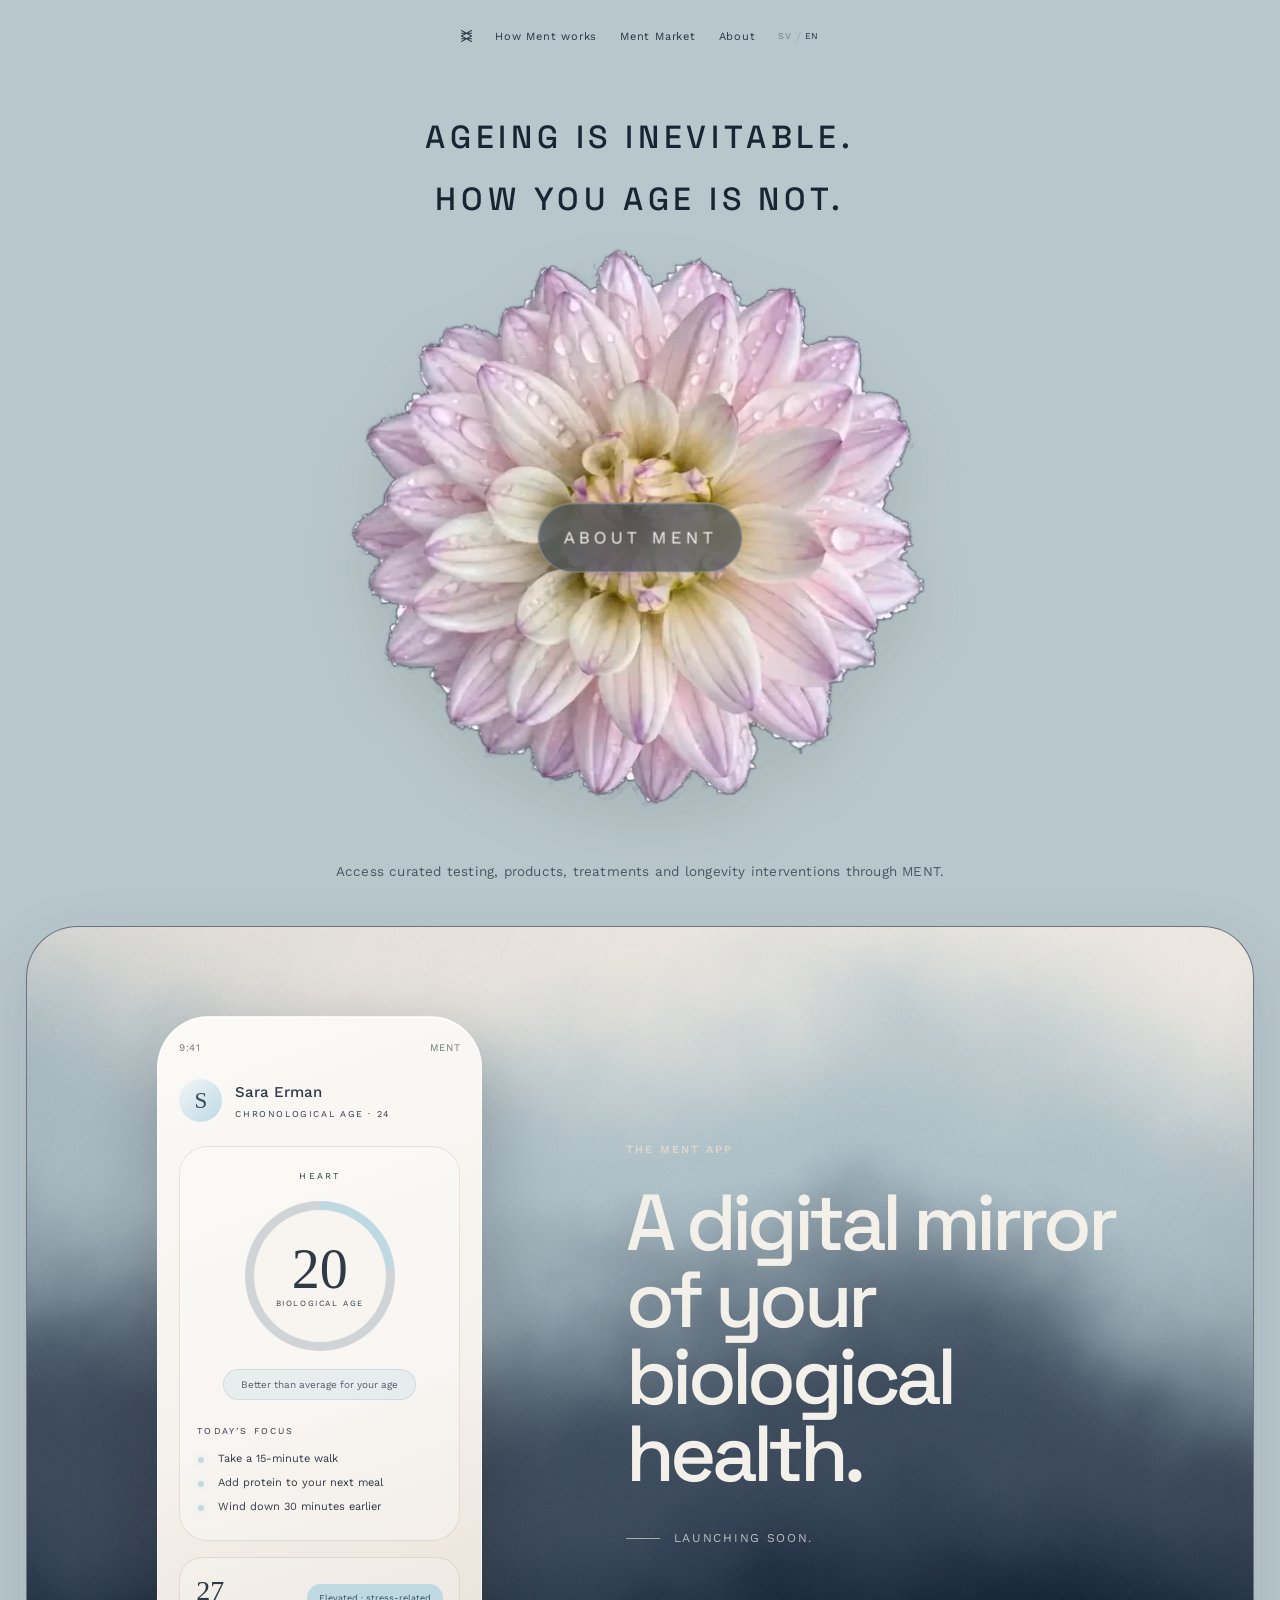
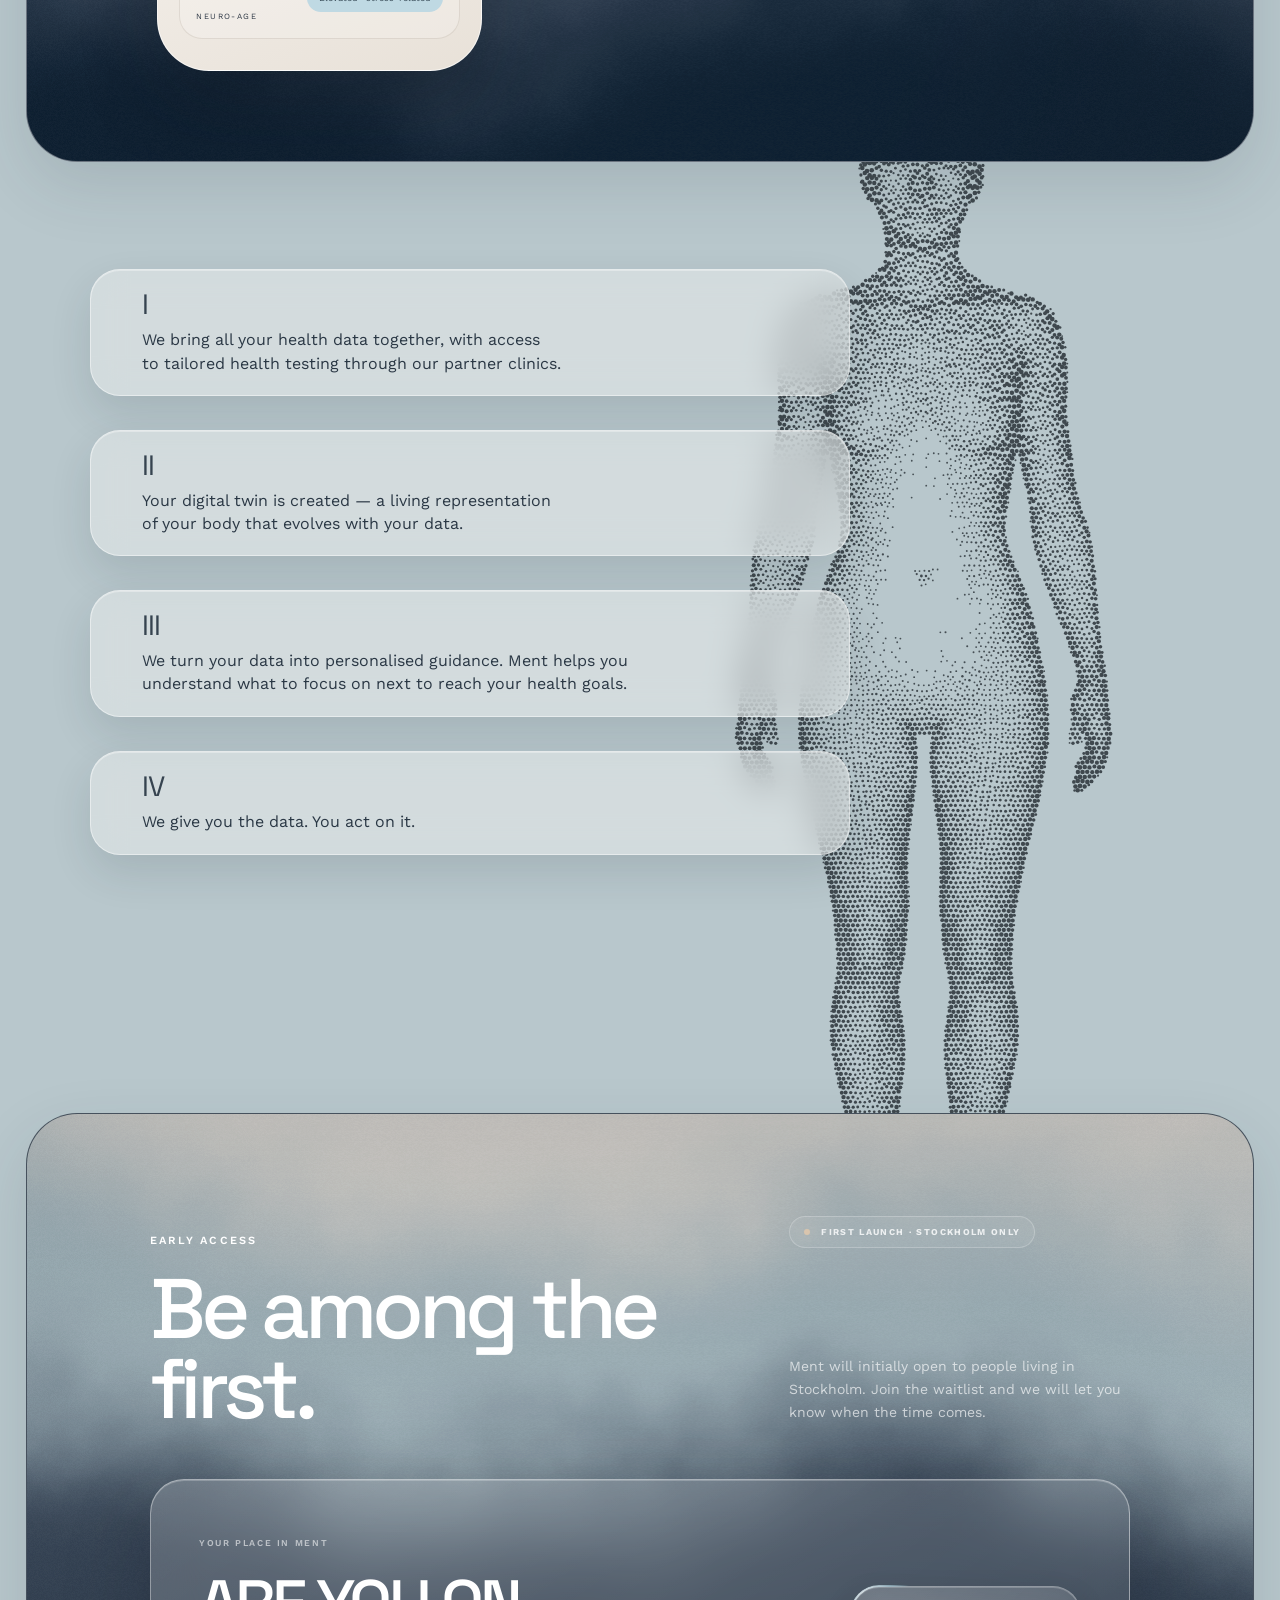
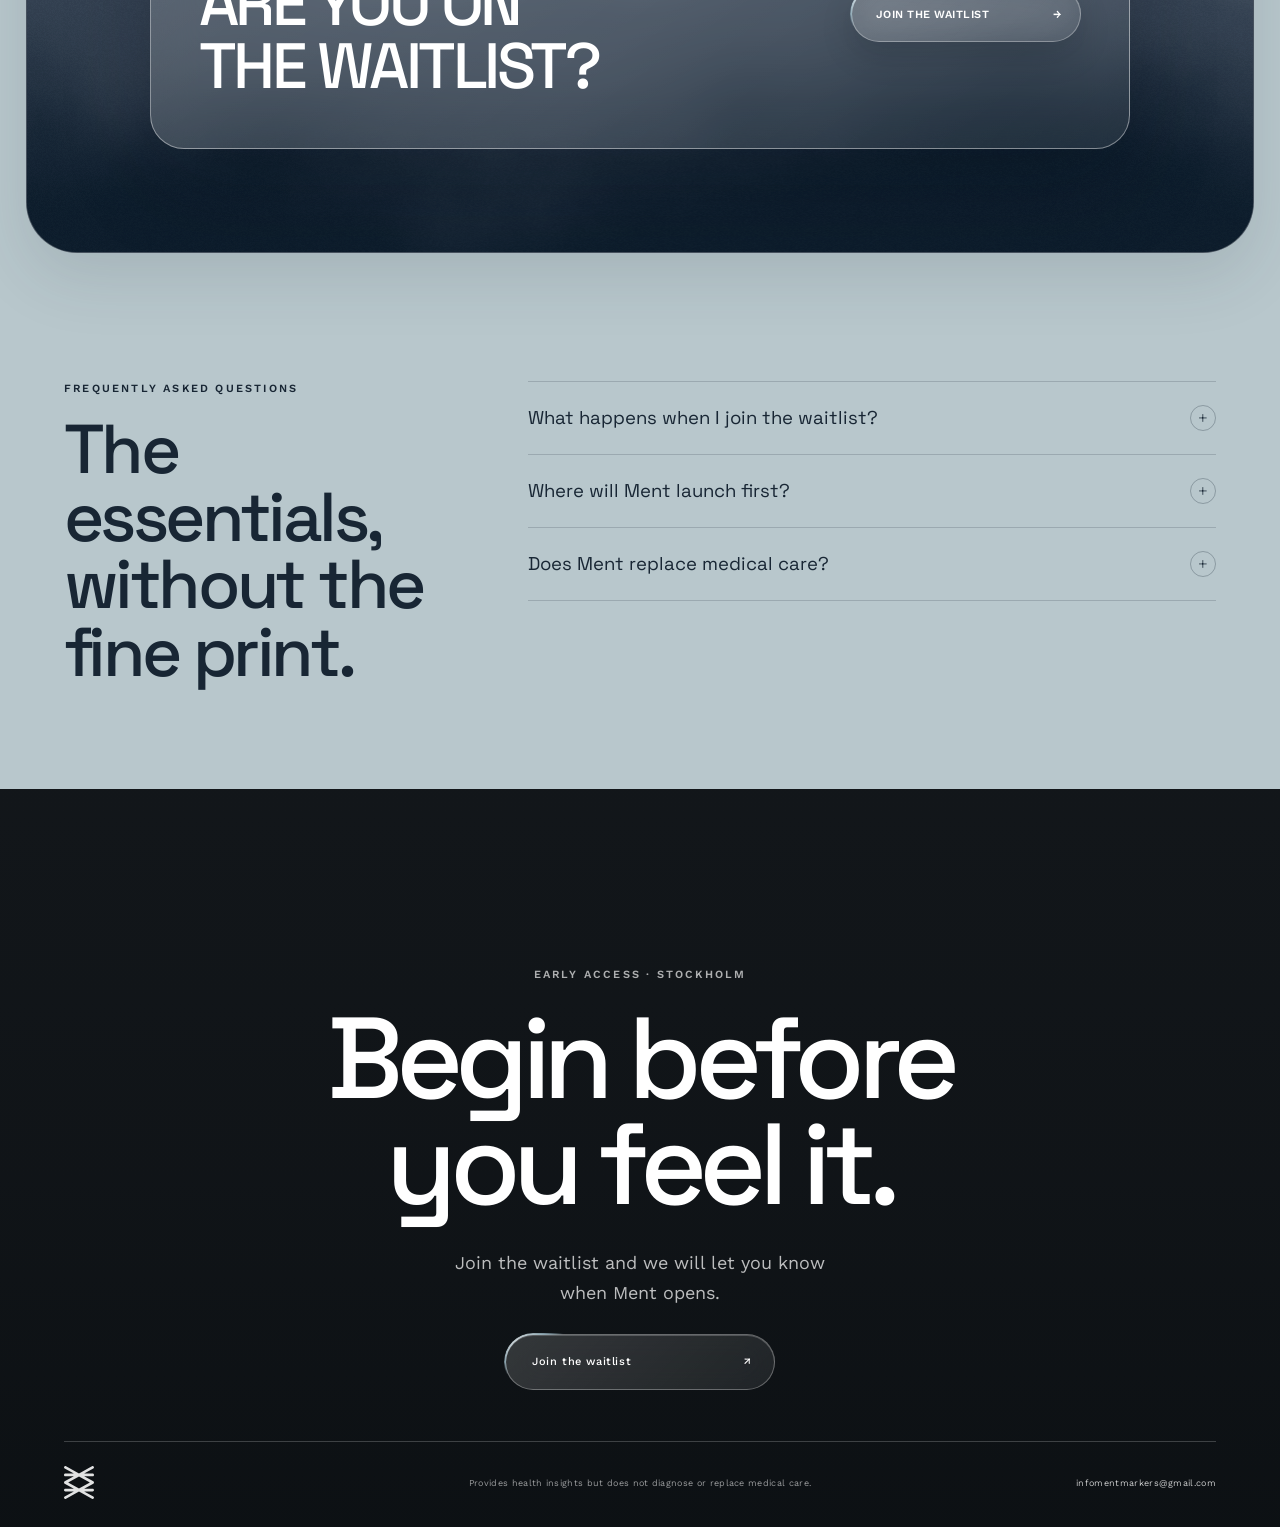
==== index.html @ 1233ef36 "Förenkla till enbart väntelista" ====
<!DOCTYPE html>
<html lang="sv">
<head>
  <meta charset="utf-8">
  <meta name="viewport" content="width=device-width, initial-scale=1">
  <title>Ment — Longevity intelligence för kvinnor</title>
  <meta name="description" content="Förstå hur din kropp åldras innan det känns. Ment samlar blodvärden, hormoner, återhämtning och livsstil i en personlig longevity-profil.">
  <meta name="theme-color" content="#b8c7cc">
  <link rel="icon" type="image/png" href="assets/logo.png">
  <link rel="preconnect" href="https://fonts.googleapis.com">
  <link rel="preconnect" href="https://fonts.gstatic.com" crossorigin>
  <link href="https://fonts.googleapis.com/css2?family=Space+Grotesk:wght@400;500;600&family=Work+Sans:wght@300;400;500;600&display=swap" rel="stylesheet">
  <link rel="stylesheet" href="style.css">
  <link rel="stylesheet" href="landing.css">
  <meta property="og:title" content="Ment — Hur du åldras är inte förutbestämt">
  <meta property="og:description" content="Longevity intelligence byggd för kvinnokroppen.">
  <meta property="og:type" content="website">
  <meta property="og:url" content="https://mentmarkers.com/">
</head>
<body class="home-redesign">

<a class="skip-link" href="#main" data-i18n="skip">Hoppa till innehåll</a>

<header class="ment-header" id="site-header">
  <div class="ment-header__glass">
    <a class="ment-header__logo" href="#top" aria-label="Ment">
      <img src="assets/ment-logo.svg" alt="Ment" width="161" height="48">
    </a>
    <nav class="ment-nav" aria-label="Huvudmeny" data-i18n-aria-label="nav.label">
      <a href="#sa-funkar-det" data-i18n="nav.how">Så funkar Ment</a>
      <a href="ment-market.html" data-i18n="nav.market">Ment Market</a>
      <a href="om-oss.html" data-i18n="nav.about">Om oss</a>
    </nav>
    <div class="ment-header__actions">
      <span class="lang-switch" role="group" aria-label="Språk" data-i18n-aria-label="lang.label">
        <button type="button" data-lang="sv" aria-pressed="true">SV</button>
        <span class="lang-switch__sep" aria-hidden="true">/</span>
        <button type="button" data-lang="en" aria-pressed="false">EN</button>
      </span>
      <a class="header-cta" href="#vantelistan" data-i18n="hero.cta">Få tidig tillgång</a>
    </div>
  </div>
</header>

<main id="main">
  <section class="ment-hero" id="top">
    <div class="ment-hero__copy">
      <h1>
        <span data-i18n="hero.title1">Att åldras är oundvikligt.</span>
        <span data-i18n="hero.title2">Hur du åldras är det inte.</span>
      </h1>
    </div>
    <div class="ment-hero__flower">
      <img src="assets/ment-flower-clean.webp" alt="" class="ment-hero__flower-animation">
      <a class="ment-hero__flower-cta" href="om-oss.html" data-i18n="hero.aboutCta">Om Ment</a>
    </div>
    <p class="ment-hero__caption" data-i18n="hero.caption">Få tillgång till utvalda tester, produkter, behandlingar och longevity-insatser genom MENT.</p>
  </section>

  <section class="app-showcase" id="ment-app">
    <canvas class="app-showcase__waves" data-ment-waves aria-hidden="true"></canvas>
    <div class="app-showcase__visual">
      <div class="ment-app-panel" aria-label="Konceptvisual av Ment-appen">
        <div class="ment-app-panel__bar"><span>9:41</span><span>MENT</span></div>
        <div class="ment-app-panel__profile">
          <span class="ment-app-panel__avatar">S</span>
          <div><strong>Sara Erman</strong><span>CHRONOLOGICAL AGE · 24</span></div>
        </div>
        <div class="ment-app-panel__card">
          <span class="ment-app-panel__label">HEART</span>
          <div class="ment-app-panel__score"><strong>20</strong><span>BIOLOGICAL AGE</span></div>
          <p class="ment-app-panel__pill">Better than average for your age</p>
          <div class="ment-app-panel__focus">
            <span class="ment-app-panel__label">TODAY’S FOCUS</span>
            <ul>
              <li>Take a 15-minute walk</li>
              <li>Add protein to your next meal</li>
              <li>Wind down 30 minutes earlier</li>
            </ul>
          </div>
        </div>
        <div class="ment-app-panel__system">
          <div><strong>27</strong><span>NEURO-AGE</span></div>
          <p>Elevated · stress-related</p>
        </div>
      </div>
    </div>
    <div class="app-showcase__copy">
      <p class="ment-kicker" data-i18n="app.eyebrow">THE MENT APP</p>
      <h2 data-i18n="app.title">En digital spegel av din biologiska hälsa.</h2>
      <p class="app-showcase__launch" data-i18n="app.launching">Lanseras snart.</p>
    </div>
  </section>

  <section class="platform platform--avatar" id="sa-funkar-det">
    <div class="avatar-canvas-wrap" aria-hidden="true">
      <canvas id="ment-avatar-canvas"></canvas>
    </div>
    <div class="avatar-steps">
      <article class="avatar-step"><span>I</span><p data-i18n="platform.step1">Vi samlar all din hälsodata på ett ställe, med tillgång till skräddarsydda hälsotester via våra partnerkliniker.</p></article>
      <article class="avatar-step"><span>II</span><p data-i18n="platform.step2">Din digitala tvilling skapas — en levande representation av din kropp som utvecklas med din data.</p></article>
      <article class="avatar-step"><span>III</span><p data-i18n="platform.step3">Vi gör din data till personlig vägledning. Ment hjälper dig förstå vad du ska fokusera på härnäst för att nå dina hälsomål.</p></article>
      <article class="avatar-step"><span>IV</span><p data-i18n="platform.step4">Vi ger dig datan. Du agerar.</p></article>
    </div>
  </section>

  <section class="membership" id="vantelistan">
    <canvas class="membership-waves" id="membership-waves" data-ment-waves aria-hidden="true"></canvas>
    <header class="membership__heading">
      <p class="ment-kicker" data-i18n="membership.eyebrow">EARLY ACCESS</p>
      <div class="membership__location"><span aria-hidden="true"></span><strong data-i18n="membership.stockholm">FÖRSTA LANSERINGEN · ENDAST STOCKHOLM</strong></div>
      <h2 data-i18n="membership.title">Bli en av de första.</h2>
      <p data-i18n="membership.intro">Ment öppnar först för personer som bor i Stockholm. Gå med i väntelistan så hör vi av oss när det är dags.</p>
    </header>

    <article class="membership-entry-card">
      <div class="membership-entry-card__copy">
        <span data-i18n="membership.entry.eyebrow">DIN PLATS I MENT</span>
        <h3><span data-i18n="membership.entry.title1">ARE YOU ON</span><span data-i18n="membership.entry.title2">THE WAITLIST?</span></h3>
      </div>
      <button class="membership-entry-card__button" type="button" data-membership-open aria-controls="membership-drawer" aria-expanded="false">
        <span data-i18n="membership.entry.cta">JOIN THE WAITLIST</span><span aria-hidden="true">→</span>
      </button>
    </article>
  </section>

  <div class="membership-drawer" id="membership-drawer" hidden>
    <button class="membership-drawer__backdrop" type="button" data-membership-close aria-label="Stäng" data-i18n-aria-label="membership.drawer.close"></button>
    <aside class="membership-drawer__panel" role="dialog" aria-modal="true" aria-labelledby="membership-drawer-title">
      <header class="membership-drawer__header">
        <button class="membership-drawer__close" type="button" data-membership-close aria-label="Stäng" data-i18n-aria-label="membership.drawer.close"><span aria-hidden="true">←</span></button>
        <h2 id="membership-drawer-title" data-i18n="membership.drawer.title">Gå med i väntelistan</h2>
      </header>
      <div class="membership-drawer__body">
        <div class="membership-drawer__location"><span aria-hidden="true"></span><strong data-i18n="membership.stockholm">FÖRSTA LANSERINGEN · ENDAST STOCKHOLM</strong></div>

        <section class="membership-choice membership-choice--waitlist">
          <span class="membership-choice__label" data-i18n="membership.waitlist.badge">KOSTNADSFRI VÄNTELISTA</span>
          <h3 data-i18n="membership.waitlist.title">Bli en av de första.</h3>
          <p class="membership-choice__lead" data-i18n="membership.waitlist.lead">Lämna din e-postadress så hör vi av oss när Ment öppnar.</p>
          <form class="membership-form" action="https://formsubmit.co/loooviisas@hotmail.com" method="POST">
            <label class="sr-only" for="waitlist-email" data-i18n="waitlist.label">E-postadress</label>
            <input type="email" id="waitlist-email" name="email" autocomplete="email" required placeholder="Din e-postadress" data-i18n-placeholder="waitlist.placeholder">
            <input type="hidden" name="_subject" value="Ny anmälan till Ment Markers väntelista">
            <input type="hidden" name="_captcha" value="false">
            <input type="text" name="_honey" style="display:none">
            <button type="submit"><span data-i18n="membership.waitlist.cta">Gå med i väntelistan</span></button>
          </form>
        </section>
      </div>
    </aside>
  </div>

  <section class="faq" id="faq">
    <header class="faq__heading">
      <p class="ment-kicker" data-i18n="faq.eyebrow">VANLIGA FRÅGOR</p>
      <h2 data-i18n="faq.title">Det viktigaste, utan det finstilta.</h2>
    </header>
    <div class="faq__list">
      <details>
        <summary><span data-i18n="faq.waitlist.q">Vad händer när jag går med i väntelistan?</span><span class="faq__plus" aria-hidden="true">+</span></summary>
        <p data-i18n="faq.waitlist.a">Du får uppdateringar om lanseringen och vi hör av oss när Ment blir tillgängligt för dig.</p>
      </details>
      <details>
        <summary><span data-i18n="faq.location.q">Var lanseras Ment först?</span><span class="faq__plus" aria-hidden="true">+</span></summary>
        <p data-i18n="faq.location.a">Den första lanseringen sker i Stockholm. Fler platser kommer längre fram.</p>
      </details>
      <details>
        <summary><span data-i18n="faq.medical.q">Ersätter Ment medicinsk vård?</span><span class="faq__plus" aria-hidden="true">+</span></summary>
        <p data-i18n="faq.medical.a">Nej. Ment ger hälsoinsikter och vägledning men ställer inte diagnos och ersätter inte kontakt med legitimerad vårdpersonal.</p>
      </details>
    </div>
  </section>

  <section class="final-cta" aria-labelledby="final-cta-title">
    <video class="final-cta__video" autoplay muted loop playsinline preload="metadata" aria-hidden="true">
      <source src="assets/ment-waitlist-cta-web.m4v" type="video/mp4">
    </video>
    <div class="final-cta__shade" aria-hidden="true"></div>
    <div class="final-cta__content">
      <p class="ment-kicker" data-i18n="finalCta.eyebrow">EARLY ACCESS · STOCKHOLM</p>
      <h2 id="final-cta-title" data-i18n="finalCta.title">Börja innan det känns.</h2>
      <p data-i18n="finalCta.body">Gå med i väntelistan så hör vi av oss när Ment öppnar.</p>
      <button class="final-cta__button" type="button" data-membership-open aria-controls="membership-drawer" aria-expanded="false"><span data-i18n="finalCta.button">Gå med i väntelistan</span><span aria-hidden="true">↗</span></button>
    </div>
    <footer class="final-cta__footer">
      <a href="#top" aria-label="Ment"><img src="assets/ment-logo.svg" alt="Ment" width="161" height="48"></a>
      <span data-i18n="footer.disclaimer">Ger hälsoinsikter men ställer inte diagnos och ersätter inte medicinsk vård.</span>
      <a href="mailto:infomentmarkers@gmail.com">infomentmarkers@gmail.com</a>
    </footer>
  </section>
</main>
<script src="main.js"></script>
<script src="avatar.js"></script>
<script src="membership-waves.js"></script>
<script src="membership-drawer.js"></script>
</body>
</html>
---- style.css ----
/* ===================================================================
   Ment Markers — landing page
   Design tokens follow the handoff spec exactly; see README.md.
   =================================================================== */

:root {
  /* Ink & text */
  --ink:          #4a3238;
  --ink-deep:     #3a262b;
  --ink-hover:    #5f434a;
  --text-2:       #5f434a;
  --text-3:       #6b4a52;
  --muted:        #9c757f;
  --nav:          #7a5b62;
  --nav-dim:      rgba(122, 91, 98, .55);
  --accent:       #c292a1;
  --selection:    #eacdd2;
  --surface:      #fdf9f6;
  --on-dark:      #fdf7f4;

  /* Card fills */
  --card-72:      rgba(255, 255, 255, .72);
  --card-50:      rgba(255, 255, 255, .5);
  --card-42:      rgba(255, 255, 255, .42);

  /* Lines */
  --line:         rgba(194, 146, 161, .32);
  --line-soft:    rgba(194, 146, 161, .28);
  --line-30:      rgba(194, 146, 161, .3);
  --line-input:   rgba(194, 146, 161, .4);
  --line-strong:  rgba(112, 72, 84, .8);
  --scrim:        rgba(40, 26, 30, .42);

  /* Type */
  --font-display: 'Cormorant Garamond', Georgia, serif;
  --font-body:    'Work Sans', -apple-system, BlinkMacSystemFont, 'Segoe UI', sans-serif;

  /* Rhythm */
  --gutter:       clamp(20px, 4vw, 44px);
  --section-gap:  clamp(120px, 18vh, 190px);

  /* Radii */
  --r-pill:       999px;
  --r-card:       28px;
  --r-value:      20px;
  --r-input:      14px;
  --r-data:       6px;

  /* Shadows */
  --shadow-dialog: 0 30px 80px rgba(74, 50, 56, .3);
  --shadow-header: 0 1px 0 rgba(194, 146, 161, .28);
}

* { box-sizing: border-box; }

html {
  background: var(--surface);
  scroll-behavior: smooth;
  scroll-padding-top: 84px;
}

body {
  margin: 0;
  padding: 0;
  overflow-x: hidden;
  min-height: 100vh;
  font-family: var(--font-body);
  font-weight: 300;
  color: var(--ink);
  -webkit-font-smoothing: antialiased;
  background: linear-gradient(180deg,
    #fdf9f6 0%,  #fdf6f3 9%,  #faeeec 20%, #f5e4e3 30%, #efd9da 38%,
    #e8cfd2 46%, #e0c6ca 54%, #d8c1c4 62%, #d3c2c3 70%, #cfc4c5 78%,
    #cdc6c8 84%, #cdc6c8 100%);
}

::selection { background: var(--selection); }

a { color: var(--text-3); text-decoration: none; transition: color .25s ease; }
a:hover { color: var(--accent); }

h1, h2, h3 { font-family: var(--font-display); font-weight: 300; margin: 0; }
p { margin: 0; }
ul { margin: 0; padding: 0; list-style: none; }
img { display: block; max-width: 100%; }
input, button { font-family: inherit; }

:focus-visible {
  outline: 2px solid var(--ink);
  outline-offset: 3px;
  border-radius: 4px;
}

.sr-only {
  position: absolute; width: 1px; height: 1px;
  padding: 0; margin: -1px; overflow: hidden;
  clip: rect(0 0 0 0); white-space: nowrap; border: 0;
}

.skip-link {
  position: absolute; left: var(--gutter); top: -100px; z-index: 100;
  background: var(--ink); color: var(--on-dark);
  padding: 12px 20px; border-radius: var(--r-pill); font-size: 13px;
  transition: top .2s ease;
}
.skip-link:focus { top: 14px; color: var(--on-dark); }

.eyebrow {
  font-size: 11px;
  letter-spacing: .24em;
  text-transform: uppercase;
  color: var(--muted);
}

/* ── Buttons ─────────────────────────────────────────────────────── */

.btn {
  display: inline-flex;
  align-items: center;
  gap: 12px;
  border: 0;
  border-radius: var(--r-pill);
  font-family: var(--font-body);
  font-size: 13.5px;
  letter-spacing: .03em;
  white-space: nowrap;
  cursor: pointer;
  transition: background .25s ease, color .25s ease;
}

.btn--primary {
  background: var(--ink);
  color: var(--on-dark);
  padding: 14px 16px 14px 26px;
}
.btn--primary:hover { background: var(--ink-hover); color: var(--on-dark); }

.btn__badge {
  display: flex; align-items: center; justify-content: center;
  width: 26px; height: 26px;
  border-radius: var(--r-pill);
  background: rgba(253, 247, 244, .18);
}

.btn--solid { padding: 15px 28px; letter-spacing: .04em; }
.btn--block { justify-content: center; width: 100%; }

.btn--outline {
  background: none;
  color: var(--ink);
  border: 1px solid rgba(74, 50, 56, .4);
  padding: 13px 26px;
  font-size: 13px;
  letter-spacing: .04em;
  align-self: flex-start;
}
.btn--outline:hover { background: rgba(74, 50, 56, .06); }

/* ── Header ──────────────────────────────────────────────────────── */

.site-header {
  position: fixed;
  top: 0; left: 0; right: 0;
  z-index: 50;
  display: flex;
  align-items: center;
  justify-content: space-between;
  gap: 24px;
  padding: 20px var(--gutter);
  background: transparent;
  will-change: transform;
  transition: transform .38s ease, background .3s ease, backdrop-filter .3s ease, box-shadow .3s ease;
}

.site-header.is-stuck {
  background: rgba(253, 249, 246, .82);
  backdrop-filter: blur(14px);
  -webkit-backdrop-filter: blur(14px);
  box-shadow: var(--shadow-header);
}
.site-header.is-hidden {
  transform: translateY(-105%);
  box-shadow: none;
}

.site-header__logo { display: flex; align-items: center; flex-shrink: 0; }
.site-header__logo img { height: 20px; width: auto; }

/* The links scroll horizontally when they no longer fit; the language
   toggle sits outside that scroller so it is always reachable. */
.site-header__right {
  display: flex;
  align-items: center;
  gap: clamp(16px, 2.4vw, 34px);
  min-width: 0;
}

.site-nav {
  display: flex;
  align-items: center;
  gap: clamp(16px, 2.4vw, 34px);
  font-size: 12.5px;
  letter-spacing: .06em;
  overflow-x: auto;
  scrollbar-width: none;
  -webkit-overflow-scrolling: touch;
}
.site-nav::-webkit-scrollbar { display: none; }
.site-nav a { color: var(--nav); white-space: nowrap; flex-shrink: 0; }
.site-nav a:hover,
.site-nav a.is-current { color: var(--ink); }

.lang-switch { display: flex; align-items: center; gap: 7px; flex-shrink: 0; font-size: 12.5px; }
.lang-switch button {
  background: none; border: 0; padding: 0; cursor: pointer;
  font-size: 12.5px; letter-spacing: .06em;
  color: var(--nav-dim);
  transition: color .25s ease;
}
.lang-switch button[aria-pressed="true"] { color: var(--ink); }
.lang-switch__sep { opacity: .4; color: var(--nav); }

.header-spacer { height: 64px; }

/* ── Hero ────────────────────────────────────────────────────────── */

.hero {
  position: relative;
  padding: clamp(40px, 7vh, 90px) var(--gutter) clamp(60px, 9vh, 120px);
}

.hero__title {
  margin-top: clamp(24px, 4vh, 48px);
  font-size: clamp(46px, 9vw, 132px);
  line-height: .92;
  letter-spacing: -.025em;
  max-width: 15ch;
  text-wrap: balance;
}

.hero__grid {
  display: grid;
  grid-template-columns: repeat(auto-fit, minmax(240px, 1fr));
  gap: clamp(32px, 5vw, 64px);
  margin-top: clamp(48px, 8vh, 96px);
  align-items: end;
}

.hero__body {
  max-width: 34ch;
  font-size: 14.5px;
  line-height: 1.8;
  color: var(--text-2);
  text-wrap: pretty;
}

.hero__cta {
  display: flex;
  flex-direction: column;
  align-items: flex-start;
  gap: 14px;
  max-width: 340px;
}
.hero__note { font-size: 12px; color: var(--muted); }

/* ── Din kropp, kartlagd ─────────────────────────────────────────── */

.mapped {
  position: relative;
  display: flex;
  flex-direction: column;
  align-items: center;
  justify-content: center;
  min-height: min(820px, 88vh);
  padding: clamp(90px, 14vh, 170px) var(--gutter) clamp(110px, 17vh, 210px);
}

.mapped__badges { position: absolute; inset: 0; pointer-events: none; }

.badge-float {
  position: absolute;
  left: var(--x);
  top: var(--y);
  animation: drift var(--dur) ease-in-out var(--delay) infinite;
}
.badge-float.drift2 { animation-name: drift2; }

.badge {
  display: inline-block;
  opacity: 0;
  transform: scale(.84);
  transition: opacity .55s ease, transform .7s cubic-bezier(.2, .9, .25, 1);
  border: 1px solid var(--line-strong);
  white-space: nowrap;
  backdrop-filter: blur(3px);
  -webkit-backdrop-filter: blur(3px);
}
.badge.is-in { opacity: 1; transform: scale(1); }

.badge--q {
  border-radius: var(--r-pill);
  padding: 11px 20px;
  font-size: 14px;
  color: var(--ink-deep);
  background: var(--card-72);
}
.badge--d {
  border-radius: var(--r-data);
  padding: 7px 13px;
  font-size: 12px;
  color: var(--ink);
  background: var(--card-50);
}

.mapped__title {
  position: relative;
  z-index: 2;
  text-align: center;
  font-size: clamp(48px, 8vw, 104px);
  line-height: 1;
  letter-spacing: -.02em;
  max-width: 11ch;
}

.mapped__body {
  position: relative;
  z-index: 2;
  margin-top: 26px;
  max-width: 34ch;
  text-align: center;
  font-size: 14px;
  line-height: 1.8;
  color: var(--text-3);
  text-wrap: pretty;
}

@keyframes drift  { 0%, 100% { transform: translateY(0) } 50% { transform: translateY(-14px) } }
@keyframes drift2 { 0%, 100% { transform: translateY(0) } 50% { transform: translateY(11px) } }

/* ── Vad vi mäter ────────────────────────────────────────────────── */

.measure {
  position: relative;
  display: grid;
  grid-template-columns: repeat(auto-fit, minmax(280px, 1fr));
  gap: clamp(40px, 6vw, 70px);
  align-items: start;
  padding: 0 var(--gutter) var(--section-gap);
}

.measure__nav { display: flex; flex-direction: column; gap: 14px; }
.measure__nav .eyebrow { margin-bottom: 6px; }

.measure__tabs { display: flex; flex-direction: column; gap: 14px; align-items: flex-start; }
.measure__tabs button {
  background: none; border: 0; padding: 0;
  text-align: left;
  cursor: pointer;
  font-family: var(--font-display);
  font-weight: 300;
  font-size: 26px;
  line-height: 1.25;
  color: var(--nav-dim);
  transition: color .25s ease, font-size .25s ease;
}
.measure__tabs button[aria-selected="true"] { font-size: 30px; color: var(--ink); }
.measure__tabs button:hover { color: var(--text-3); }

.measure__panel {
  display: flex;
  flex-direction: column;
  gap: 22px;
  padding-top: 52px;
}
.measure__panel:focus-visible { outline-offset: 8px; }

.measure__source {
  max-width: 56ch;
  font-size: 14px;
  line-height: 1.8;
  color: var(--text-2);
  text-wrap: pretty;
}

.chips { display: flex; flex-wrap: wrap; gap: 9px; max-width: 760px; }
.chip {
  border-radius: var(--r-pill);
  padding: 8px 16px;
  font-size: 13px;
  color: var(--ink-deep);
  background: var(--card-72);
  border: 1px solid var(--line-strong);
}

/* ── Från data till beslut ───────────────────────────────────────── */

.steps { position: relative; padding: 0 var(--gutter) var(--section-gap); }

.steps__title {
  margin: 18px 0 clamp(24px, 4vh, 48px);
  font-size: clamp(34px, 5vw, 64px);
  line-height: 1.05;
  letter-spacing: -.02em;
}

.step {
  display: grid;
  grid-template-columns: repeat(auto-fit, minmax(240px, 1fr));
  gap: clamp(28px, 5vw, 72px);
  align-items: center;
  padding: clamp(28px, 4vw, 52px) 0;
}
.step + .step { border-top: 1px solid var(--line-soft); }

.step__text { display: flex; flex-direction: column; gap: 12px; max-width: 34ch; }
.step__num { font-family: var(--font-display); font-size: 34px; line-height: 1; color: var(--accent); }
.step__heading { font-size: 30px; line-height: 1.1; }
.step__body { font-size: 14px; line-height: 1.8; color: var(--text-2); }

.step__media {
  position: relative;
  width: clamp(150px, 17vw, 210px);
  aspect-ratio: 1;
  border-radius: var(--r-pill);
  background: var(--card-42);
  border: 1px solid var(--line-30);
  overflow: hidden;
  justify-self: center;
}
.step__media img { position: absolute; inset: 0; width: 100%; height: 100%; object-fit: cover; }

/* ── Founding members ────────────────────────────────────────────── */

.founding { position: relative; padding: 0 var(--gutter) var(--section-gap); }

.founding__grid {
  display: grid;
  grid-template-columns: repeat(auto-fit, minmax(300px, 1fr));
  gap: clamp(36px, 6vw, 80px);
  align-items: start;
  border-top: 1px solid var(--line);
  padding-top: 22px;
}

.founding__intro { display: flex; flex-direction: column; gap: 18px; max-width: 34ch; }
.founding__title { font-size: clamp(34px, 5vw, 64px); line-height: 1.02; letter-spacing: -.02em; }
.founding__body { font-size: 14px; line-height: 1.8; color: var(--text-2); text-wrap: pretty; }

.offer {
  display: flex;
  flex-direction: column;
  gap: 24px;
  background: var(--card-50);
  border: 1px solid var(--line);
  border-radius: var(--r-card);
  padding: clamp(26px, 3vw, 38px);
}

.offer__price { display: flex; align-items: baseline; gap: 12px; flex-wrap: wrap; }
.offer__amount {
  font-family: var(--font-display);
  font-size: clamp(40px, 5vw, 58px);
  line-height: 1;
  letter-spacing: -.02em;
}
.offer__qualifier { font-size: 12px; letter-spacing: .04em; color: var(--muted); }

.offer__list {
  display: flex;
  flex-direction: column;
  gap: 12px;
  padding: 18px 0;
  border-top: 1px solid var(--line-soft);
  border-bottom: 1px solid var(--line-soft);
  font-size: 13.5px;
  color: var(--ink);
}

.offer button { align-self: flex-start; }
.offer__fineprint { font-size: 11.5px; line-height: 1.7; color: var(--muted); }

/* ── Väntelistan ─────────────────────────────────────────────────── */

.waitlist {
  position: relative;
  min-height: min(980px, 100vh);
  overflow: hidden;
  padding: 79px var(--gutter) 0;
}

.waitlist__portrait {
  position: absolute;
  right: 0;
  bottom: 0;
  height: min(100%, 940px);
  max-width: 60%;
  pointer-events: none;
}
.waitlist__portrait img {
  height: 100%;
  width: auto;
  object-fit: contain;
  object-position: bottom right;
}

.waitlist__content {
  position: relative;
  z-index: 2;
  display: flex;
  flex-direction: column;
  gap: 28px;
  width: min(46%, 560px);
}

.waitlist__title {
  font-size: clamp(52px, 8vw, 96px);
  line-height: .98;
  letter-spacing: -.02em;
  color: var(--ink);
}

.waitlist__body {
  width: 260px;
  max-width: 100%;
  font-size: 13.5px;
  line-height: 1.8;
  color: var(--text-3);
  text-wrap: pretty;
}

.waitlist__form {
  display: flex;
  align-items: center;
  gap: 14px;
  width: min(320px, 80vw);
  border-bottom: 1px solid rgba(74, 50, 56, .35);
  padding-bottom: 11px;
}
.waitlist__form input {
  flex: 1;
  min-width: 0;
  background: none;
  border: none;
  outline: none;
  font-size: 13.5px;
  font-weight: 300;
  color: var(--ink);
}
.waitlist__form input::placeholder { color: rgba(74, 50, 56, .5); }
.waitlist__form button {
  background: none; border: 0; padding: 0; cursor: pointer;
  font-size: 13.5px; letter-spacing: .04em;
  color: var(--ink);
  white-space: nowrap;
}
.waitlist__form button:hover { color: var(--text-3); }

/* ── Om oss ──────────────────────────────────────────────────────── */

.about-intro {
  position: relative;
  padding: clamp(40px, 7vh, 90px) var(--gutter) clamp(70px, 10vh, 130px);
}
.about-intro__title {
  margin-top: clamp(24px, 4vh, 44px);
  font-size: clamp(44px, 8vw, 112px);
  line-height: .94;
  letter-spacing: -.025em;
  max-width: 16ch;
  text-wrap: balance;
}
.about-intro__grid {
  display: grid;
  grid-template-columns: repeat(auto-fit, minmax(260px, 1fr));
  gap: clamp(32px, 5vw, 64px);
  margin-top: clamp(48px, 8vh, 88px);
  align-items: start;
}
.about-intro__body {
  max-width: 36ch;
  font-size: 14.5px;
  line-height: 1.8;
  color: var(--text-2);
  text-wrap: pretty;
}
.about-intro__body--muted { color: var(--muted); }

.founders { position: relative; padding: 0 var(--gutter) clamp(110px, 16vh, 180px); }

.founders__label {
  display: flex;
  justify-content: space-between;
  gap: 32px;
  flex-wrap: wrap;
  border-top: 1px solid var(--line);
  padding-top: 20px;
}

.founders__grid {
  display: grid;
  grid-template-columns: repeat(auto-fit, minmax(300px, 1fr));
  gap: clamp(40px, 6vw, 72px);
  margin-top: clamp(40px, 6vh, 64px);
}

.founder { display: flex; flex-direction: column; gap: 22px; }
.founder__portrait {
  position: relative;
  width: clamp(180px, 22vw, 260px);
  aspect-ratio: 1;
  border-radius: var(--r-pill);
  overflow: hidden;
  background: var(--card-42);
  border: 1px solid var(--line-30);
}
.founder__portrait img { position: absolute; inset: 0; width: 100%; height: 100%; object-fit: cover; }
.founder__name { font-size: 34px; line-height: 1.1; }
.founder__role { margin-top: 8px; }
.founder__bio {
  max-width: 44ch;
  font-size: 14px;
  line-height: 1.85;
  color: var(--text-2);
  text-wrap: pretty;
}

.values { position: relative; padding: 0 var(--gutter) clamp(110px, 16vh, 180px); }
.values__title {
  margin-bottom: clamp(32px, 5vh, 56px);
  font-size: clamp(32px, 4.6vw, 58px);
  line-height: 1.05;
  letter-spacing: -.02em;
}
.values__grid {
  display: grid;
  grid-template-columns: repeat(auto-fit, minmax(280px, 1fr));
  gap: clamp(24px, 3vw, 40px);
}
.value {
  display: flex;
  flex-direction: column;
  gap: 12px;
  background: var(--card-42);
  border: 1px solid var(--line-30);
  border-radius: var(--r-value);
  padding: 26px 28px;
}
.value__title { font-size: 26px; line-height: 1.15; }
.value__body { font-size: 13.5px; line-height: 1.8; color: var(--text-2); }

.about-waitlist {
  position: relative;
  display: flex;
  flex-direction: column;
  align-items: center;
  gap: 26px;
  padding: clamp(90px, 14vh, 150px) var(--gutter);
}
.about-waitlist__title {
  text-align: center;
  font-size: clamp(38px, 6vw, 84px);
  line-height: 1;
  letter-spacing: -.02em;
  max-width: 18ch;
  text-wrap: balance;
}
.about-waitlist__body {
  max-width: 34ch;
  text-align: center;
  font-size: 13.5px;
  line-height: 1.8;
  color: var(--text-3);
}
.about-waitlist .waitlist__form { width: min(340px, 86vw); }

/* ── Footer ──────────────────────────────────────────────────────── */

.site-footer {
  position: relative;
  display: flex;
  justify-content: space-between;
  align-items: center;
  gap: 24px;
  flex-wrap: wrap;
  padding: 26px var(--gutter) 34px;
  font-size: 11.5px;
  color: rgba(74, 50, 56, .7);
}
.site-footer__mark { letter-spacing: .18em; }
.site-footer a { color: rgba(74, 50, 56, .9); }

/* ── Responsive ──────────────────────────────────────────────────── */

@media (max-width: 900px) {
  /* Stacked treatment: text in flow first, portrait beneath it. */
  .waitlist {
    display: flex;
    flex-direction: column;
    min-height: 0;
    padding: clamp(60px, 10vh, 90px) var(--gutter) 0;
  }
  .waitlist__content { width: 100%; order: 1; }
  .waitlist__portrait {
    position: relative;
    order: 2;
    right: auto; bottom: auto;
    height: auto;
    max-width: 100%;
    width: min(520px, 100%);
    margin: 40px auto 0;
  }
  .waitlist__portrait img { width: 100%; height: auto; }
  .waitlist__body { width: 100%; max-width: 40ch; }
}

@media (max-width: 640px) {
  html { scroll-padding-top: 76px; }
  .site-nav { font-size: 12px; }
  .mapped { min-height: min(680px, 82vh); }
  .badge--q { font-size: 12.5px; padding: 9px 15px; }
  .badge--d { font-size: 11px; padding: 6px 10px; }
  .measure__panel { padding-top: 8px; }
  .step__media { width: min(210px, 62vw); }
}

/* ── Reduced motion ──────────────────────────────────────────────── */

@media (prefers-reduced-motion: reduce) {
  html { scroll-behavior: auto; }
  .badge-float { animation: none; }
  .badge { opacity: 1; transform: none; transition: none; }
  * { transition-duration: .01ms !important; }
}
---- landing.css ----
/* Ment 2026 landing page — scoped so om-oss.html keeps its original layout. */
.home-redesign {
  --ment-ink: #182634;
  --ment-ink-soft: #344552;
  --ment-blue: #b8c7cc;
  --ment-blue-light: #d9e1e3;
  --ment-mist: #edf0ed;
  --ment-cream: #f3f0e9;
  --ment-warm: #d7c8ba;
  --ment-line: rgba(24, 38, 52, .18);
  --ment-glass: rgba(241, 245, 245, .58);
  --ment-display: 'Space Grotesk', sans-serif;
  --ment-body: 'Work Sans', sans-serif;
  margin: 0;
  color: var(--ment-ink);
  background: var(--ment-blue);
  font-family: var(--ment-body);
  font-weight: 400;
}

.home-redesign h1,
.home-redesign h2,
.home-redesign h3 { font-family: var(--ment-display); font-weight: 500; }
.home-redesign .skip-link { background: var(--ment-ink); }
.home-redesign .ment-kicker {
  font-size: 11px;
  font-weight: 600;
  letter-spacing: .2em;
  line-height: 1.4;
  text-transform: uppercase;
}

/* Glass navigation */
.ment-header {
  position: fixed;
  z-index: 100;
  top: 14px;
  left: 0;
  right: 0;
  display: flex;
  justify-content: center;
  padding: 0 9px;
  pointer-events: none;
  transition: transform .35s ease;
}
.ment-header.is-hidden { transform: translateY(-140%); }
.ment-header__glass {
  width: fit-content;
  max-width: 100%;
  min-height: 44px;
  display: grid;
  grid-template-columns: 11px auto auto;
  align-items: center;
  gap: 23px;
  padding: 4px 13px;
  border: 1px solid transparent;
  border-radius: 999px;
  background: transparent;
  box-shadow: none;
  backdrop-filter: blur(0) saturate(100%);
  -webkit-backdrop-filter: blur(0) saturate(100%);
  pointer-events: auto;
  transition: background .35s ease, border-color .35s ease, box-shadow .35s ease, backdrop-filter .35s ease;
}
.ment-header.is-stuck .ment-header__glass {
  border-color: rgba(255,255,255,.2);
  background: rgba(61,75,92,.66);
  box-shadow: inset 0 1px 0 rgba(255,255,255,.15), 0 14px 38px rgba(25,38,49,.16);
  backdrop-filter: blur(20px) saturate(115%);
  -webkit-backdrop-filter: blur(20px) saturate(115%);
}
.ment-header__logo { display: inline-flex; align-items: center; }
.ment-header__logo img { width: 11px; height: auto; opacity: .9; transition: filter .35s ease; }
.ment-header.is-stuck .ment-header__logo img { filter: brightness(0) invert(1); }
.ment-nav { display: flex; align-items: center; justify-content: center; gap: 23px; }
.ment-nav a {
  color: rgba(24,38,52,.9);
  font-size: 11px;
  font-weight: 400;
  letter-spacing: .07em;
  white-space: nowrap;
  transition: color .35s ease, opacity .25s ease;
}
.ment-nav a:hover { opacity: .62; }
.ment-header.is-stuck .ment-nav a { color: rgba(255,255,255,.9); }
.ment-header__actions { display: flex; align-items: center; gap: 14px; }
.home-redesign .lang-switch { gap: 4px; }
.home-redesign .lang-switch button { color: rgba(24,38,52,.45); font-size: 9px; transition: color .35s ease; }
.home-redesign .lang-switch button[aria-pressed="true"] { color: rgba(24,38,52,.92); }
.home-redesign .lang-switch__sep { color: rgba(24,38,52,.38); transition: color .35s ease; }
.home-redesign .ment-header.is-stuck .lang-switch button { color: rgba(255,255,255,.5); }
.home-redesign .ment-header.is-stuck .lang-switch button[aria-pressed="true"] { color: rgba(255,255,255,.96); }
.home-redesign .ment-header.is-stuck .lang-switch__sep { color: rgba(255,255,255,.45); }
.header-cta {
  display: none;
  align-items: center;
  min-height: 44px;
  padding: 0 17px;
  border-radius: 999px;
  background: var(--ment-ink);
  color: white;
  font-size: 12px;
  font-weight: 500;
  letter-spacing: .03em;
}
.header-cta:hover { color: white; background: #30414e; }

/* Hero */
.ment-hero {
  position: relative;
  min-height: 100svh;
  overflow: hidden;
  display: grid;
  place-items: start center;
  padding: clamp(108px, 13vh, 142px) clamp(22px, 5vw, 72px) 44px;
  color: var(--ment-ink);
  background: var(--ment-blue);
  isolation: isolate;
}
.ment-hero::before { content: ''; position: absolute; inset: 0; z-index: -2; pointer-events: none; }
.ment-hero__copy {
  position: relative;
  z-index: 3;
  width: min(760px, 100%);
  text-align: center;
  display: flex;
  flex-direction: column;
  align-items: center;
}
.ment-hero__copy h1 {
  max-width: none;
  font-size: clamp(25px, 2.5vw, 38px);
  line-height: 1.3;
  letter-spacing: .15em;
  text-transform: uppercase;
  text-wrap: balance;
}
.ment-hero__copy h1 span { display: block; }
.ment-hero__copy h1 span + span { margin-top: clamp(18px, 2.3vh, 30px); }
.ment-hero__body {
  max-width: 54ch;
  margin-top: 24px;
  color: rgba(24, 38, 52, .74);
  font-size: clamp(14px, 1.2vw, 17px);
  line-height: 1.72;
  text-wrap: balance;
}
.glass-button {
  display: inline-flex;
  align-items: center;
  justify-content: space-between;
  gap: 28px;
  min-width: 228px;
  min-height: 56px;
  margin-top: 28px;
  padding: 0 12px 0 24px;
  border: 1px solid rgba(24, 38, 52, .25);
  border-radius: 999px;
  color: var(--ment-ink);
  background: rgba(249,249,246,.72);
  box-shadow: inset 0 1px 0 rgba(255,255,255,.82), 0 14px 35px rgba(34,48,58,.1);
  backdrop-filter: blur(15px);
  -webkit-backdrop-filter: blur(15px);
  font-size: 12px;
  font-weight: 600;
  letter-spacing: .1em;
  text-transform: uppercase;
}
.glass-button > span:last-child {
  display: grid;
  place-items: center;
  width: 34px;
  height: 34px;
  border-radius: 50%;
  background: rgba(184,199,204,.52);
}
.glass-button:hover { color: var(--ment-ink); transform: translateY(-2px); }
.ment-hero__flower {
  position: absolute;
  z-index: 1;
  left: 50%;
  bottom: 5%;
  width: min(760px, 72vh, 70vw);
  aspect-ratio: 1;
  transform: translateX(-50%);
}
.ment-hero__flower-animation { position: absolute; z-index: 1; inset: 0; width: 100%; height: 100%; object-fit: contain; filter: drop-shadow(0 28px 30px rgba(67,67,60,.12)); }
.ment-hero__caption {
  position: absolute;
  z-index: 4;
  left: 50%;
  bottom: 18px;
  width: min(680px, calc(100% - 44px));
  transform: translateX(-50%);
  color: rgba(24,38,52,.7);
  font-size: clamp(12px, 1.05vw, 14px);
  line-height: 1.5;
  letter-spacing: .015em;
  text-align: center;
  text-wrap: balance;
}
.ment-hero__flower-cta {
  position: absolute;
  z-index: 3;
  left: 50%;
  top: 51%;
  transform: translate(-50%, -50%);
  display: grid;
  place-items: center;
  width: clamp(178px, 16vw, 280px);
  min-height: clamp(54px, 5.4vw, 78px);
  border: 1px solid rgba(255,255,255,.32);
  border-radius: 999px;
  color: rgba(255,255,255,.94);
  background: rgba(61,75,92,.66);
  box-shadow: inset 0 1px 0 rgba(255,255,255,.15), 0 14px 38px rgba(25,38,49,.16);
  font-size: clamp(13px, 1.35vw, 20px);
  font-weight: 400;
  letter-spacing: .24em;
  text-transform: uppercase;
  backdrop-filter: blur(20px) saturate(115%);
  -webkit-backdrop-filter: blur(20px) saturate(115%);
}
.ment-hero__flower-cta:hover { color: white; background: rgba(61,75,92,.82); }
.ment-hero__flower-fallback { position: absolute; inset: 14%; opacity: .9; filter: drop-shadow(0 28px 30px rgba(67,67,60,.14)); }
.ment-hero__flower-fallback::after {
  content: '';
  position: absolute;
  inset: 28%;
  border-radius: 50%;
  background: radial-gradient(circle, #a89783 0 9%, #d2c4b2 28%, #eee8dd 58%, rgba(238,232,221,0) 72%);
}
.ment-hero__flower-fallback span {
  position: absolute;
  left: 25%; top: 8%;
  width: 50%; height: 84%;
  border-radius: 50% 45% 55% 48%;
  transform-origin: 50% 62%;
  background: radial-gradient(ellipse at 50% 20%, #fff 0, #e9e2d7 46%, #c4b29c 100%);
  box-shadow: inset 0 -10px 28px rgba(122,100,76,.18);
}
.ment-hero__flower-fallback span:nth-child(2) { transform: rotate(60deg); }
.ment-hero__flower-fallback span:nth-child(3) { transform: rotate(120deg); }
.ment-hero__flower-fallback span:nth-child(4) { transform: rotate(180deg); }
.ment-hero__flower-fallback span:nth-child(5) { transform: rotate(240deg); }
.ment-hero__flower-fallback span:nth-child(6) { transform: rotate(300deg); }

.signal-strip {
  display: flex;
  justify-content: space-between;
  gap: 28px;
  overflow: hidden;
  padding: 18px clamp(22px, 5vw, 72px);
  border-bottom: 1px solid var(--ment-line);
  background: var(--ment-ink);
  color: white;
  font-size: 10px;
  letter-spacing: .18em;
  white-space: nowrap;
}
.signal-strip span::before { content: '✦'; margin-right: clamp(18px, 3vw, 42px); color: var(--ment-blue); }

/* Product story */
.platform { min-height: 900px; display: grid; grid-template-columns: .82fr 1.18fr; gap: clamp(50px, 7vw, 110px); align-items: center; padding: clamp(90px, 12vw, 170px) clamp(22px, 5vw, 72px); background: var(--ment-blue); }
.platform__intro h2 { margin-top: 24px; font-size: clamp(48px, 6.5vw, 96px); line-height: .98; letter-spacing: -.055em; }
.platform__intro > p:last-child { max-width: 42ch; margin-top: 34px; color: rgba(24,38,52,.72); font-size: 15px; line-height: 1.75; }
.platform__visual { position: relative; min-height: 640px; }
.twin-card { position: absolute; padding: 24px; border: 1px solid rgba(255,255,255,.55); border-radius: 24px; background: rgba(243,246,246,.58); box-shadow: 0 28px 70px rgba(36,54,64,.11); backdrop-filter: blur(18px); -webkit-backdrop-filter: blur(18px); }
.twin-card__label { display: block; font-size: 9px; font-weight: 600; letter-spacing: .16em; opacity: .6; }
.twin-card--score { top: 4%; left: 4%; width: 240px; height: 248px; }
.twin-card--score strong { position: relative; z-index: 2; display: inline-block; margin-top: 58px; font-size: 68px; font-weight: 400; line-height: 1; }
.twin-card--score small { font-size: 12px; opacity: .58; }
.score-ring { position: absolute; right: 18px; bottom: 14px; width: 145px; height: 145px; border: 1px solid rgba(24,38,52,.15); border-radius: 50%; box-shadow: inset 0 0 0 17px rgba(255,255,255,.16), inset 0 0 0 18px rgba(24,38,52,.08); }
.score-ring::after { content: ''; position: absolute; top: 12px; left: 50%; width: 8px; height: 8px; border-radius: 50%; background: var(--ment-ink); }
.twin-card--trend { top: 27%; right: 0; width: min(390px, 66%); height: 250px; }
.twin-card--trend strong, .twin-card--action strong { display: block; max-width: 18ch; margin-top: 20px; font-size: 20px; line-height: 1.35; }
.twin-card--trend svg { position: absolute; left: 22px; right: 22px; bottom: 20px; width: calc(100% - 44px); height: 95px; overflow: visible; }
.twin-card--trend path { fill: none; stroke: var(--ment-ink); stroke-width: 2; }
.twin-card--action { left: 14%; bottom: 0; width: min(390px, 68%); min-height: 210px; }
.twin-card--action p { margin-top: 14px; color: rgba(24,38,52,.66); font-size: 12px; line-height: 1.6; }
.data-orbit { position: absolute; inset: 8%; border: 1px solid rgba(24,38,52,.15); border-radius: 50%; animation: orbit 38s linear infinite; }
.data-orbit::before { content: ''; position: absolute; inset: 20%; border: 1px dashed rgba(24,38,52,.16); border-radius: 50%; }
.data-orbit span { position: absolute; display: grid; place-items: center; width: 54px; height: 32px; border: 1px solid rgba(255,255,255,.7); border-radius: 999px; background: rgba(243,246,246,.65); font-size: 10px; }
.data-orbit span:nth-child(1) { top: 4%; left: 42%; }.data-orbit span:nth-child(2) { right: -3%; top: 45%; }.data-orbit span:nth-child(3) { bottom: 2%; left: 38%; }.data-orbit span:nth-child(4) { left: -3%; top: 45%; }
@keyframes orbit { to { transform: rotate(360deg); } }
@property --glow-x { syntax: '<percentage>'; inherits: false; initial-value: 0%; }
@property --glow-y { syntax: '<percentage>'; inherits: false; initial-value: 0%; }
@keyframes glow-border-path {
  0%, 100% { --glow-x: 0%; --glow-y: 0%; }
  25% { --glow-x: 100%; --glow-y: 0%; }
  50% { --glow-x: 100%; --glow-y: 100%; }
  75% { --glow-x: 0%; --glow-y: 100%; }
}

/* Ment digital twin — original 2.5D avatar from the supplied design export. */
.platform.platform--avatar {
  --avatar-bleed: clamp(140px, 18vh, 190px);
  position: relative;
  z-index: 1;
  display: block;
  min-height: 900px;
  overflow: visible;
  padding: clamp(82px, 9vh, 110px) clamp(22px, 7vw, 94px) clamp(110px, 13vh, 150px);
  color: var(--ment-ink);
  background: var(--ment-blue);
  isolation: isolate;
}
.platform--avatar::after { content: ''; position: absolute; z-index: 0; inset: 0; pointer-events: none; }
.avatar-canvas-wrap {
  position: absolute;
  z-index: 1;
  top: calc(var(--avatar-bleed) * -1);
  right: 0;
  bottom: calc(var(--avatar-bleed) * -1);
  left: 0;
  pointer-events: none;
}
#ment-avatar-canvas { display: block; width: 100%; height: 100%; }
.avatar-steps {
  position: relative;
  z-index: 3;
  display: flex;
  flex-direction: column;
  gap: clamp(22px, 4vh, 34px);
  width: min(760px, 72vw);
}
.avatar-step {
  min-height: 104px;
  display: grid;
  grid-template-columns: 1fr;
  align-content: center;
  gap: 10px;
  padding: 20px clamp(28px, 4vw, 58px);
  border: 1px solid rgba(255,255,255,.46);
  border-radius: 30px;
  background: rgba(235,240,240,.5);
  box-shadow: inset 0 1px 0 rgba(255,255,255,.35), 0 18px 42px rgba(24,38,52,.12);
  backdrop-filter: blur(17px) saturate(85%);
  -webkit-backdrop-filter: blur(17px) saturate(85%);
}
.avatar-reveal-ready .avatar-step { opacity: 0; transition: opacity .72s ease; }
.avatar-reveal-ready .avatar-step.is-visible { opacity: 1; }
.avatar-step > span {
  font-family: var(--ment-display);
  font-size: clamp(20px, 2.2vw, 28px);
  line-height: 1;
  letter-spacing: -.025em;
  color: rgba(24,38,52,.84);
}
.avatar-step p {
  max-width: 58ch;
  color: rgba(24,38,52,.9);
  font-size: clamp(13px, 1.3vw, 16px);
  line-height: 1.45;
  text-align: left;
  text-wrap: balance;
}
.avatar-steps__outro {
  margin: 30px 0 0 clamp(20px, 5vw, 60px);
  color: rgba(24,38,52,.76);
  font-size: clamp(12px, 1.25vw, 15px);
  line-height: 1.6;
  text-wrap: balance;
}

/* Ment app — dark product showcase */
.app-showcase { position: relative; z-index: 2; overflow: hidden; display: grid; grid-template-columns: minmax(340px, .88fr) minmax(0, 1.12fr); gap: clamp(44px, 7vw, 110px); align-items: center; min-height: 710px; margin: clamp(16px, 2vw, 28px); padding: clamp(58px, 7vw, 90px) clamp(22px, 6vw, 90px); border: 1px solid rgba(255,255,255,.2); border-radius: clamp(32px, 4vw, 54px); color: rgba(255,255,255,.92); background: #46515f; box-shadow: 0 24px 64px rgba(35,53,63,.13); isolation: isolate; }
.app-showcase::before { content: ''; position: absolute; z-index: -1; inset: 0; background: linear-gradient(115deg, rgba(12,22,31,.08), rgba(12,22,31,.02) 48% 76%, rgba(19,28,37,.18)); }
.app-showcase__waves { position: absolute; z-index: -2; inset: 0; width: 100%; height: 100%; opacity: .94; }
.app-showcase__visual { position: relative; min-height: 580px; display: grid; place-items: center; }
.ment-app-panel { --ment-app-accent: #bfd9e3; width: min(325px, 100%); min-height: 655px; padding: 25px 21px 22px; border: 1px solid rgba(255,255,255,.62); border-radius: 52px; color: #303a47; background: linear-gradient(160deg, #fbfaf7 0%, #f5f1ec 58%, #e8e1d8 100%); box-shadow: inset 0 1px 0 rgba(255,255,255,.9), 0 34px 75px rgba(14,21,29,.25); }
.ment-app-panel__bar { display: flex; justify-content: space-between; color: rgba(48,58,71,.68); font-size: 10px; letter-spacing: .06em; }
.ment-app-panel__profile { display: grid; grid-template-columns: 43px 1fr; gap: 13px; align-items: center; margin-top: 26px; }
.ment-app-panel__avatar { display: grid; place-items: center; width: 43px; height: 43px; border-radius: 50%; color: #384c58; background: linear-gradient(135deg, #f1f6f7, var(--ment-app-accent)); font-family: Georgia, serif; font-size: 23px; }
.ment-app-panel__profile div { display: grid; gap: 8px; }
.ment-app-panel__profile strong { font-size: 15px; font-weight: 500; }
.ment-app-panel__profile div span { font-size: 9px; letter-spacing: .18em; }
.ment-app-panel__card { margin-top: 24px; padding: 24px 17px 27px; border: 1px solid rgba(139,125,108,.18); border-radius: 28px; background: rgba(255,255,255,.3); text-align: center; }
.ment-app-panel__label { display: block; font-size: 9px; letter-spacing: .24em; }
.ment-app-panel__score { position: relative; width: 150px; height: 150px; display: grid; place-content: center; gap: 5px; margin: 20px auto 18px; border-radius: 50%; background: conic-gradient(var(--ment-app-accent) 0 23%, #d1d4d6 23% 100%); }
.ment-app-panel__score::before { content: ''; position: absolute; inset: 9px; border-radius: 50%; background: #f8f5f1; }
.ment-app-panel__score strong, .ment-app-panel__score span { position: relative; z-index: 1; }
.ment-app-panel__score strong { font-family: Georgia, serif; font-size: 56px; font-weight: 400; line-height: .9; }
.ment-app-panel__score span { font-size: 8px; letter-spacing: .2em; }
.ment-app-panel__pill { width: fit-content; margin: 0 auto; padding: 9px 17px; border: 1px solid rgba(102,142,158,.18); border-radius: 999px; color: rgba(48,58,71,.8); background: rgba(191,217,227,.3); font-size: 10px; }
.ment-app-panel__focus { margin-top: 26px; text-align: left; }
.ment-app-panel__focus ul { display: grid; gap: 11px; margin-top: 16px; }
.ment-app-panel__focus li { position: relative; padding-left: 21px; font-size: 11px; }
.ment-app-panel__focus li::before { content: ''; position: absolute; left: 1px; top: .45em; width: 6px; height: 6px; border-radius: 50%; background: var(--ment-app-accent); box-shadow: 0 0 7px rgba(191,217,227,.36); }
.ment-app-panel__system { display: flex; justify-content: space-between; align-items: center; gap: 12px; margin-top: 16px; padding: 17px 16px; border: 1px solid rgba(139,125,108,.18); border-radius: 23px; background: rgba(255,255,255,.2); }
.ment-app-panel__system div { display: grid; gap: 5px; }
.ment-app-panel__system strong { font-family: Georgia, serif; font-size: 28px; font-weight: 400; }
.ment-app-panel__system span { font-size: 8px; letter-spacing: .18em; }
.ment-app-panel__system p { padding: 9px 12px; border-radius: 999px; color: #384c58; background: var(--ment-app-accent); font-size: 9px; }
.app-showcase__copy { position: relative; z-index: 1; }
.app-showcase__copy .ment-kicker { color: rgba(235,222,207,.72); }
.app-showcase__copy h2 { max-width: 12ch; margin-top: 28px; color: #f3f0e9; font-size: clamp(46px, 6.2vw, 88px); line-height: .97; letter-spacing: -.058em; }
.app-showcase__launch { display: inline-flex; align-items: center; gap: 14px; margin-top: 38px; color: rgba(243,240,233,.72); font-size: 12px; letter-spacing: .14em; text-transform: uppercase; }
.app-showcase__launch::before { content: ''; width: 34px; height: 1px; background: rgba(235,222,207,.66); }

/* Early access */
.membership {
  position: relative;
  z-index: 2;
  overflow: hidden;
  isolation: isolate;
  margin: clamp(16px, 2vw, 28px);
  padding: clamp(72px, 8vw, 112px) clamp(22px, 5vw, 72px);
  border: 1px solid rgba(255,255,255,.2);
  border-radius: clamp(32px, 4vw, 54px);
  color: white;
  background: var(--ment-ink);
  box-shadow: 0 24px 64px rgba(35,53,63,.13);
}
.membership::after { content: ''; position: absolute; z-index: -1; inset: 0; background: linear-gradient(180deg, rgba(15,25,34,.2), rgba(15,25,34,.08) 45%, rgba(15,25,34,.28)); pointer-events: none; }
.membership-waves { position: absolute; z-index: -2; inset: 0; width: 100%; height: 100%; opacity: .92; }
.membership > :not(.membership-waves) { position: relative; z-index: 1; }
.membership__heading { width: min(980px, 100%); display: grid; grid-template-columns: minmax(0, 1fr) minmax(270px, .62fr); column-gap: clamp(42px, 7vw, 96px); align-items: end; margin: 0 auto clamp(34px, 4vw, 50px); }
.membership__heading > .ment-kicker { grid-column: 1; grid-row: 1; }
.membership__location { display: inline-flex; align-items: center; gap: 11px; margin-top: 28px; padding: 10px 14px; border: 1px solid rgba(255,255,255,.22); border-radius: 999px; color: rgba(255,255,255,.8); background: rgba(255,255,255,.065); font-size: 9px; letter-spacing: .15em; }
.membership__heading > .membership__location { grid-column: 2; grid-row: 1; justify-self: start; margin-top: 0; }
.membership__location > span { width: 6px; height: 6px; border-radius: 50%; background: #d9c5ae; box-shadow: 0 0 14px rgba(217,197,174,.58); }
.membership__heading h2 { grid-column: 1; grid-row: 2; max-width: 10ch; margin-top: 22px; font-size: clamp(50px, 6.6vw, 88px); line-height: .94; letter-spacing: -.062em; }
.membership__heading > p:last-child { grid-column: 2; grid-row: 2; max-width: 38ch; margin-bottom: 5px; color: rgba(255,255,255,.66); font-size: 14px; line-height: 1.65; }
.membership-entry-card { width: min(980px, 100%); min-height: 270px; display: grid; grid-template-columns: minmax(0, 1fr) auto; gap: clamp(36px, 6vw, 76px); align-items: center; margin-inline: auto; padding: clamp(34px, 4vw, 48px); border: 1px solid rgba(255,255,255,.42); border-radius: 34px; color: white; background: linear-gradient(145deg, rgba(255,255,255,.2), rgba(255,255,255,.08)); box-shadow: inset 0 1px 0 rgba(255,255,255,.22), 0 36px 90px rgba(4,11,18,.2); backdrop-filter: blur(24px); -webkit-backdrop-filter: blur(24px); }
.membership-entry-card__copy > span { color: rgba(255,255,255,.58); font-size: 9px; font-weight: 600; letter-spacing: .18em; }
.membership-entry-card__copy h3 { max-width: 12ch; margin-top: 22px; font-size: clamp(38px, 5vw, 66px); line-height: .98; letter-spacing: -.055em; }
.membership-entry-card__copy h3 span { display: block; white-space: nowrap; }
.membership-entry-card__button { display: inline-flex; justify-content: space-between; align-items: center; gap: 54px; min-width: 230px; min-height: 56px; padding: 0 19px 0 24px; border: 1px solid rgba(255,255,255,.3); border-radius: 999px; color: white; background: linear-gradient(135deg, rgba(255,255,255,.17), rgba(255,255,255,.07)); box-shadow: inset 0 1px 0 rgba(255,255,255,.2), 0 14px 32px rgba(4,11,18,.16); backdrop-filter: blur(18px); -webkit-backdrop-filter: blur(18px); font-family: var(--ment-body); font-size: 11px; font-weight: 600; letter-spacing: .045em; cursor: pointer; transition: transform .25s ease, box-shadow .25s ease; }
.membership-entry-card__button:hover { transform: translateY(-2px); box-shadow: inset 0 1px 0 rgba(255,255,255,.28), 0 18px 38px rgba(4,11,18,.2); }
.membership-entry-card__button:focus-visible { outline: 2px solid white; outline-offset: 4px; }

body.drawer-open { overflow: hidden; }
.membership-drawer { position: fixed; z-index: 1000; inset: 0; }
.membership-drawer__backdrop { position: absolute; inset: 0; width: 100%; border: 0; background: rgba(10,17,24,.46); opacity: 0; cursor: default; backdrop-filter: blur(5px); -webkit-backdrop-filter: blur(5px); transition: opacity .42s ease; }
.membership-drawer__panel { position: absolute; top: 0; right: 0; width: min(590px, 100%); height: 100%; overflow: hidden; color: var(--ment-ink); background: #f5f2ed; border-left: 1px solid rgba(255,255,255,.84); border-radius: 38px 0 0 38px; box-shadow: -30px 0 90px rgba(4,11,18,.24); transform: translateX(102%); transition: transform .46s cubic-bezier(.22,.76,.28,1); }
.membership-drawer.is-open .membership-drawer__backdrop { opacity: 1; }
.membership-drawer.is-open .membership-drawer__panel { transform: translateX(0); }
.membership-drawer__header { height: 112px; display: grid; grid-template-columns: 48px 1fr 48px; align-items: center; padding: 0 32px; border-bottom: 1px solid rgba(24,38,52,.12); background: rgba(255,255,255,.46); }
.membership-drawer__header h2 { grid-column: 2; text-align: center; font-size: 22px; font-weight: 500; letter-spacing: -.025em; }
.membership-drawer__close { grid-column: 1; grid-row: 1; width: 46px; height: 46px; display: grid; place-items: center; border: 0; border-radius: 16px; color: var(--ment-ink); background: rgba(24,38,52,.055); font-size: 22px; cursor: pointer; transition: background .2s ease; }
.membership-drawer__close:hover { background: rgba(24,38,52,.1); }
.membership-drawer__body { height: calc(100% - 112px); overflow-y: auto; display: grid; gap: 14px; padding: 24px 30px 40px; }
.membership-drawer__location { display: inline-flex; align-items: center; gap: 10px; justify-self: start; padding: 9px 12px; border: 1px solid rgba(24,38,52,.14); border-radius: 999px; color: rgba(24,38,52,.64); font-size: 8px; letter-spacing: .14em; }
.membership-drawer__location > span { width: 6px; height: 6px; border-radius: 50%; background: #9b8067; box-shadow: 0 0 12px rgba(155,128,103,.36); }
.membership-choice { padding: 27px; border: 1px solid rgba(24,38,52,.12); border-radius: 28px; }
.membership-choice--waitlist { background: rgba(255,255,255,.5); }
.membership-choice h3 { margin-top: 23px; font-size: 28px; letter-spacing: -.04em; }
.membership-choice__label { color: rgba(24,38,52,.52); font-size: 8px; font-weight: 600; letter-spacing: .15em; }
.membership-choice__lead { max-width: 46ch; margin-top: 16px; color: rgba(24,38,52,.66); font-size: 12px; line-height: 1.65; }
.membership-form button { min-height: 50px; border: 0; border-radius: 999px; font-family: var(--ment-body); font-size: 10px; font-weight: 600; letter-spacing: .05em; }
.membership-form { display: grid; grid-template-columns: minmax(0, 1fr) auto; gap: 6px; margin-top: 21px; padding: 6px 6px 6px 18px; border: 1px solid rgba(24,38,52,.18); border-radius: 999px; background: rgba(255,255,255,.66); }
.membership-form input { min-width: 0; border: 0; outline: 0; color: var(--ment-ink); background: transparent; font-family: var(--ment-body); font-size: 11px; }
.membership-form input::placeholder { color: rgba(24,38,52,.45); }
.membership-form button { padding: 0 18px; border: 1px solid rgba(191,217,227,.28); color: white; background: var(--ment-ink); cursor: pointer; }

/* FAQ */
.faq { display: grid; grid-template-columns: minmax(260px, .72fr) minmax(0, 1.28fr); gap: clamp(42px, 6vw, 90px); align-items: start; padding: clamp(72px, 8vw, 112px) clamp(22px, 5vw, 72px); background: var(--ment-blue); }
.faq__heading { position: static; }
.faq__heading h2 { max-width: 10ch; margin-top: 20px; font-size: clamp(44px, 5.4vw, 76px); line-height: .98; letter-spacing: -.052em; }
.faq__list { border-top: 1px solid var(--ment-line); }
.faq details { border-bottom: 1px solid var(--ment-line); }
.faq summary { display: grid; grid-template-columns: minmax(0, 1fr) 26px; gap: 22px; align-items: center; min-height: 72px; padding: 16px 0; color: var(--ment-ink); cursor: pointer; list-style: none; font-family: var(--ment-display); font-size: clamp(16px, 1.45vw, 20px); line-height: 1.35; }
.faq summary::-webkit-details-marker { display: none; }
.faq__plus { display: grid; place-items: center; width: 26px; height: 26px; border: 1px solid rgba(24,38,52,.28); border-radius: 50%; font-family: var(--ment-body); font-size: 16px; font-weight: 300; transition: transform .3s ease, background .3s ease, color .3s ease; }
.faq details[open] .faq__plus { color: white; background: var(--ment-ink); transform: rotate(45deg); }
.faq details p { max-width: 62ch; padding: 0 46px 22px 0; color: rgba(24,38,52,.66); font-size: 13px; line-height: 1.7; }

/* Closing waitlist CTA */
.final-cta { position: relative; overflow: hidden; min-height: 82svh; display: grid; grid-template-rows: 1fr auto; align-items: center; padding: clamp(84px, 11vw, 150px) clamp(22px, 5vw, 72px) 28px; color: white; background: #15191d; isolation: isolate; }
.final-cta__video { position: absolute; z-index: -3; inset: 0; width: 100%; height: 100%; object-fit: cover; filter: grayscale(1) contrast(1.08) brightness(.72); }
.final-cta__shade { position: absolute; z-index: -2; inset: 0; background: linear-gradient(180deg, rgba(8,12,15,.22), rgba(8,12,15,.38) 52%, rgba(8,12,15,.66)); }
.final-cta__content { width: min(920px, 100%); margin: auto; text-align: center; }
.final-cta__content .ment-kicker { color: rgba(255,255,255,.66); }
.final-cta h2 { max-width: 11ch; margin: 24px auto 0; font-size: clamp(58px, 9vw, 132px); line-height: .92; letter-spacing: -.065em; text-wrap: balance; }
.final-cta__content > p:not(.ment-kicker) { max-width: 38ch; margin: 30px auto 0; color: rgba(255,255,255,.72); font-size: clamp(14px, 1.5vw, 18px); line-height: 1.65; }
.final-cta__button { display: inline-flex; justify-content: space-between; align-items: center; gap: 48px; min-width: 270px; min-height: 56px; margin-top: 40px; padding: 0 22px 0 26px; border: 1px solid rgba(255,255,255,.3); border-radius: 999px; color: white; background: linear-gradient(135deg, rgba(255,255,255,.16), rgba(255,255,255,.08)); box-shadow: inset 0 1px 0 rgba(255,255,255,.2); backdrop-filter: blur(18px); -webkit-backdrop-filter: blur(18px); font-family: var(--ment-body); font-size: 11px; font-weight: 500; letter-spacing: .055em; cursor: pointer; transform: translateY(-14px); transition: transform .25s ease, box-shadow .25s ease; }
.final-cta__button:hover { transform: translateY(-17px); box-shadow: inset 0 1px 0 rgba(255,255,255,.3), 0 14px 34px rgba(0,0,0,.18); }
.final-cta__button:focus-visible { outline: 2px solid white; outline-offset: 4px; }

/* Ment-blue glowing border based on the supplied glowing-shadow motion. */
.membership-entry-card__button,
.final-cta__button,
.membership-form button {
  position: relative;
  isolation: isolate;
  overflow: visible;
}
.membership-entry-card__button::before,
.final-cta__button::before,
.membership-form button::before {
  content: '';
  position: absolute;
  z-index: 0;
  inset: -2px;
  padding: 2px;
  border-radius: inherit;
  pointer-events: none;
  background: radial-gradient(82px 58px at var(--glow-x) var(--glow-y), #fff 0, #dcecf2 24%, #9dbbc8 48%, transparent 72%);
  filter: drop-shadow(0 0 5px rgba(191,217,227,.42));
  opacity: .78;
  -webkit-mask: linear-gradient(#000 0 0) content-box, linear-gradient(#000 0 0);
  -webkit-mask-composite: xor;
  mask: linear-gradient(#000 0 0) content-box, linear-gradient(#000 0 0);
  mask-composite: exclude;
  animation: glow-border-path 10s linear infinite;
  transition: opacity .35s ease, filter .35s ease;
}
.membership-entry-card__button > span,
.final-cta__button > span,
.membership-form button > span { position: relative; z-index: 1; }
.membership-entry-card__button:is(:hover, :focus-visible),
.final-cta__button:is(:hover, :focus-visible),
.membership-form button:is(:hover, :focus-visible) { box-shadow: inset 0 1px 0 rgba(255,255,255,.27), 0 13px 32px rgba(12,26,36,.16); }
.membership-entry-card__button:is(:hover, :focus-visible)::before,
.final-cta__button:is(:hover, :focus-visible)::before,
.membership-form button:is(:hover, :focus-visible)::before { opacity: 1; filter: drop-shadow(0 0 7px rgba(191,217,227,.58)); }
.final-cta__footer { align-self: end; display: grid; grid-template-columns: 1fr auto 1fr; gap: 28px; align-items: center; width: 100%; padding-top: 24px; border-top: 1px solid rgba(255,255,255,.2); color: rgba(255,255,255,.58); font-size: 9px; letter-spacing: .035em; }
.final-cta__footer img { width: 30px; height: auto; filter: brightness(0) invert(1); opacity: .88; }
.final-cta__footer > span { text-align: center; }
.final-cta__footer > a:last-child { justify-self: end; color: rgba(255,255,255,.78); }

@media (max-width: 980px) {
  .ment-header__glass { grid-template-columns: 11px auto auto; }
  .ment-nav { gap: 23px; }
  .app-showcase { grid-template-columns: 1fr; gap: 18px; min-height: 0; text-align: center; }
  .app-showcase__visual { min-height: 0; }
  .app-showcase__copy h2 { margin-inline: auto; }
  .app-showcase__launch { justify-content: center; }
  .platform { grid-template-columns: 1fr; }
  .platform__intro { max-width: 620px; }
  .platform__visual { width: min(700px, 100%); margin: 0 auto; }
}

@media (max-width: 720px) {
  .ment-header { top: 12px; }
  .ment-hero { min-height: 760px; padding-top: 112px; }
  .ment-hero__copy h1 { font-size: clamp(19px, 5.5vw, 29px); letter-spacing: .1em; line-height: 1.35; }
  .ment-hero__body { max-width: 34ch; }
  .ment-hero__flower { bottom: 5%; width: min(760px, 112vw); }
  .ment-hero__caption { bottom: 14px; width: calc(100% - 34px); font-size: 11.5px; }
  .signal-strip { justify-content: flex-start; }
  .platform { min-height: 0; }
  .platform.platform--avatar { min-height: 900px; padding: 72px 18px 120px; }
  .avatar-canvas-wrap { opacity: .76; }
  .avatar-steps { width: 100%; gap: 20px; }
  .avatar-step { min-height: 126px; grid-template-columns: 1fr; padding: 20px; border-radius: 24px; }
  .avatar-step p { font-size: 12.5px; }
  .avatar-steps__outro { margin: 24px 14px 0; max-width: 44ch; }
  .app-showcase { gap: 4px; margin: 10px; padding: 54px 22px 70px; border-radius: 30px; }
  .ment-app-panel { width: min(320px, 100%); min-height: 0; padding: 24px 18px 22px; border-radius: 48px; }
  .ment-app-panel__card { padding: 22px 18px 24px; }
  .ment-app-panel__score { width: 146px; height: 146px; }
  .ment-app-panel__score strong { font-size: 54px; }
  .ment-app-panel__system { padding: 16px; }
  .app-showcase__copy h2 { margin-top: 20px; font-size: clamp(42px, 13vw, 64px); }
  .app-showcase__launch { margin-top: 28px; }
  .platform__visual { min-height: 720px; }
  .twin-card--score { left: 0; }
  .twin-card--trend { top: 34%; width: 82%; }
  .twin-card--action { left: 4%; width: 82%; }
  .data-orbit { inset: 14% 2%; }
  .membership { margin: 10px; border-radius: 30px; }
  .membership__heading { display: block; }
  .membership__heading > .membership__location { margin-top: 24px; }
  .membership__location { align-items: flex-start; line-height: 1.45; }
  .membership__heading h2 { margin-top: 24px; }
  .membership__heading > p:last-child { margin-top: 22px; margin-bottom: 0; }
  .membership-entry-card { min-height: 0; grid-template-columns: 1fr; gap: 30px; align-items: start; padding: 30px 24px; border-radius: 28px; }
  .membership-entry-card__button { width: 100%; }
  .membership-drawer__panel { border-radius: 0; }
  .membership-drawer__header { height: 88px; padding: 0 18px; }
  .membership-drawer__body { height: calc(100% - 88px); padding: 18px 16px 30px; }
  .membership-choice { padding: 24px 20px; border-radius: 24px; }
  .membership-choice__topline { align-items: flex-start; line-height: 1.4; }
  .membership-form { grid-template-columns: 1fr; border-radius: 22px; padding: 8px; }
  .membership-form input { min-height: 48px; padding: 0 13px; }
  .membership-form button { width: 100%; }
  .faq { grid-template-columns: 1fr; gap: 38px; }
  .faq__heading { position: static; }
  .faq__heading h2 { max-width: 11ch; }
  .faq summary { min-height: 68px; font-size: 16px; }
  .faq details p { padding-right: 20px; }
  .final-cta { min-height: 760px; padding: 86px 22px 24px; }
  .final-cta h2 { font-size: clamp(54px, 16vw, 80px); }
  .final-cta__button { width: 100%; max-width: 340px; }
  .final-cta__footer { grid-template-columns: 1fr auto; }
  .final-cta__footer > span { grid-column: 1 / -1; grid-row: 2; text-align: left; line-height: 1.5; }
}

@media (max-width: 520px) {
  .ment-header__glass { grid-template-columns: 11px auto; width: fit-content; padding: 4px 13px; }
  .ment-header__logo img { width: 11px; }
  .ment-nav { display: none; }
  .ment-header__actions { display: flex; }
}

@media (prefers-reduced-motion: reduce) {
  .home-redesign *, .home-redesign *::before, .home-redesign *::after { animation: none !important; scroll-behavior: auto !important; }
}
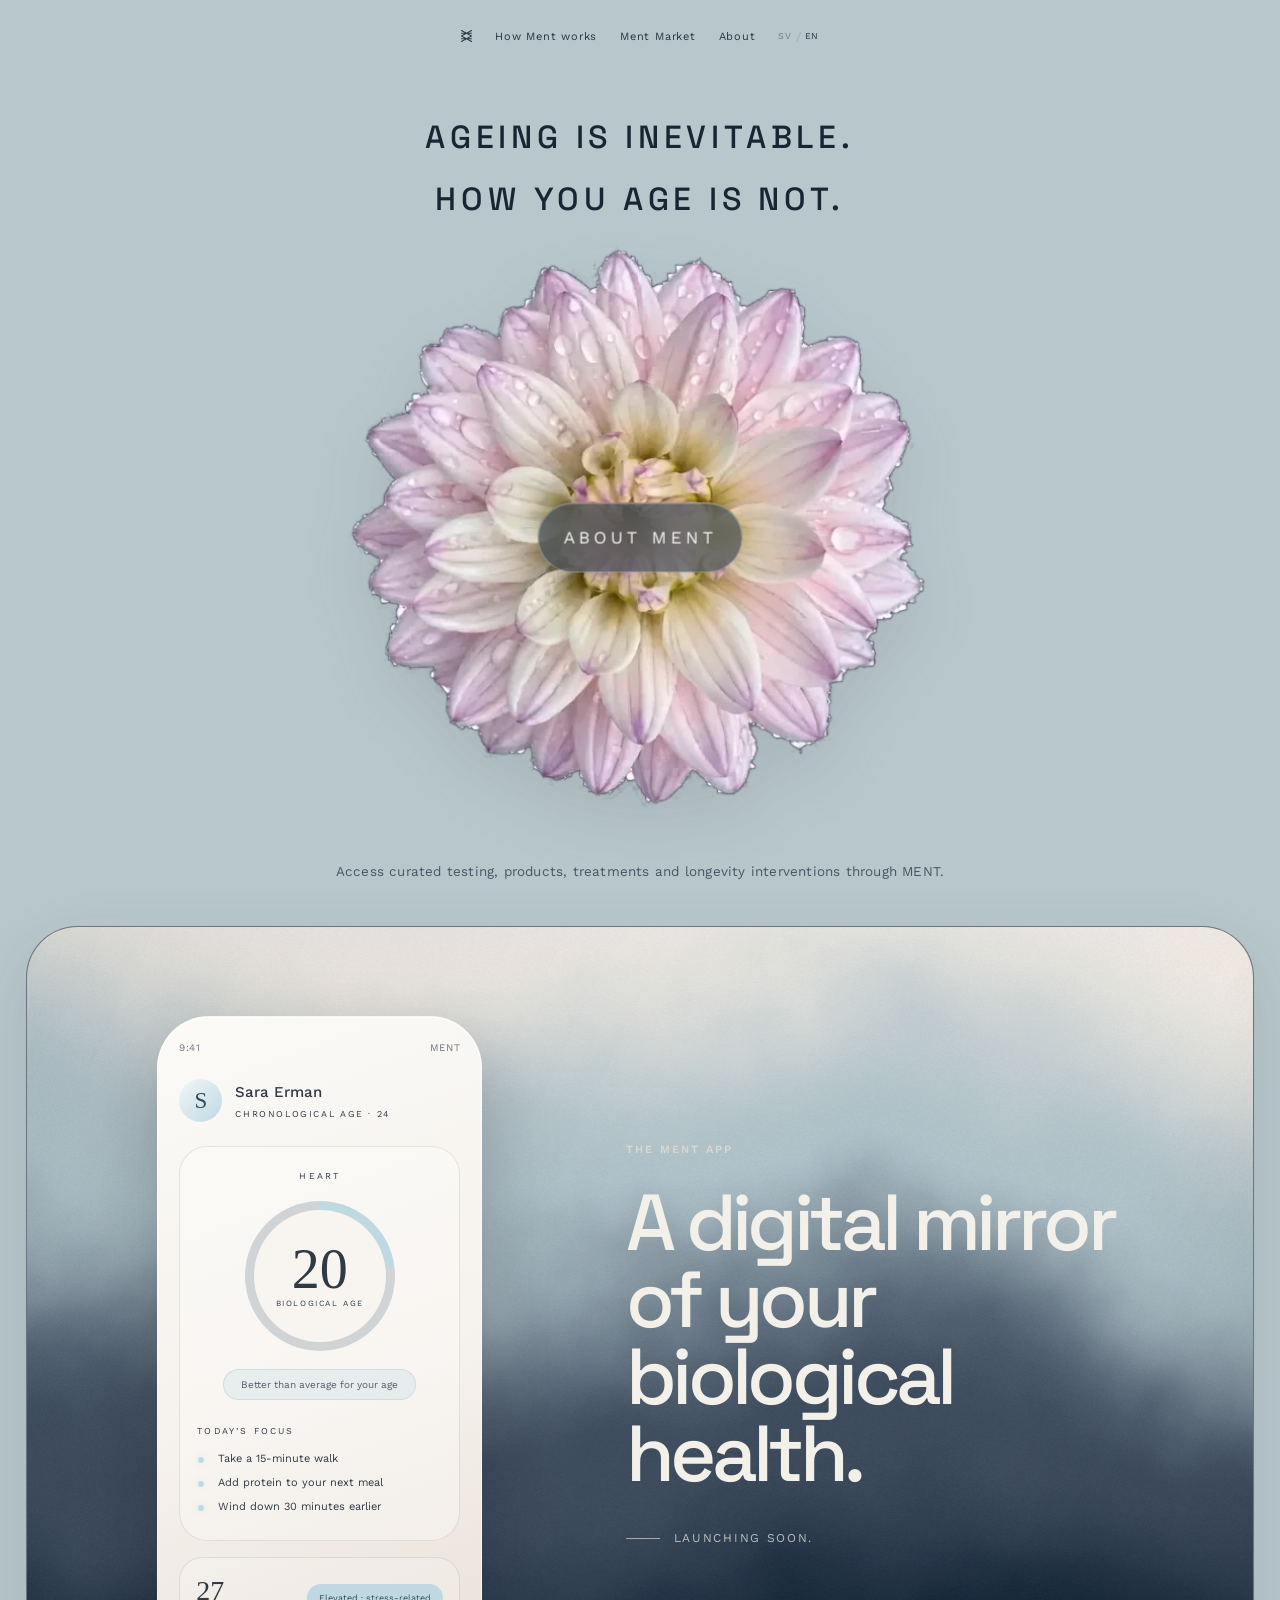
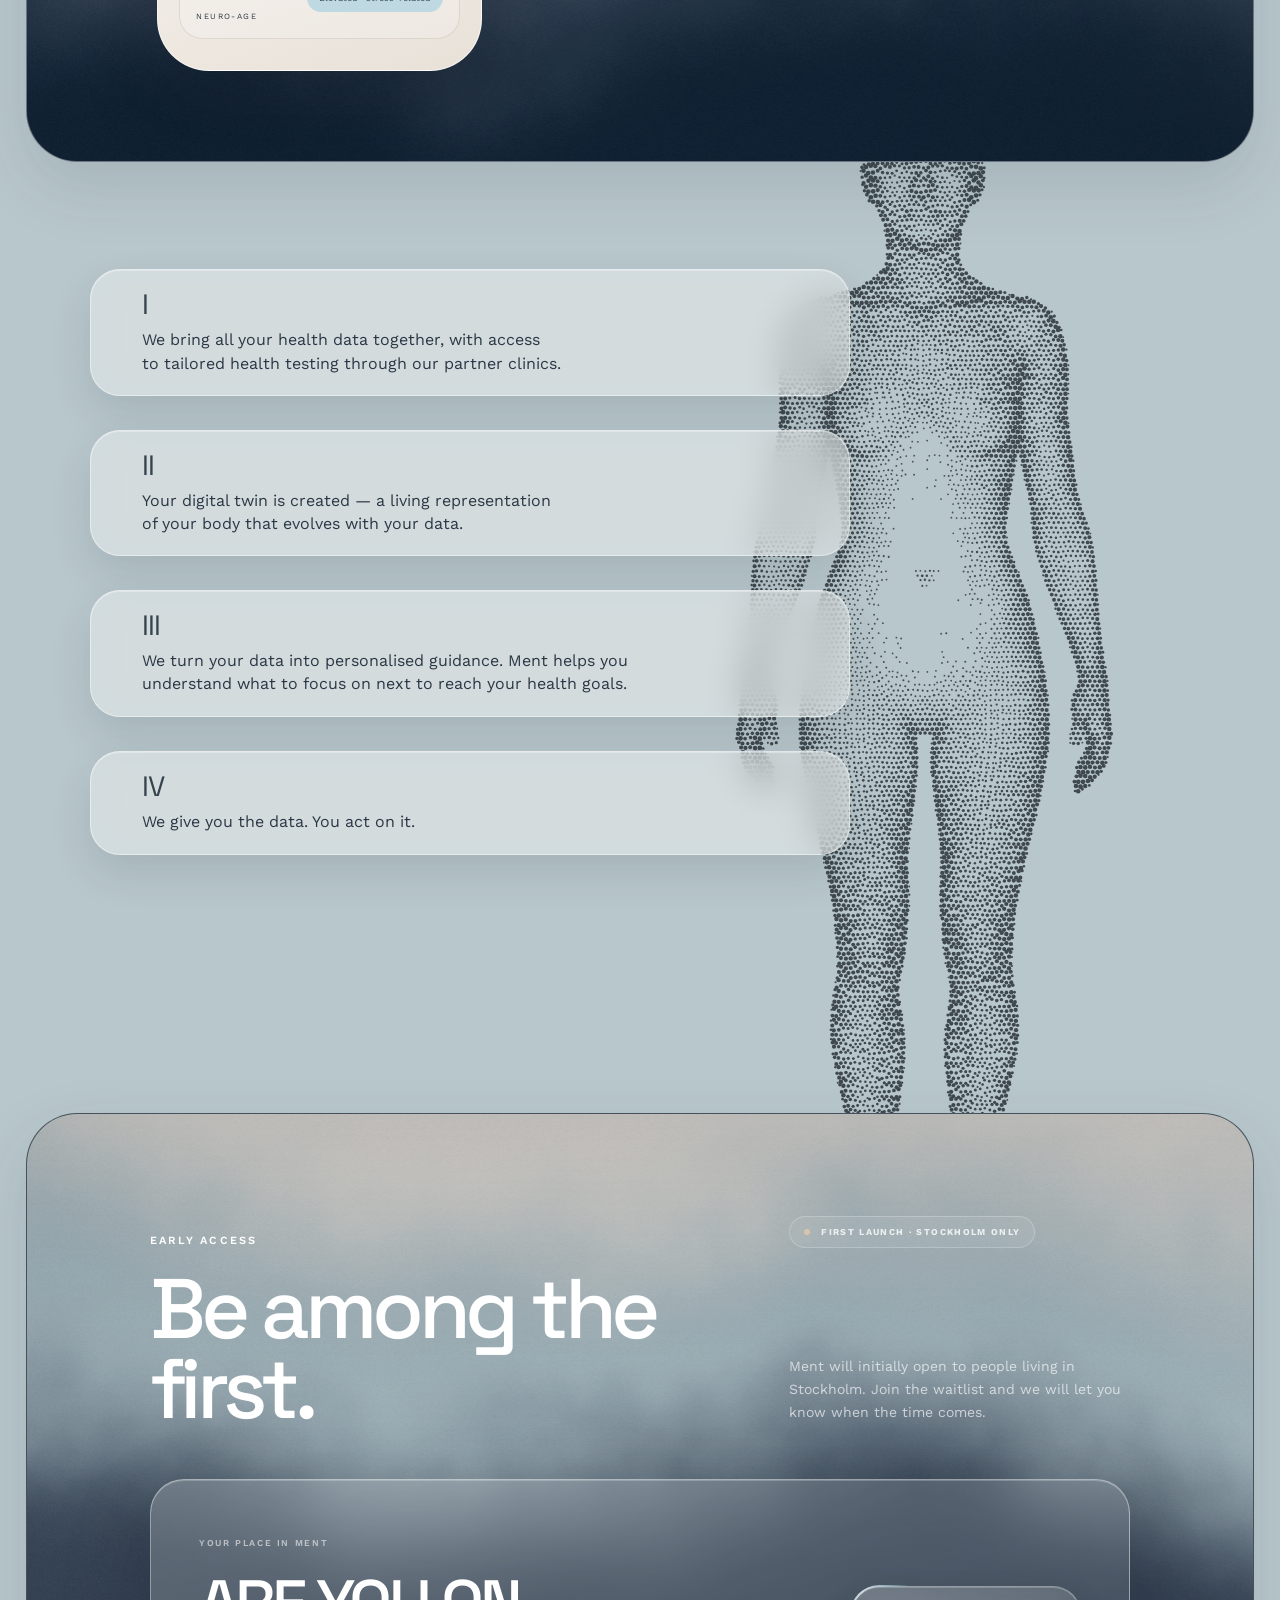
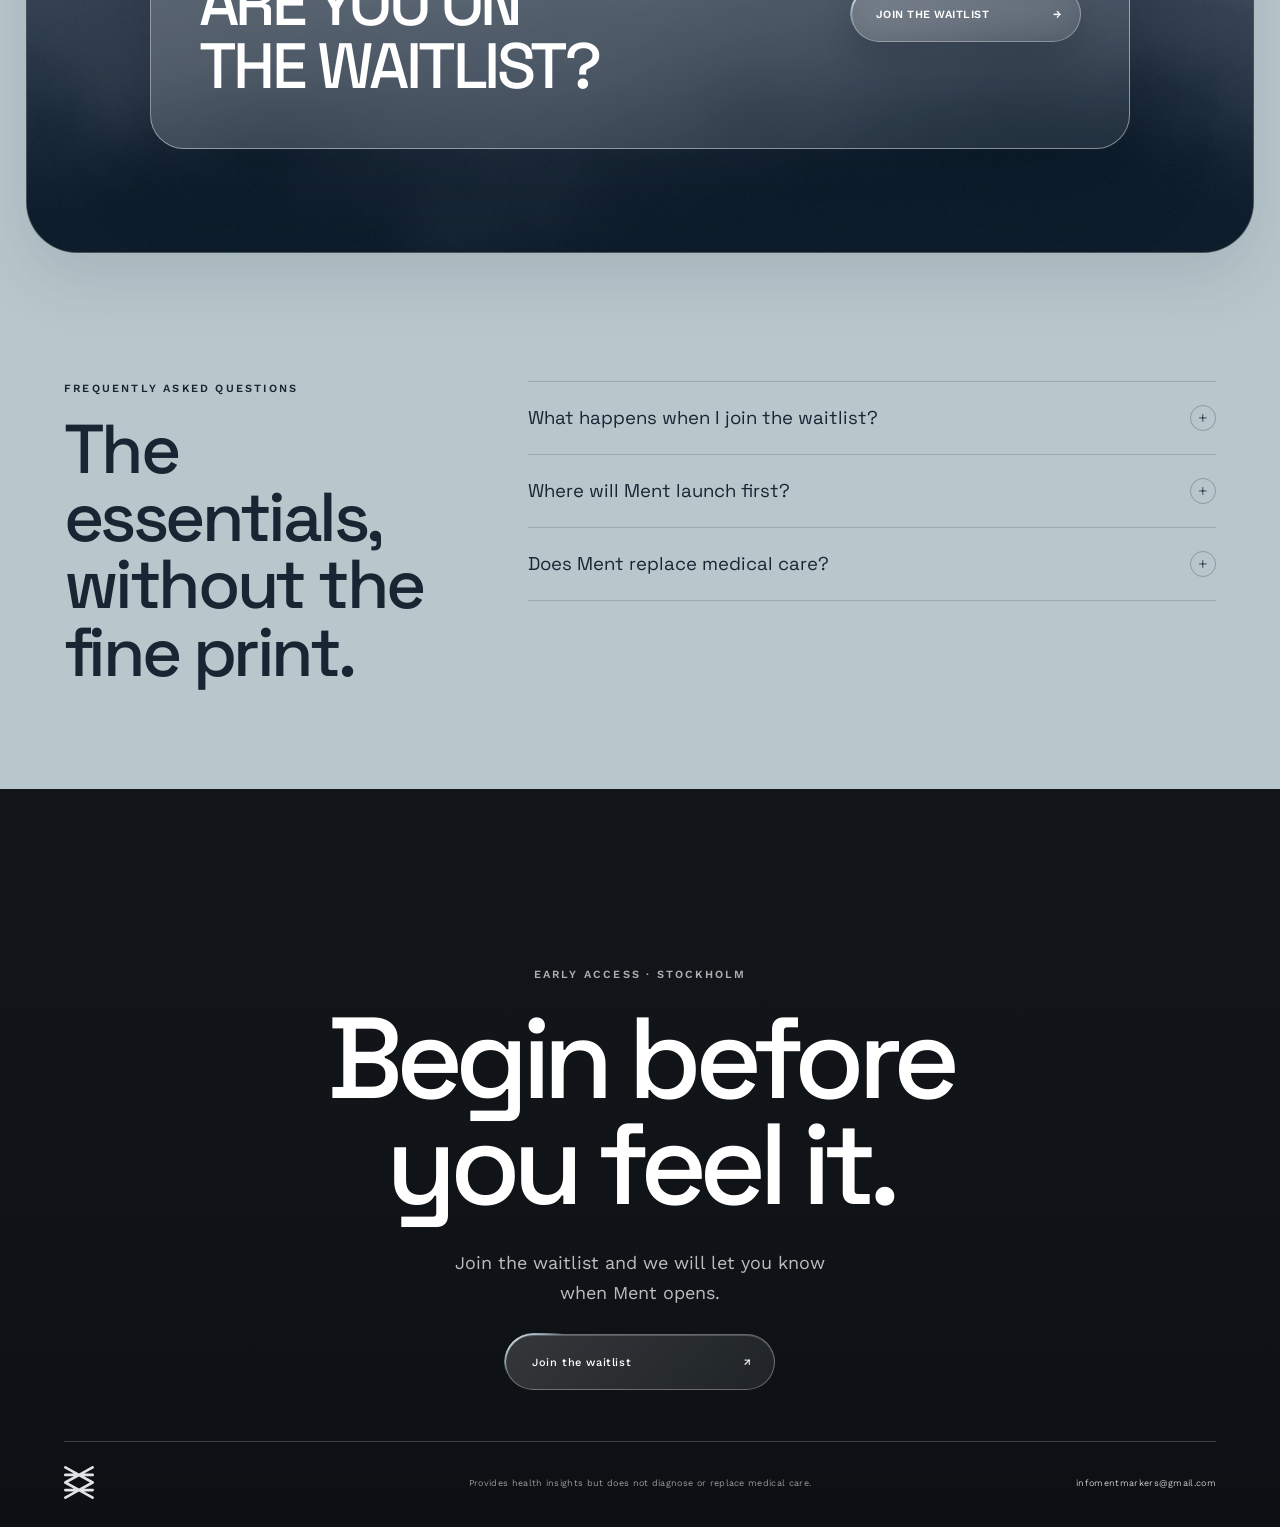
==== commit 9e2b16d4: "Visa väntelistebekräftelse på sidan" ====
--- a/index.html
+++ b/index.html
@@ -138,14 +138,16 @@
           <span class="membership-choice__label" data-i18n="membership.waitlist.badge">KOSTNADSFRI VÄNTELISTA</span>
           <h3 data-i18n="membership.waitlist.title">Bli en av de första.</h3>
           <p class="membership-choice__lead" data-i18n="membership.waitlist.lead">Lämna din e-postadress så hör vi av oss när Ment öppnar.</p>
-          <form class="membership-form" action="https://formsubmit.co/loooviisas@hotmail.com" method="POST">
+          <form class="membership-form" action="https://formsubmit.co/ajax/loooviisas@hotmail.com" method="POST" data-waitlist-form>
             <label class="sr-only" for="waitlist-email" data-i18n="waitlist.label">E-postadress</label>
             <input type="email" id="waitlist-email" name="email" autocomplete="email" required placeholder="Din e-postadress" data-i18n-placeholder="waitlist.placeholder">
             <input type="hidden" name="_subject" value="Ny anmälan till Ment Markers väntelista">
             <input type="hidden" name="_captcha" value="false">
+            <input type="hidden" name="_url" value="https://mentmarkers.com/">
             <input type="text" name="_honey" style="display:none">
             <button type="submit"><span data-i18n="membership.waitlist.cta">Gå med i väntelistan</span></button>
           </form>
+          <p class="membership-form__status" role="status" aria-live="polite" data-waitlist-status hidden></p>
         </section>
       </div>
     </aside>
--- a/landing.css
+++ b/landing.css
@@ -453,6 +453,10 @@
 .membership-form input { min-width: 0; border: 0; outline: 0; color: var(--ment-ink); background: transparent; font-family: var(--ment-body); font-size: 11px; }
 .membership-form input::placeholder { color: rgba(24,38,52,.45); }
 .membership-form button { padding: 0 18px; border: 1px solid rgba(191,217,227,.28); color: white; background: var(--ment-ink); cursor: pointer; }
+.membership-form button:disabled { cursor: wait; opacity: .72; }
+.membership-form__status { margin: 12px 8px 0; font-size: 11px; line-height: 1.5; }
+.membership-form__status.is-success { color: #48695b; }
+.membership-form__status.is-error { color: #9a4d4d; }
 
 /* FAQ */
 .faq { display: grid; grid-template-columns: minmax(260px, .72fr) minmax(0, 1.28fr); gap: clamp(42px, 6vw, 90px); align-items: start; padding: clamp(72px, 8vw, 112px) clamp(22px, 5vw, 72px); background: var(--ment-blue); }
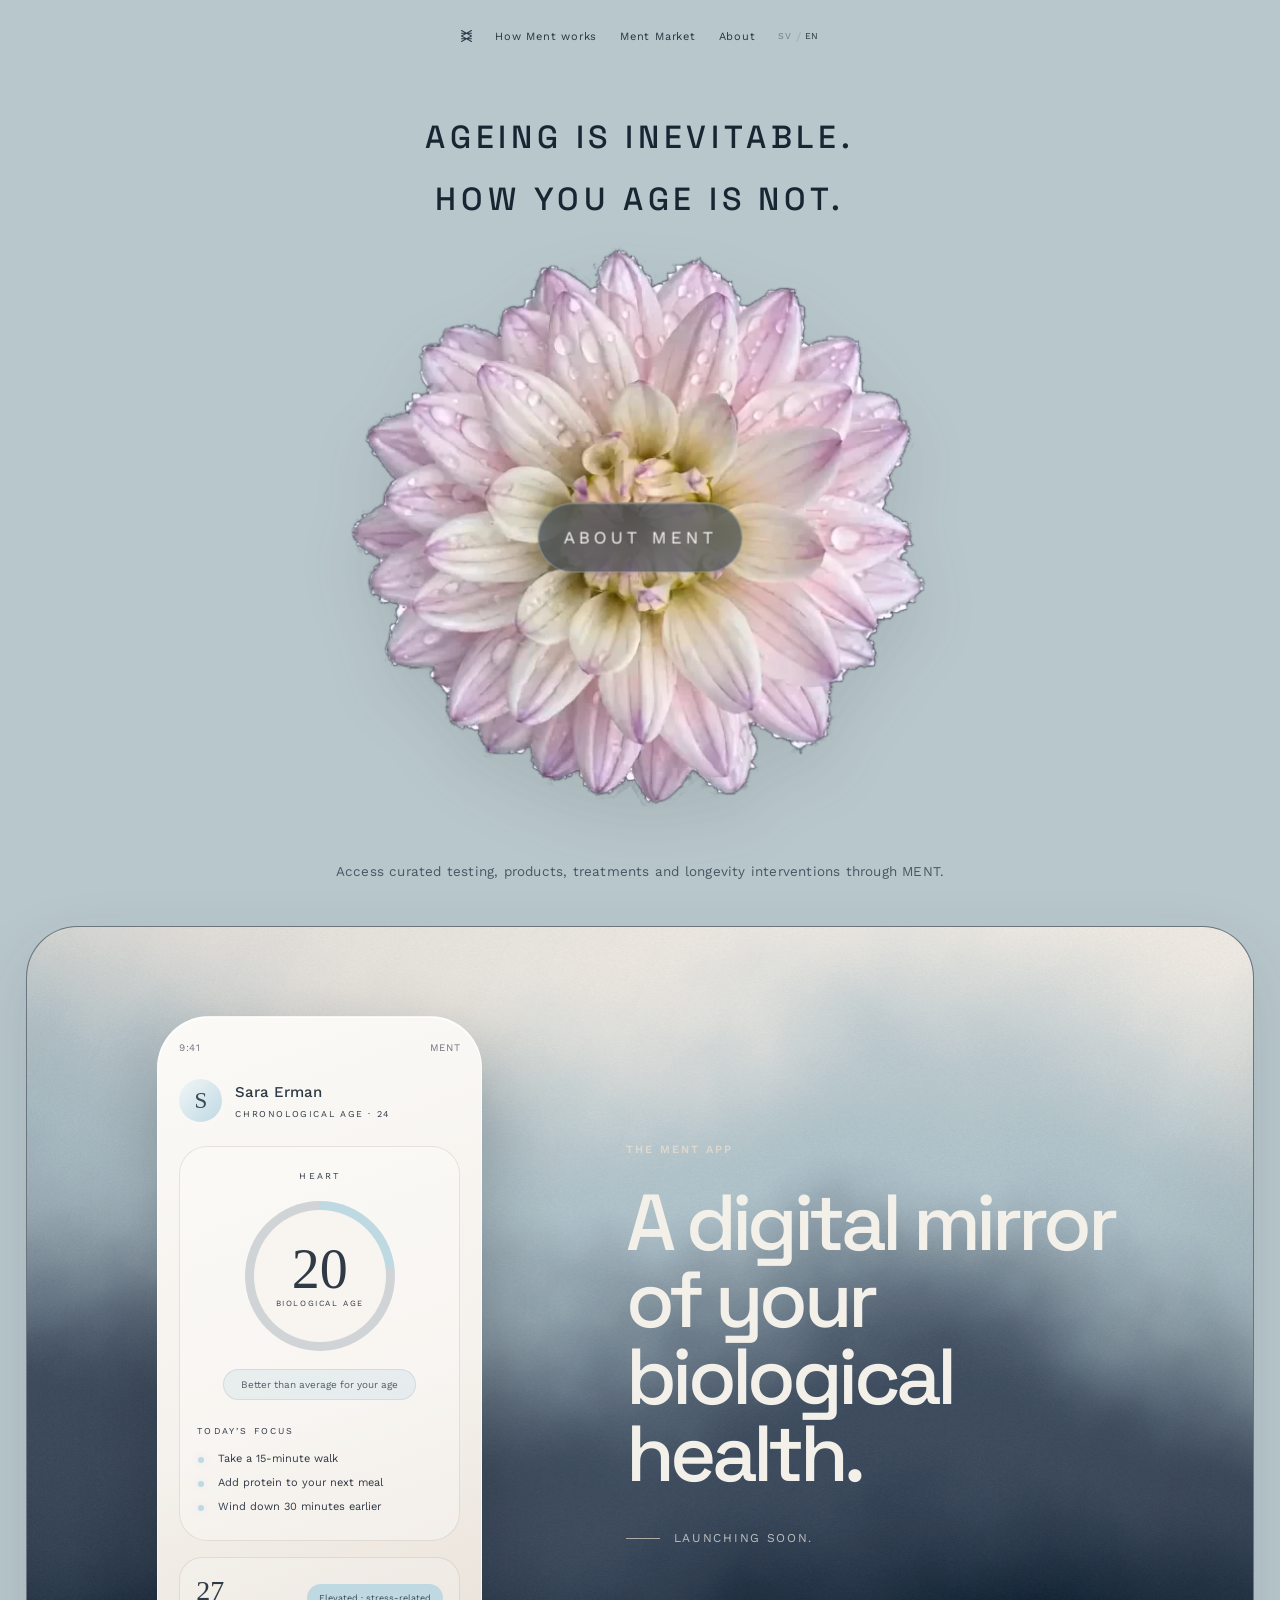
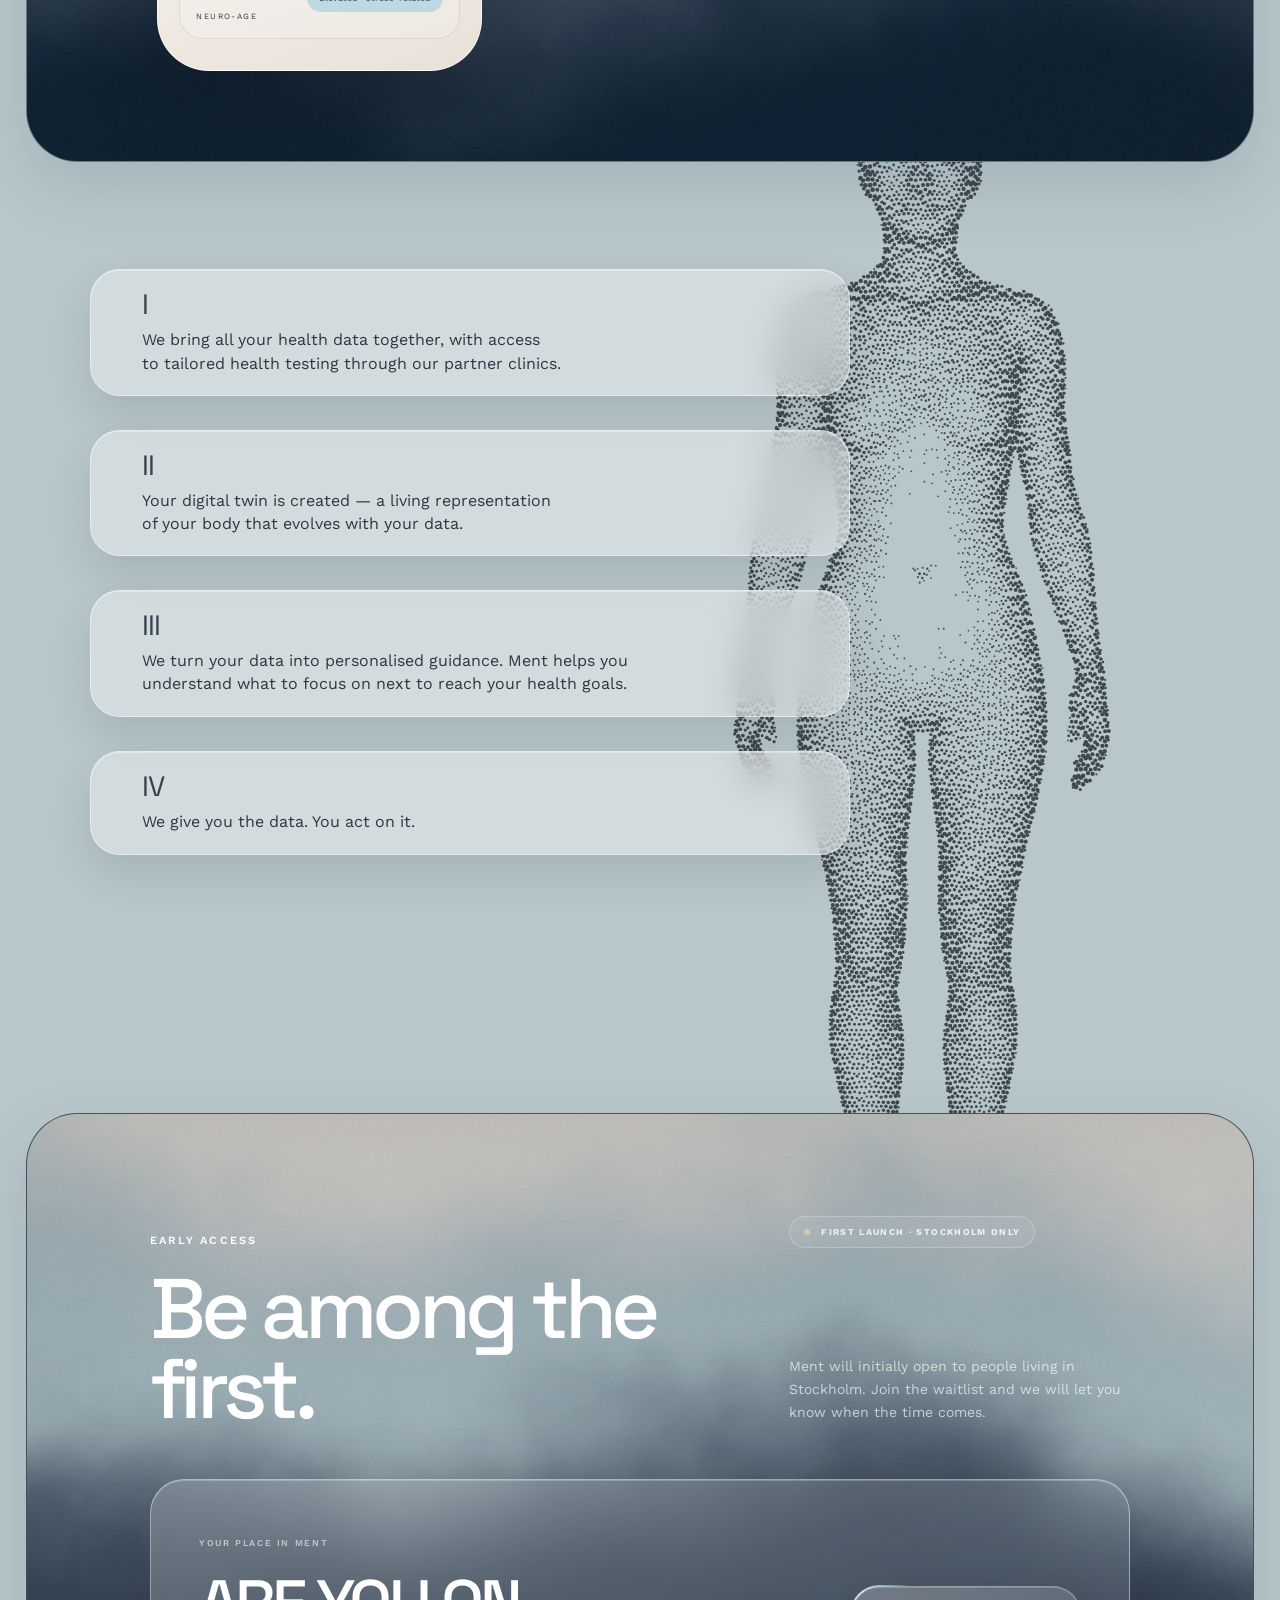
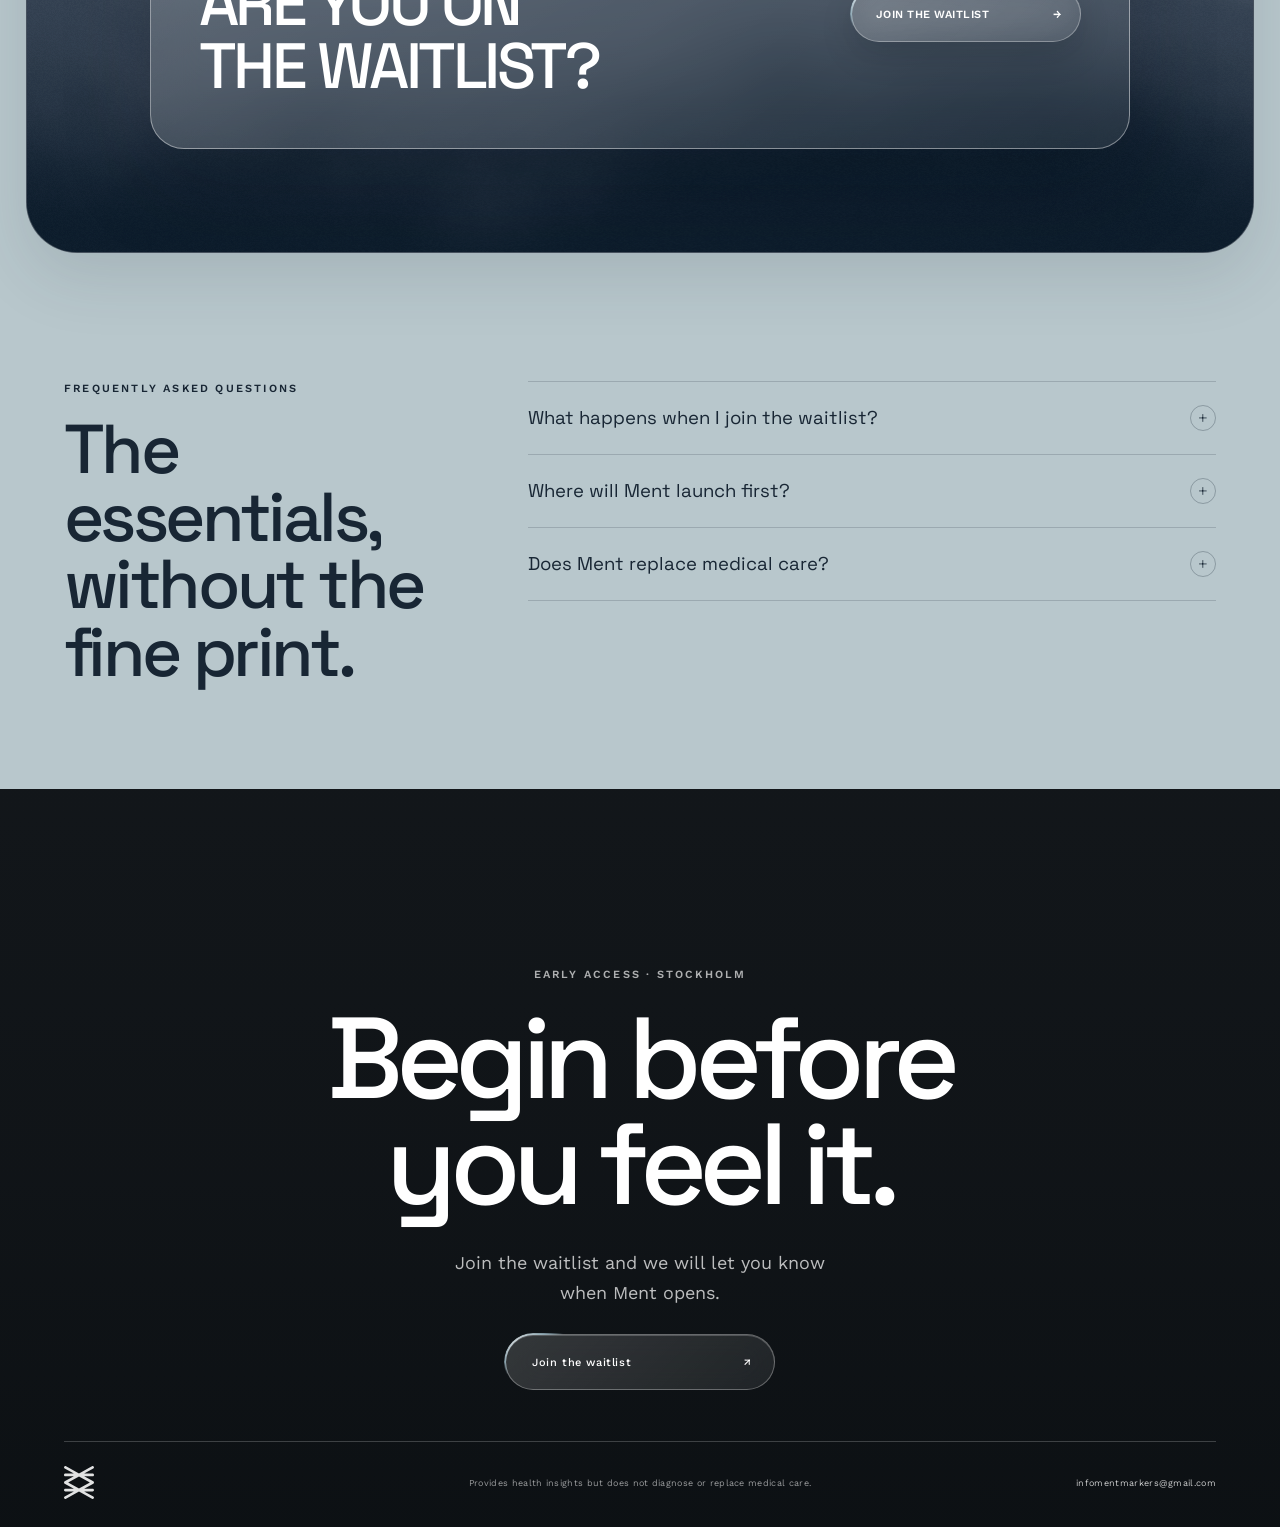
==== commit 24b4e54b: "Fix waitlist submission flow" ====
--- a/index.html
+++ b/index.html
@@ -138,12 +138,13 @@
           <span class="membership-choice__label" data-i18n="membership.waitlist.badge">KOSTNADSFRI VÄNTELISTA</span>
           <h3 data-i18n="membership.waitlist.title">Bli en av de första.</h3>
           <p class="membership-choice__lead" data-i18n="membership.waitlist.lead">Lämna din e-postadress så hör vi av oss när Ment öppnar.</p>
-          <form class="membership-form" action="https://formsubmit.co/ajax/loooviisas@hotmail.com" method="POST" data-waitlist-form>
+          <form class="membership-form" action="https://formsubmit.co/loooviisas@hotmail.com" method="POST">
             <label class="sr-only" for="waitlist-email" data-i18n="waitlist.label">E-postadress</label>
             <input type="email" id="waitlist-email" name="email" autocomplete="email" required placeholder="Din e-postadress" data-i18n-placeholder="waitlist.placeholder">
             <input type="hidden" name="_subject" value="Ny anmälan till Ment Markers väntelista">
             <input type="hidden" name="_captcha" value="false">
             <input type="hidden" name="_url" value="https://mentmarkers.com/">
+            <input type="hidden" name="_next" value="https://mentmarkers.com/?waitlist=thanks#vantelistan">
             <input type="text" name="_honey" style="display:none">
             <button type="submit"><span data-i18n="membership.waitlist.cta">Gå med i väntelistan</span></button>
           </form>
--- a/landing.css
+++ b/landing.css
@@ -450,6 +450,7 @@
 .membership-choice__lead { max-width: 46ch; margin-top: 16px; color: rgba(24,38,52,.66); font-size: 12px; line-height: 1.65; }
 .membership-form button { min-height: 50px; border: 0; border-radius: 999px; font-family: var(--ment-body); font-size: 10px; font-weight: 600; letter-spacing: .05em; }
 .membership-form { display: grid; grid-template-columns: minmax(0, 1fr) auto; gap: 6px; margin-top: 21px; padding: 6px 6px 6px 18px; border: 1px solid rgba(24,38,52,.18); border-radius: 999px; background: rgba(255,255,255,.66); }
+.membership-form[hidden] { display: none; }
 .membership-form input { min-width: 0; border: 0; outline: 0; color: var(--ment-ink); background: transparent; font-family: var(--ment-body); font-size: 11px; }
 .membership-form input::placeholder { color: rgba(24,38,52,.45); }
 .membership-form button { padding: 0 18px; border: 1px solid rgba(191,217,227,.28); color: white; background: var(--ment-ink); cursor: pointer; }
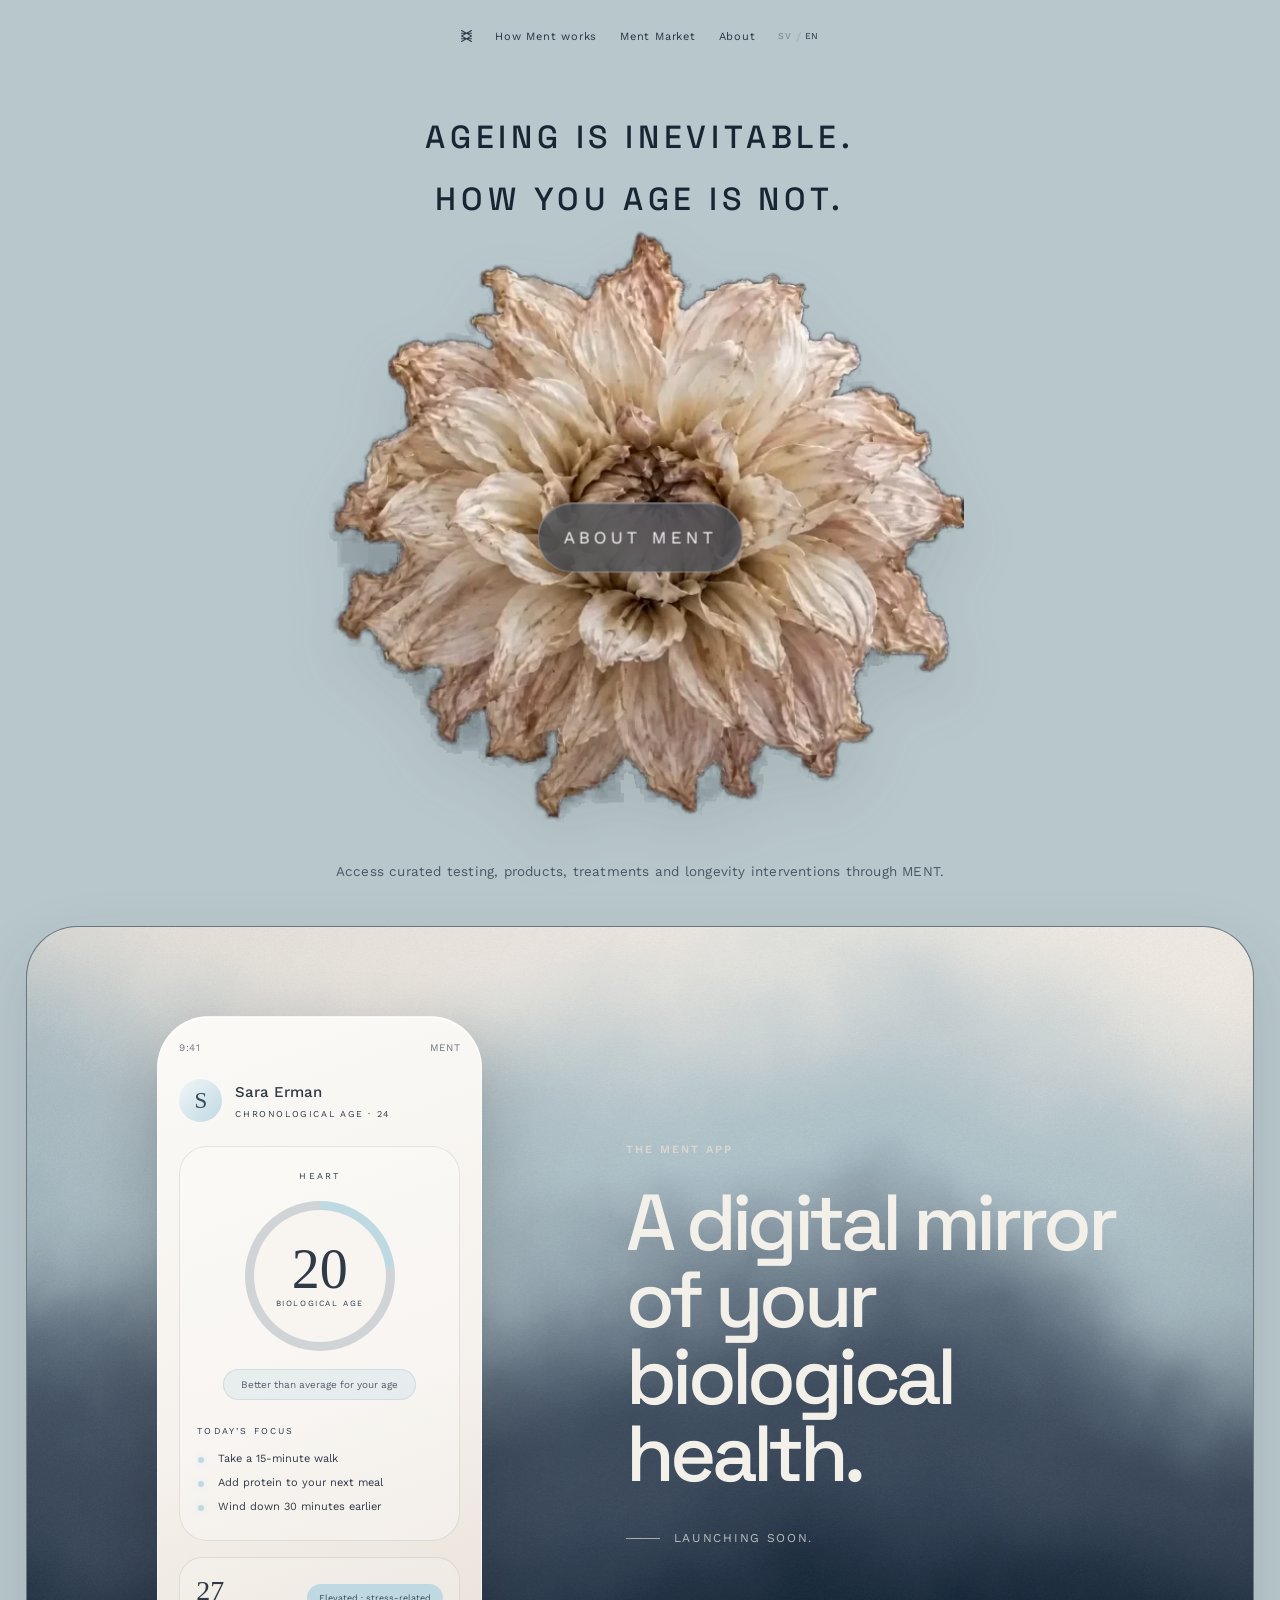
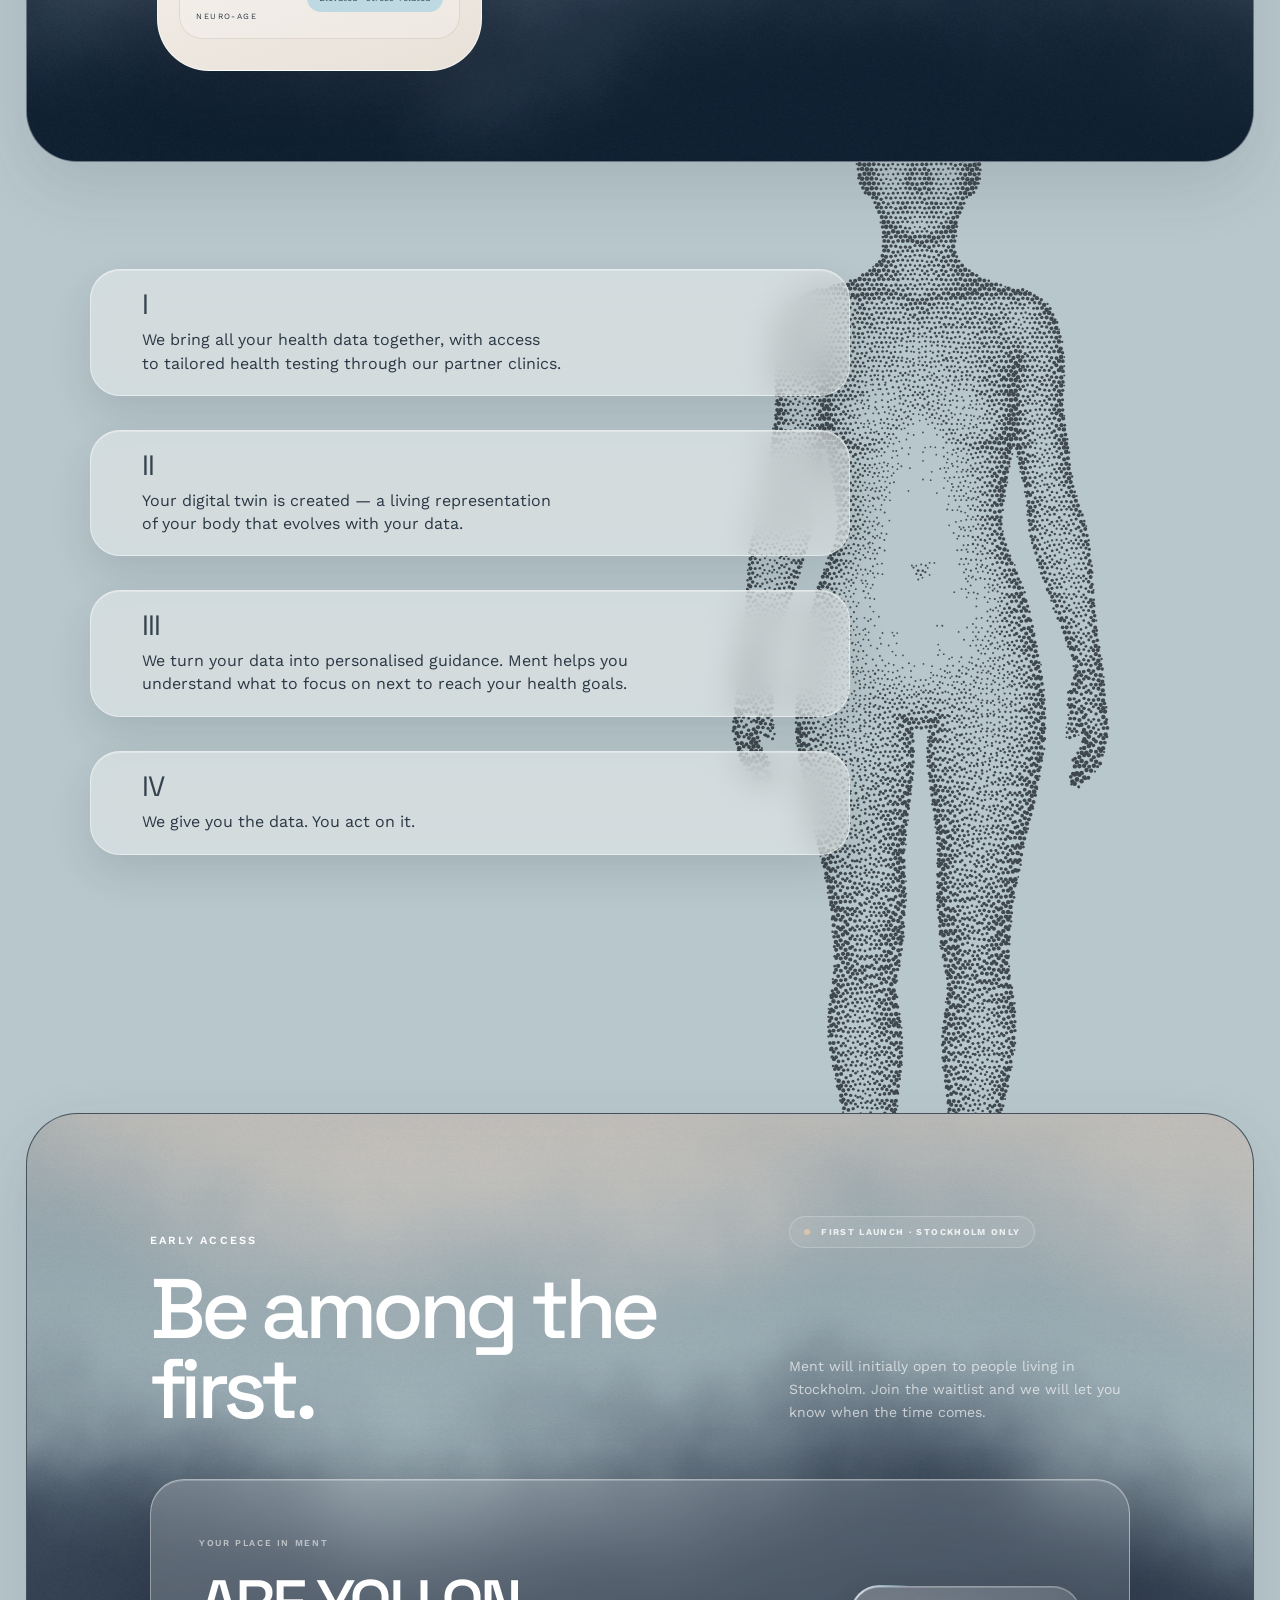
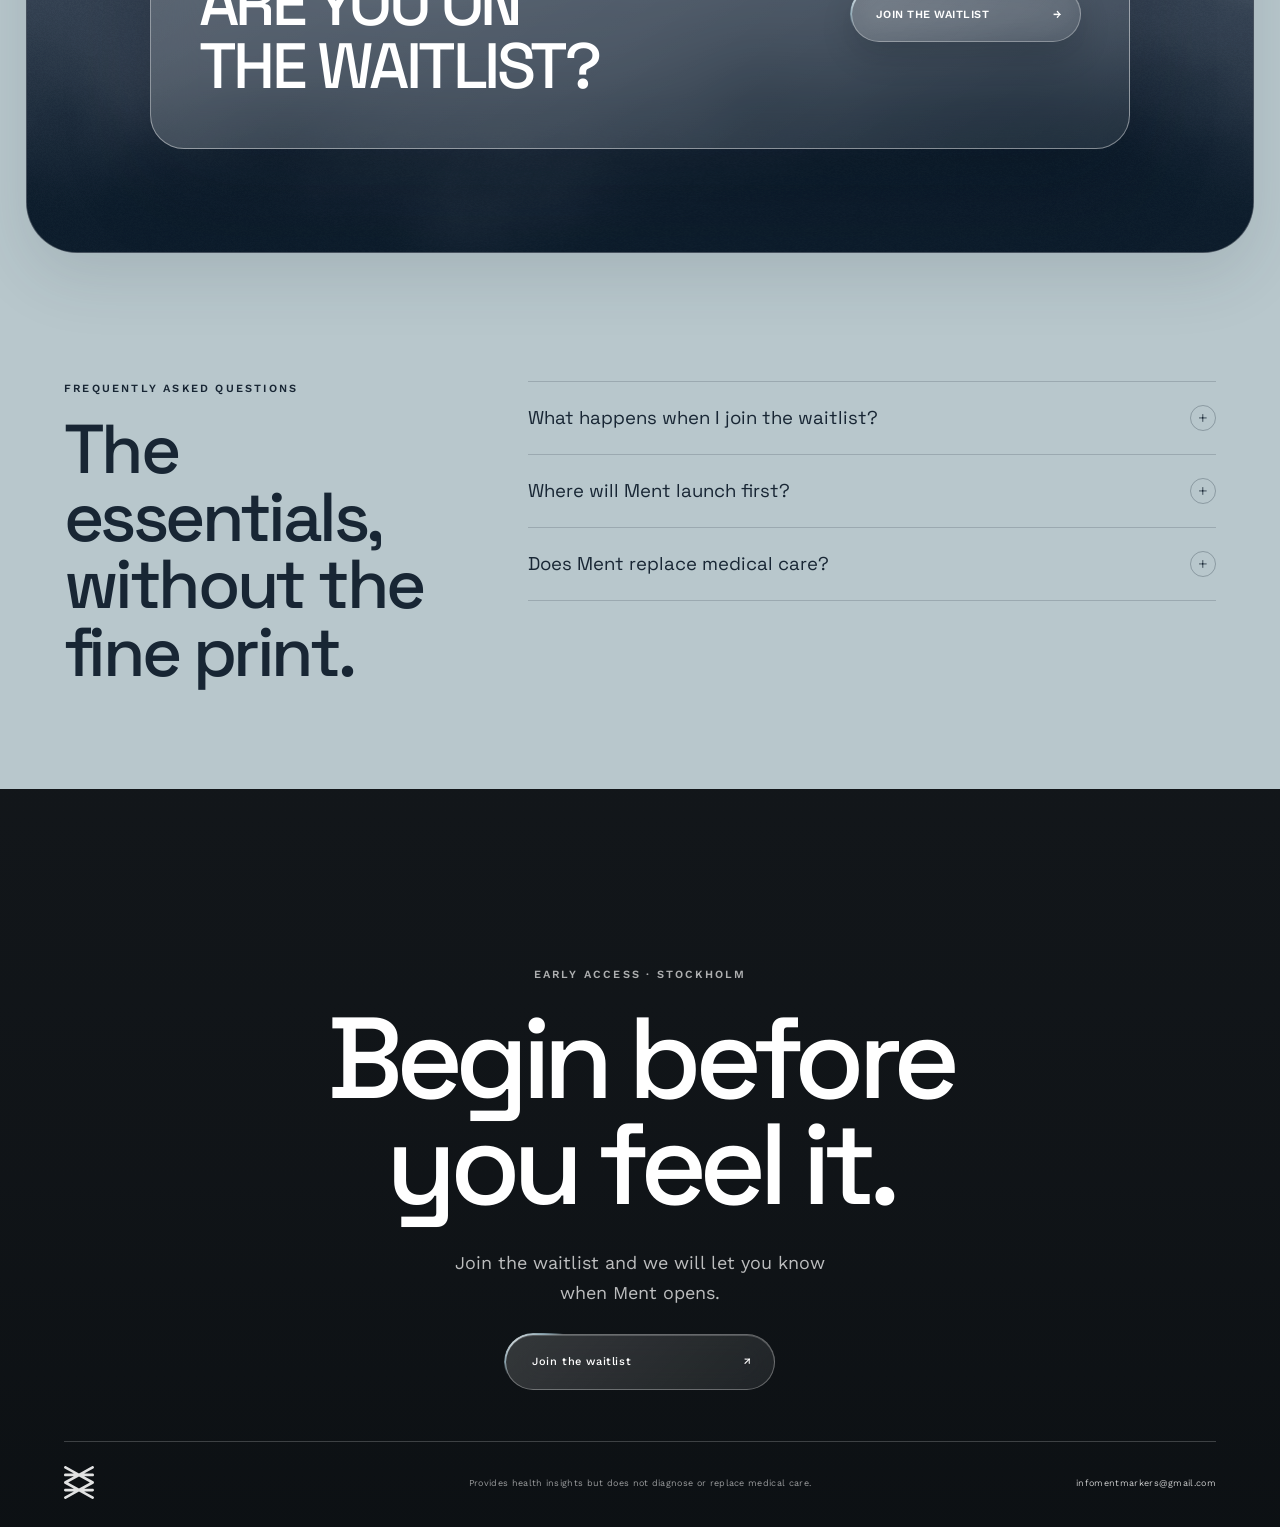
==== commit bb8cec90: "Connect waitlist directly to Supabase" ====
--- a/index.html
+++ b/index.html
@@ -138,14 +138,10 @@
           <span class="membership-choice__label" data-i18n="membership.waitlist.badge">KOSTNADSFRI VÄNTELISTA</span>
           <h3 data-i18n="membership.waitlist.title">Bli en av de första.</h3>
           <p class="membership-choice__lead" data-i18n="membership.waitlist.lead">Lämna din e-postadress så hör vi av oss när Ment öppnar.</p>
-          <form class="membership-form" action="https://formsubmit.co/loooviisas@hotmail.com" method="POST">
+          <form class="membership-form" data-waitlist-form>
             <label class="sr-only" for="waitlist-email" data-i18n="waitlist.label">E-postadress</label>
             <input type="email" id="waitlist-email" name="email" autocomplete="email" required placeholder="Din e-postadress" data-i18n-placeholder="waitlist.placeholder">
-            <input type="hidden" name="_subject" value="Ny anmälan till Ment Markers väntelista">
-            <input type="hidden" name="_captcha" value="false">
-            <input type="hidden" name="_url" value="https://mentmarkers.com/">
-            <input type="hidden" name="_next" value="https://mentmarkers.com/?waitlist=thanks#vantelistan">
-            <input type="text" name="_honey" style="display:none">
+            <input type="text" name="company" tabindex="-1" autocomplete="off" aria-hidden="true" style="display:none">
             <button type="submit"><span data-i18n="membership.waitlist.cta">Gå med i väntelistan</span></button>
           </form>
           <p class="membership-form__status" role="status" aria-live="polite" data-waitlist-status hidden></p>
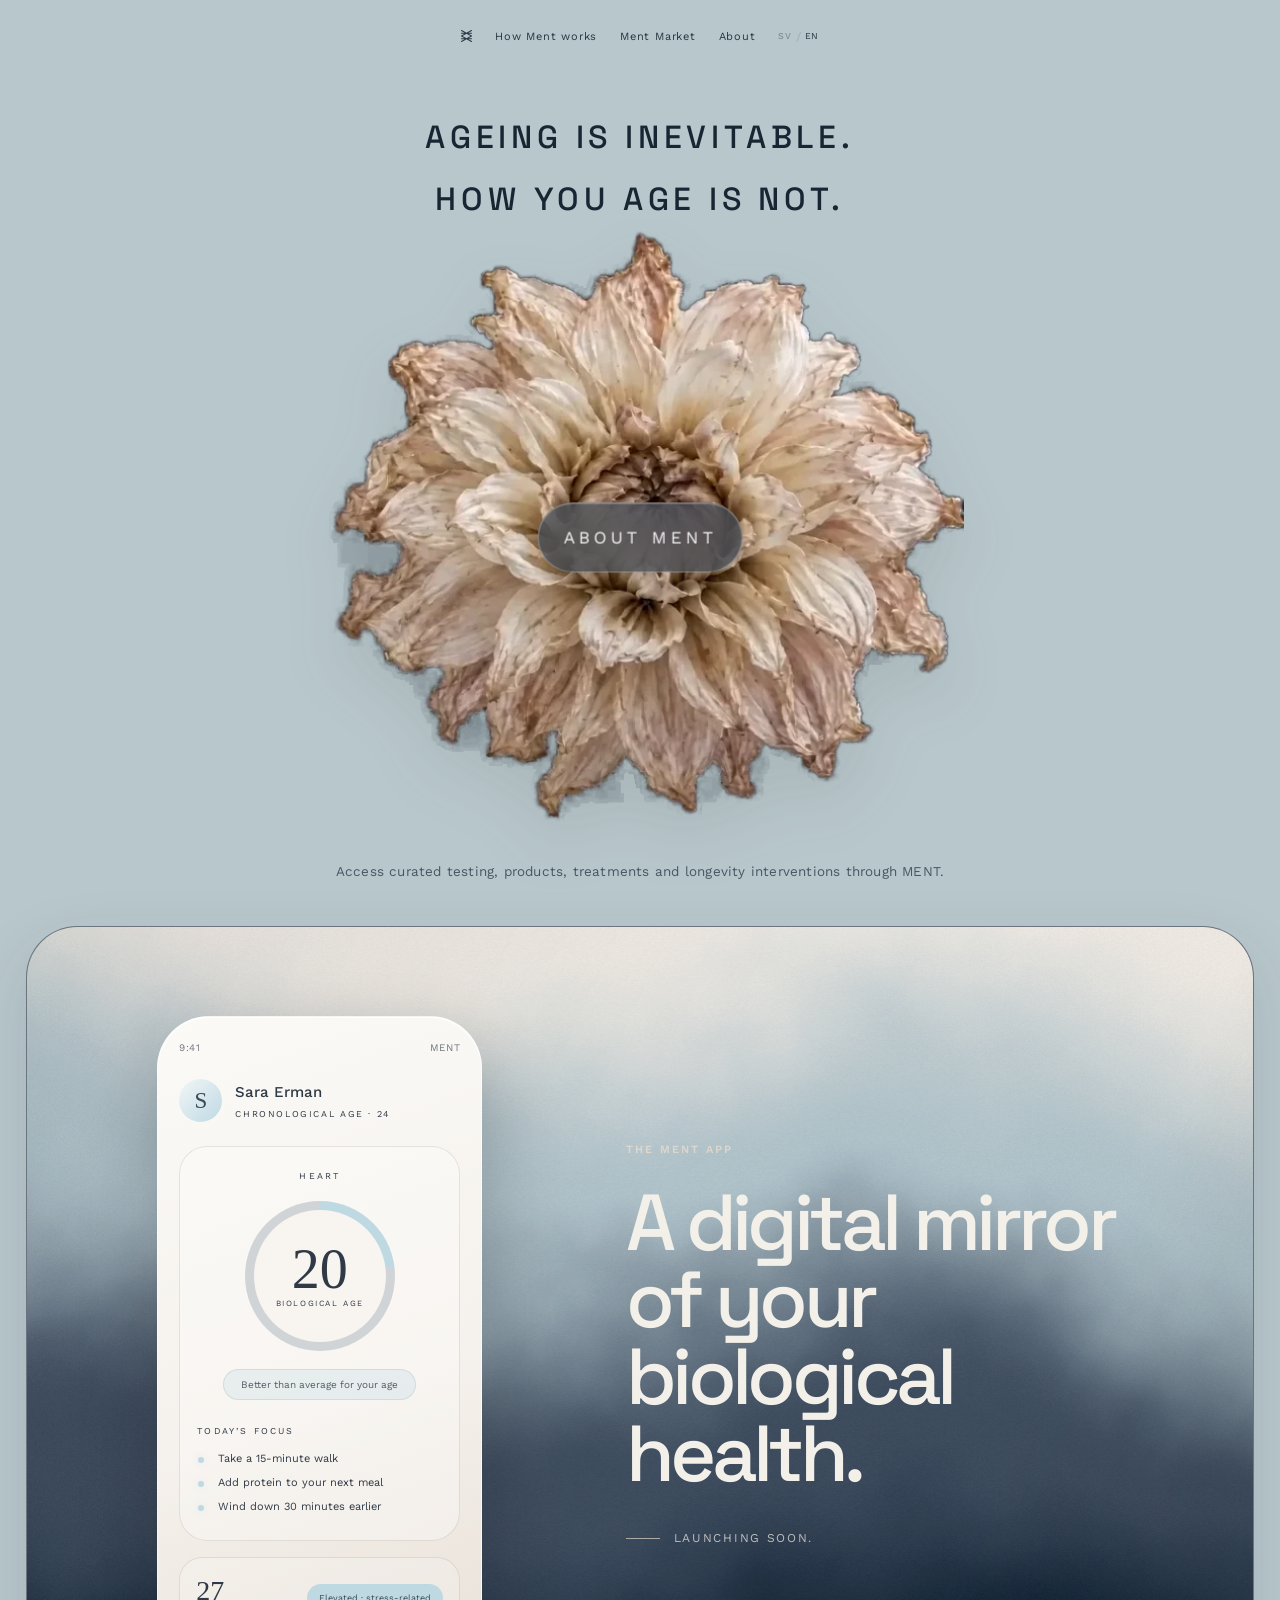
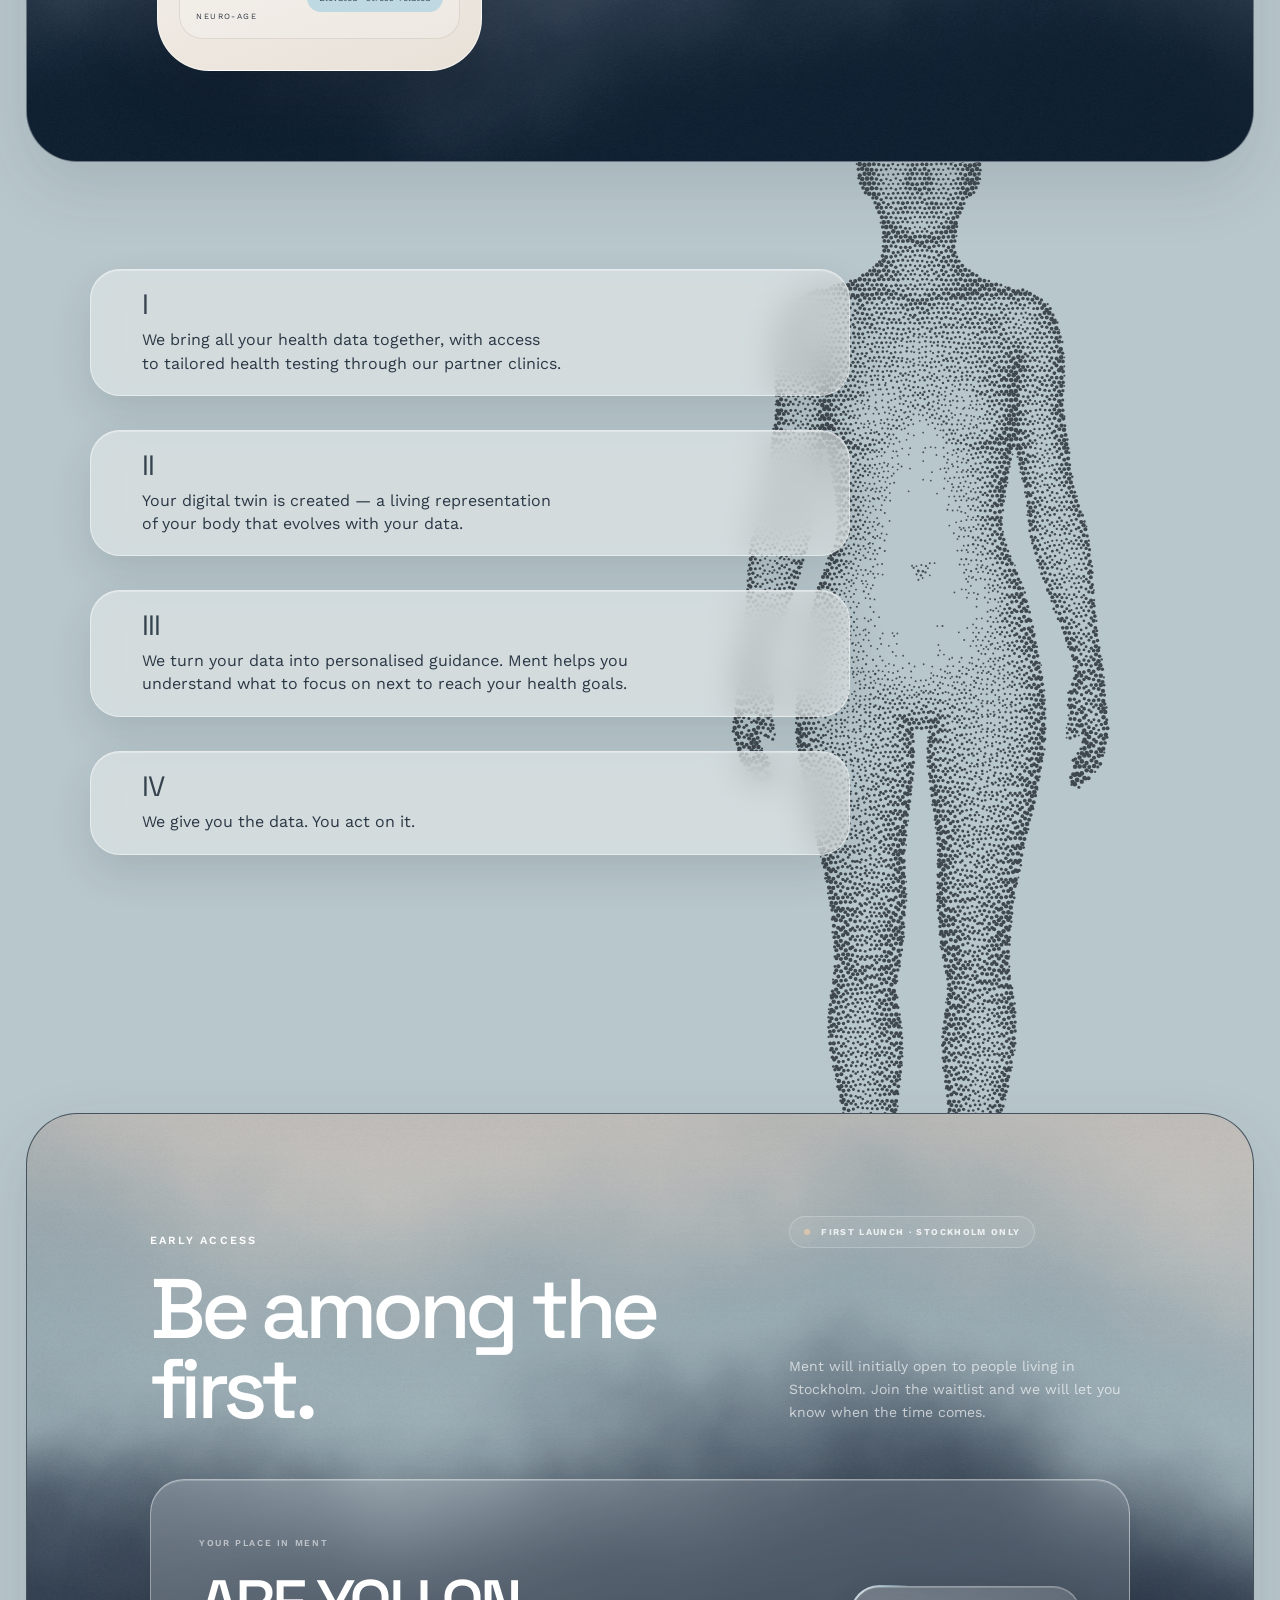
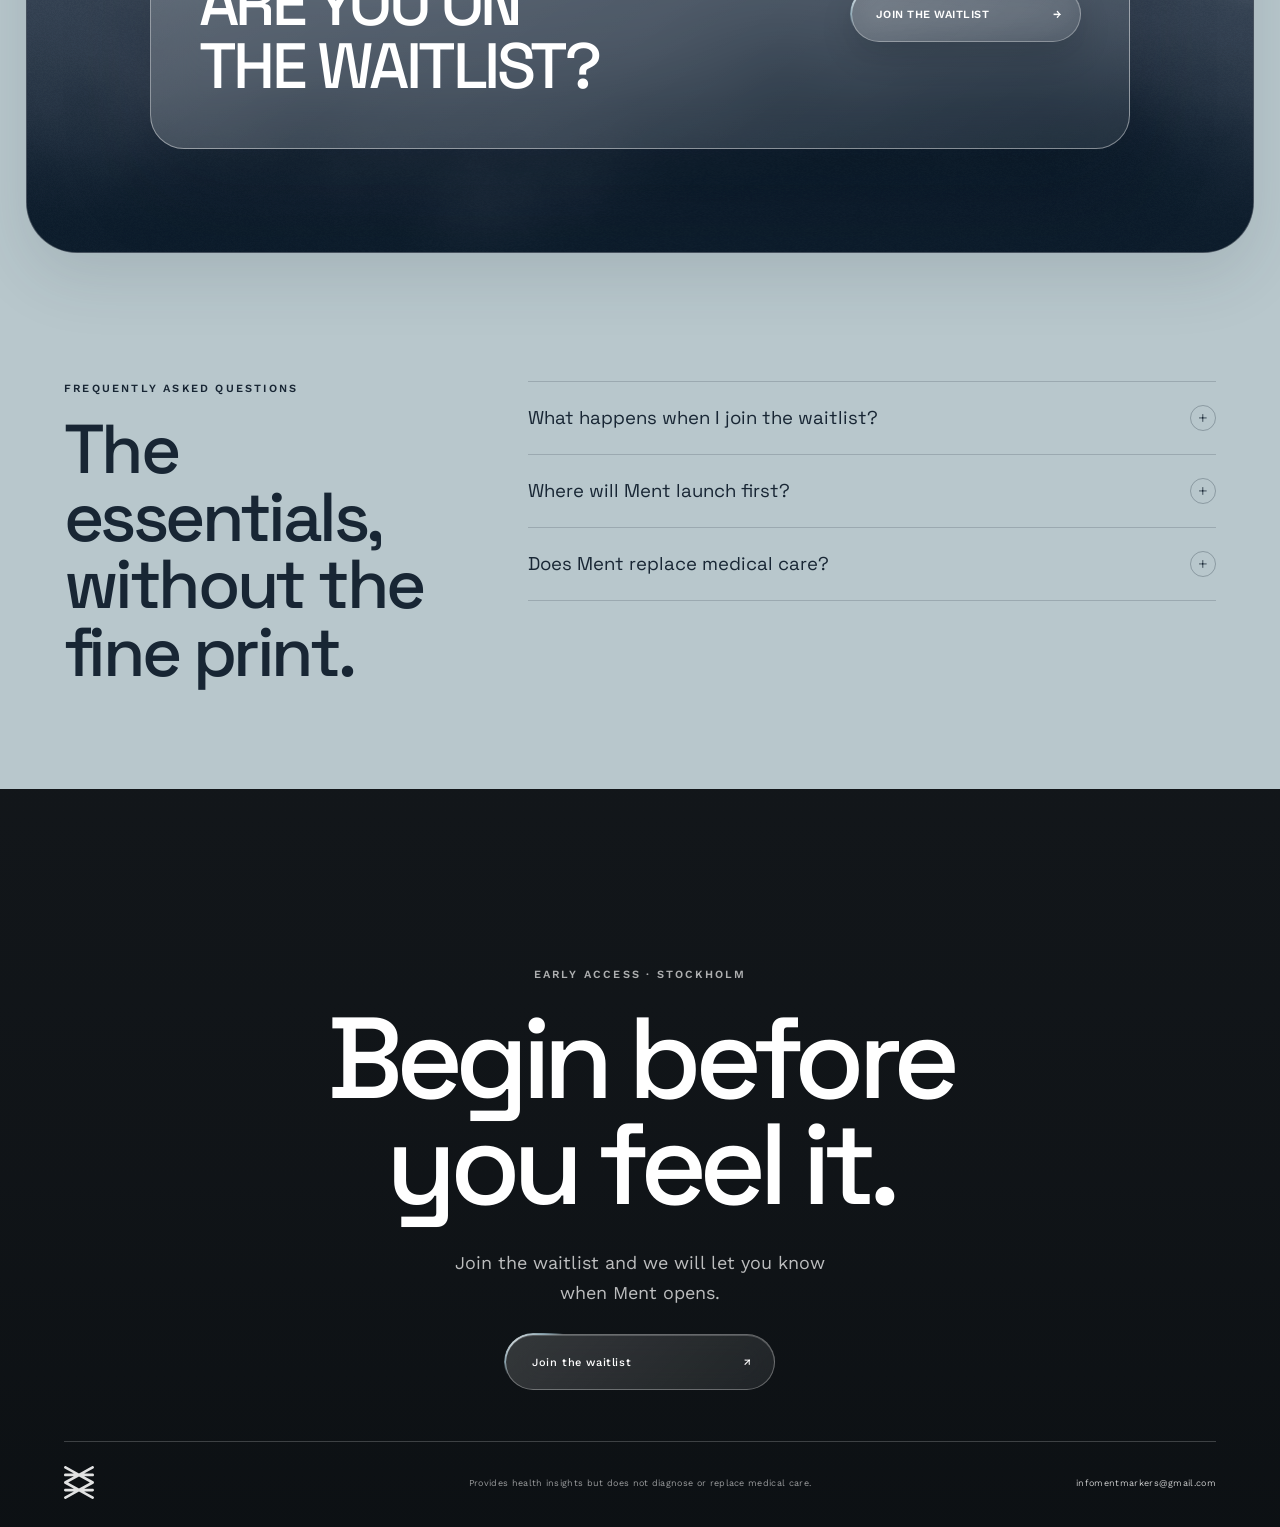
==== commit 3dc8b614: "Protect waitlist submissions with Turnstile" ====
--- a/index.html
+++ b/index.html
@@ -143,6 +143,7 @@
             <input type="email" id="waitlist-email" name="email" autocomplete="email" required placeholder="Din e-postadress" data-i18n-placeholder="waitlist.placeholder">
             <input type="text" name="company" tabindex="-1" autocomplete="off" aria-hidden="true" style="display:none">
             <button type="submit"><span data-i18n="membership.waitlist.cta">Gå med i väntelistan</span></button>
+            <div class="membership-turnstile" id="waitlist-turnstile" aria-hidden="true"></div>
           </form>
           <p class="membership-form__status" role="status" aria-live="polite" data-waitlist-status hidden></p>
         </section>
@@ -193,5 +194,6 @@
 <script src="avatar.js"></script>
 <script src="membership-waves.js"></script>
 <script src="membership-drawer.js"></script>
+<script src="https://challenges.cloudflare.com/turnstile/v0/api.js?onload=mentWaitlistTurnstileReady&amp;render=explicit" async defer></script>
 </body>
 </html>
--- a/landing.css
+++ b/landing.css
@@ -455,6 +455,7 @@
 .membership-form input::placeholder { color: rgba(24,38,52,.45); }
 .membership-form button { padding: 0 18px; border: 1px solid rgba(191,217,227,.28); color: white; background: var(--ment-ink); cursor: pointer; }
 .membership-form button:disabled { cursor: wait; opacity: .72; }
+.membership-turnstile { grid-column: 1 / -1; min-height: 0; display: flex; justify-content: center; }
 .membership-form__status { margin: 12px 8px 0; font-size: 11px; line-height: 1.5; }
 .membership-form__status.is-success { color: #48695b; }
 .membership-form__status.is-error { color: #9a4d4d; }
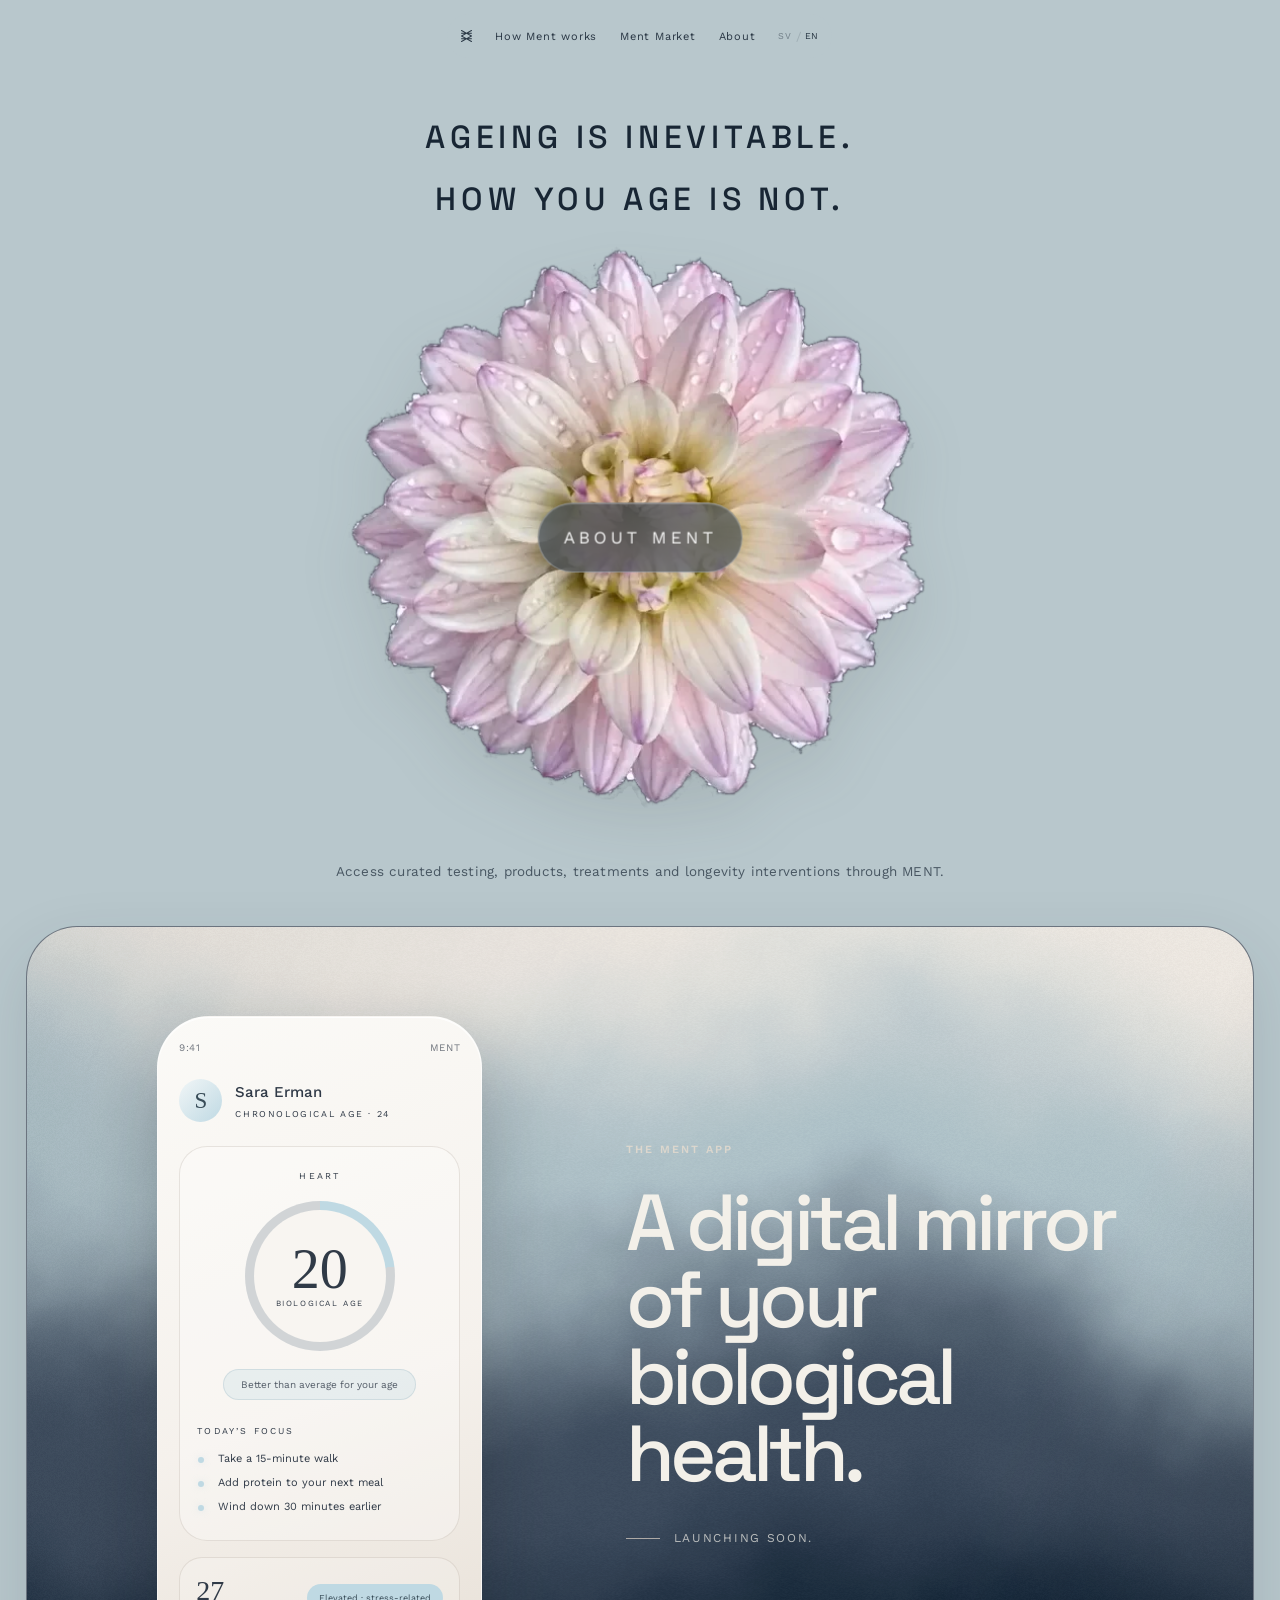
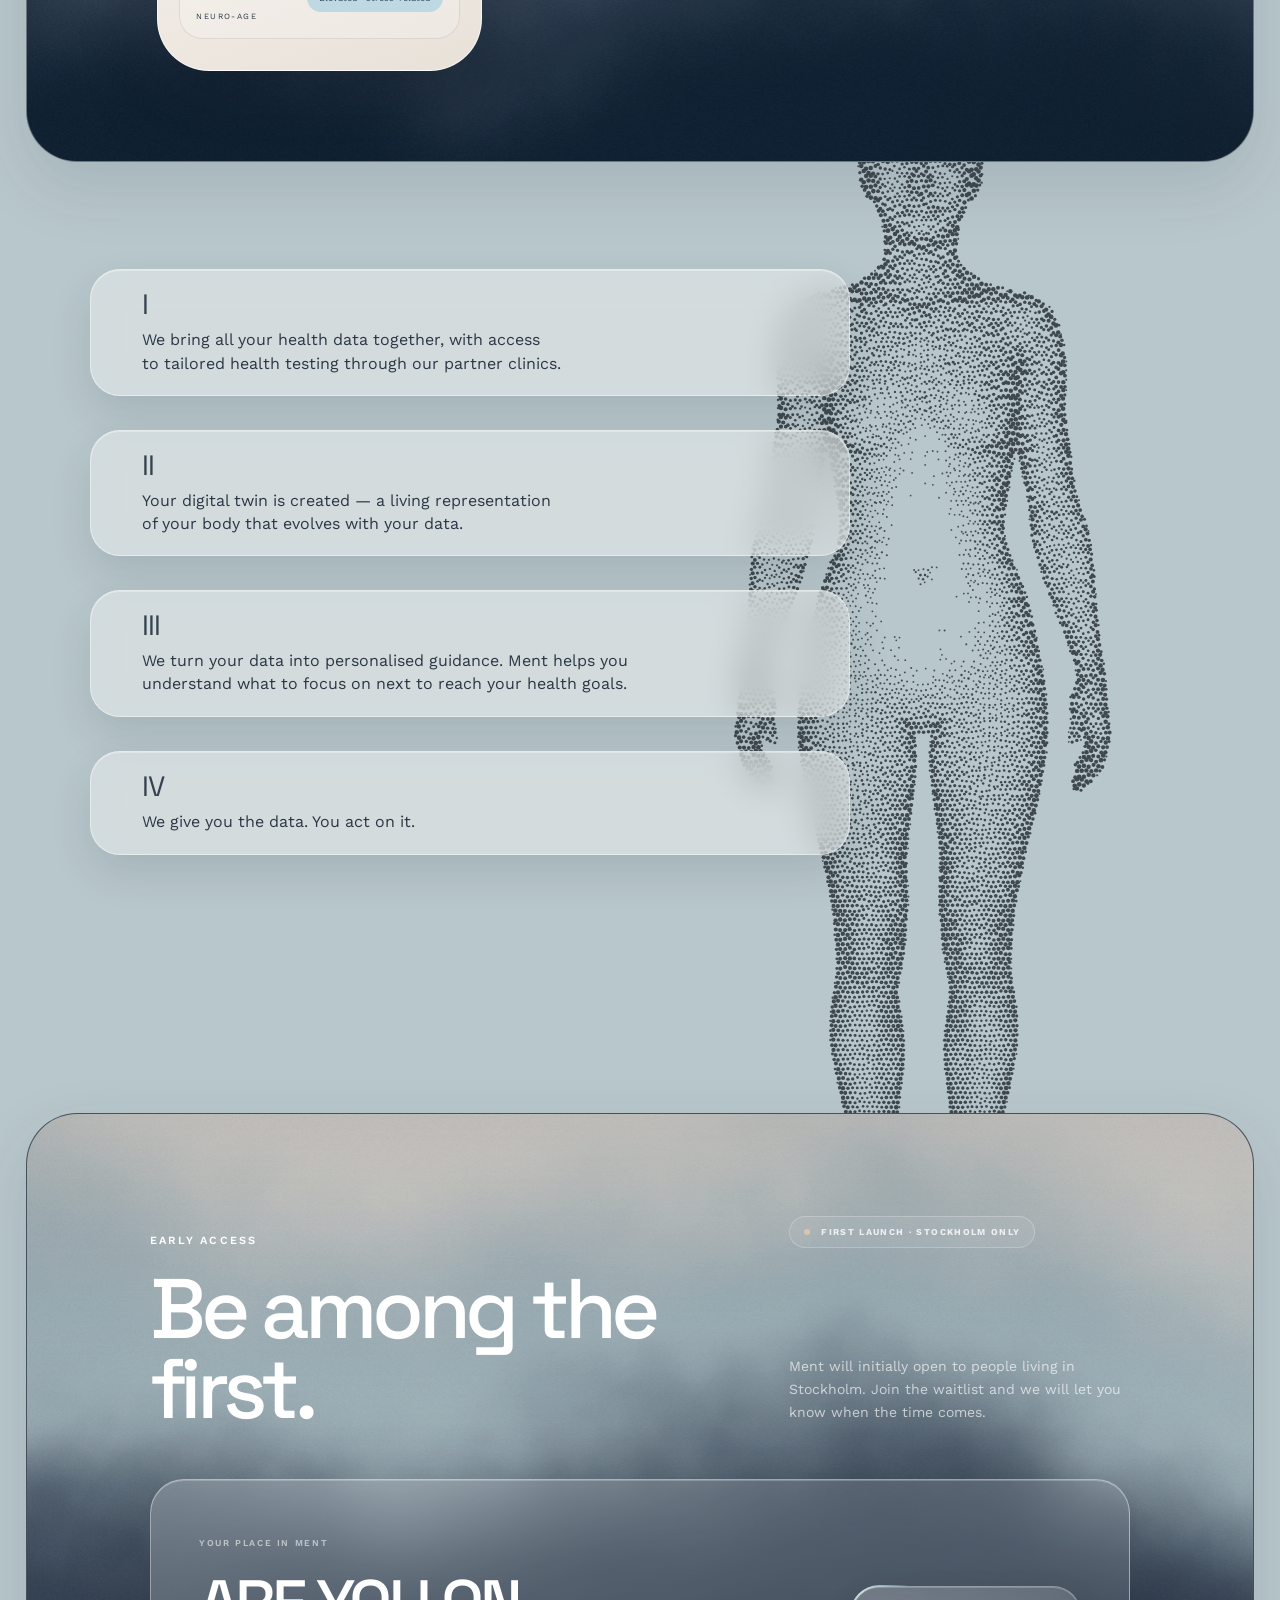
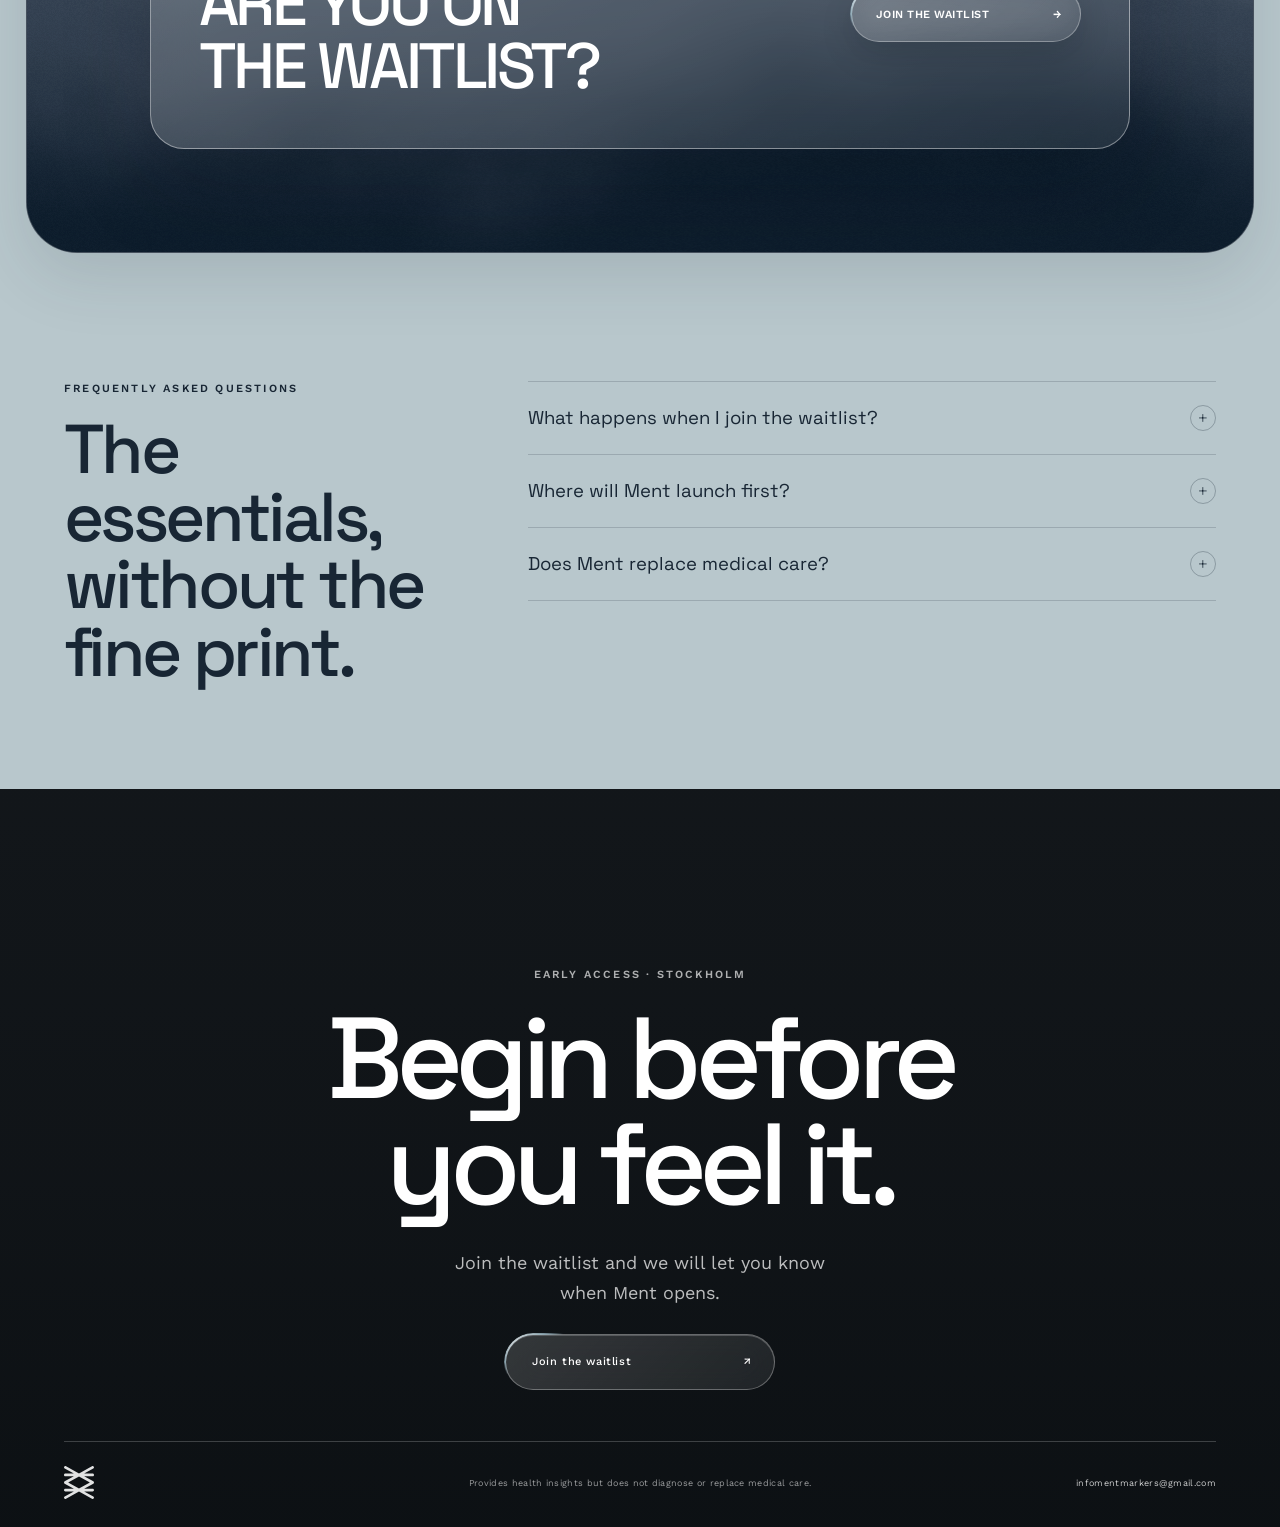
==== commit c8fb9c51: "Fix waitlist verification and drawer layout" ====
--- a/index.html
+++ b/index.html
@@ -11,7 +11,7 @@
   <link rel="preconnect" href="https://fonts.gstatic.com" crossorigin>
   <link href="https://fonts.googleapis.com/css2?family=Space+Grotesk:wght@400;500;600&family=Work+Sans:wght@300;400;500;600&display=swap" rel="stylesheet">
   <link rel="stylesheet" href="style.css">
-  <link rel="stylesheet" href="landing.css">
+  <link rel="stylesheet" href="landing.css?v=20260831-1">
   <meta property="og:title" content="Ment — Hur du åldras är inte förutbestämt">
   <meta property="og:description" content="Longevity intelligence byggd för kvinnokroppen.">
   <meta property="og:type" content="website">
@@ -116,10 +116,10 @@
     <article class="membership-entry-card">
       <div class="membership-entry-card__copy">
         <span data-i18n="membership.entry.eyebrow">DIN PLATS I MENT</span>
-        <h3><span data-i18n="membership.entry.title1">ARE YOU ON</span><span data-i18n="membership.entry.title2">THE WAITLIST?</span></h3>
+        <h3><span data-i18n="membership.entry.title1">ÄR DU REDAN PÅ</span><span data-i18n="membership.entry.title2">VÄNTELISTAN?</span></h3>
       </div>
       <button class="membership-entry-card__button" type="button" data-membership-open aria-controls="membership-drawer" aria-expanded="false">
-        <span data-i18n="membership.entry.cta">JOIN THE WAITLIST</span><span aria-hidden="true">→</span>
+        <span data-i18n="membership.entry.cta">GÅ MED I VÄNTELISTAN</span><span aria-hidden="true">→</span>
       </button>
     </article>
   </section>
@@ -193,7 +193,7 @@
 <script src="main.js"></script>
 <script src="avatar.js"></script>
 <script src="membership-waves.js"></script>
-<script src="membership-drawer.js"></script>
+<script src="membership-drawer.js?v=20260831-1"></script>
 <script src="https://challenges.cloudflare.com/turnstile/v0/api.js?onload=mentWaitlistTurnstileReady&amp;render=explicit" async defer></script>
 </body>
 </html>
--- a/landing.css
+++ b/landing.css
@@ -440,8 +440,8 @@
 .membership-drawer__header h2 { grid-column: 2; text-align: center; font-size: 22px; font-weight: 500; letter-spacing: -.025em; }
 .membership-drawer__close { grid-column: 1; grid-row: 1; width: 46px; height: 46px; display: grid; place-items: center; border: 0; border-radius: 16px; color: var(--ment-ink); background: rgba(24,38,52,.055); font-size: 22px; cursor: pointer; transition: background .2s ease; }
 .membership-drawer__close:hover { background: rgba(24,38,52,.1); }
-.membership-drawer__body { height: calc(100% - 112px); overflow-y: auto; display: grid; gap: 14px; padding: 24px 30px 40px; }
-.membership-drawer__location { display: inline-flex; align-items: center; gap: 10px; justify-self: start; padding: 9px 12px; border: 1px solid rgba(24,38,52,.14); border-radius: 999px; color: rgba(24,38,52,.64); font-size: 8px; letter-spacing: .14em; }
+.membership-drawer__body { height: calc(100% - 112px); overflow-y: auto; display: grid; grid-auto-rows: max-content; align-content: start; gap: 14px; padding: 24px 30px 40px; }
+.membership-drawer__location { width: fit-content; height: auto; min-height: 0; display: inline-flex; align-items: center; align-self: start; gap: 10px; justify-self: start; padding: 9px 12px; border: 1px solid rgba(24,38,52,.14); border-radius: 999px; color: rgba(24,38,52,.64); font-size: 8px; letter-spacing: .14em; }
 .membership-drawer__location > span { width: 6px; height: 6px; border-radius: 50%; background: #9b8067; box-shadow: 0 0 12px rgba(155,128,103,.36); }
 .membership-choice { padding: 27px; border: 1px solid rgba(24,38,52,.12); border-radius: 28px; }
 .membership-choice--waitlist { background: rgba(255,255,255,.5); }
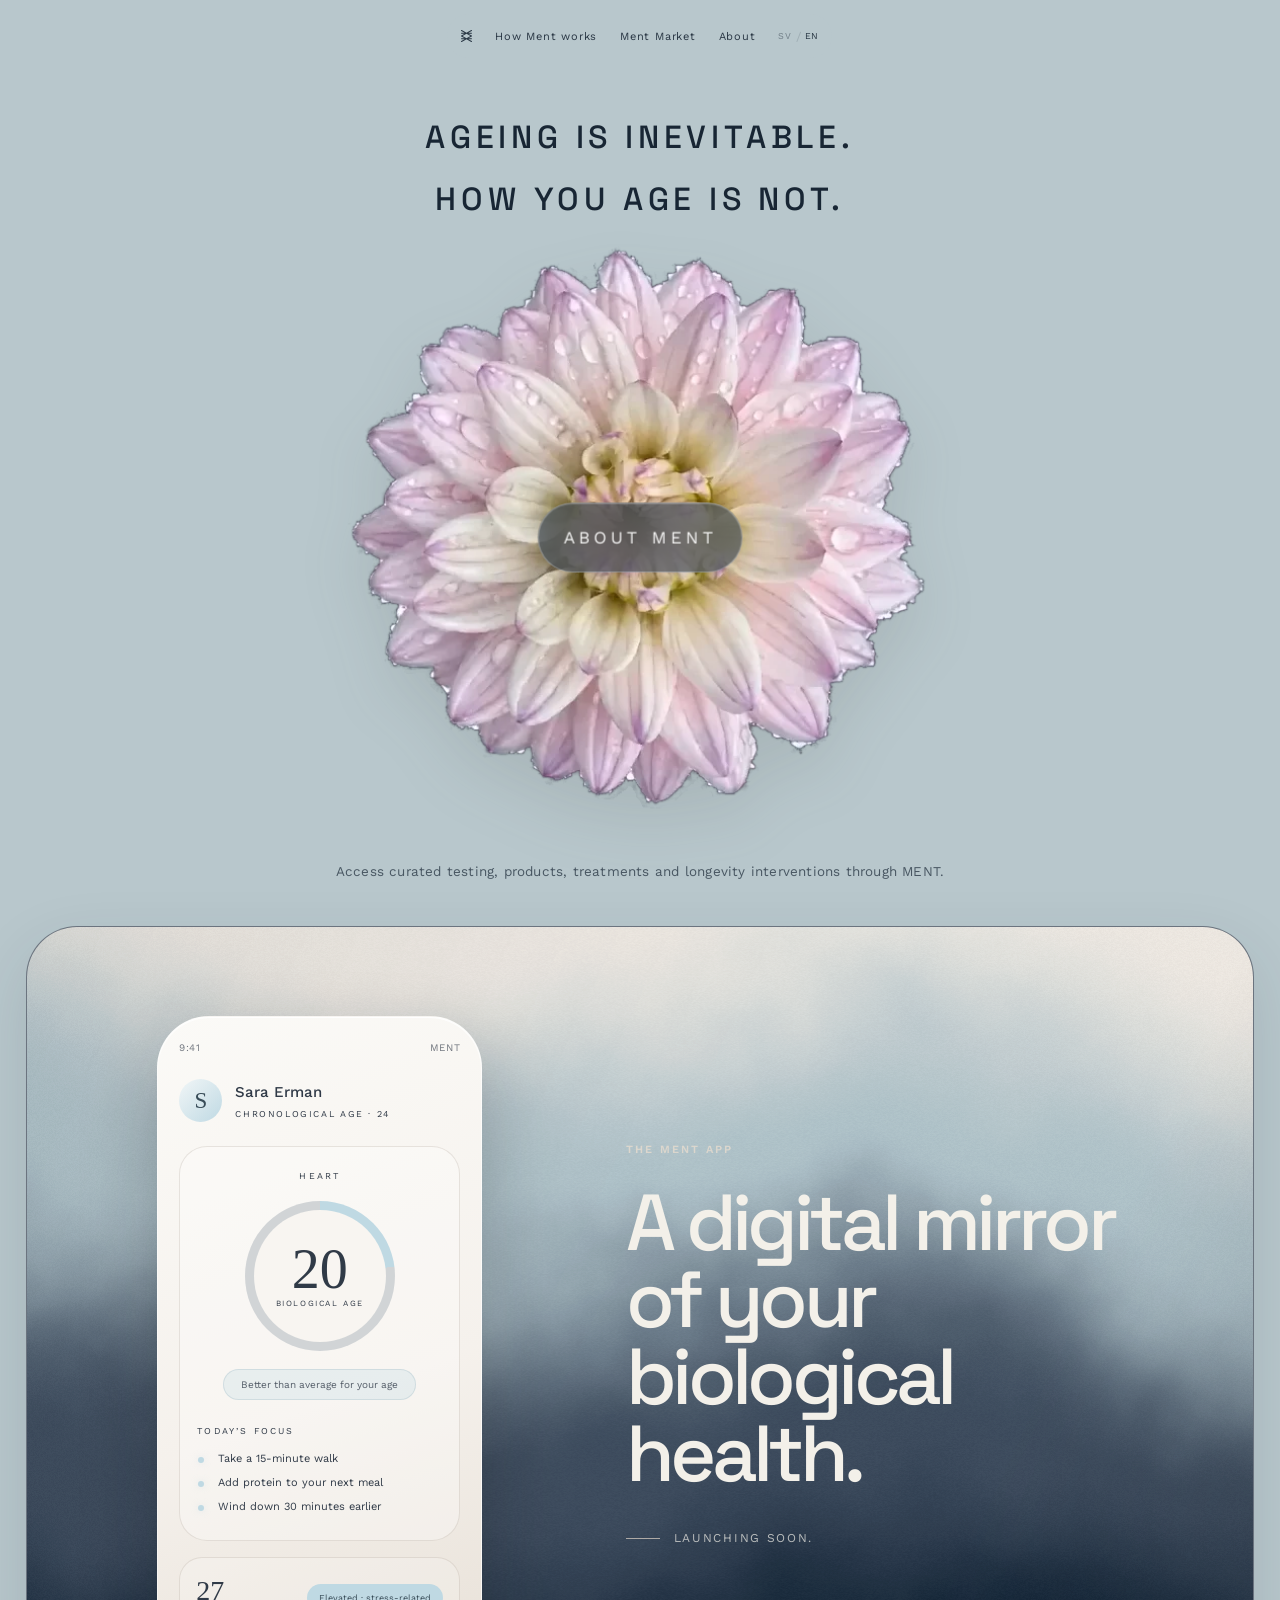
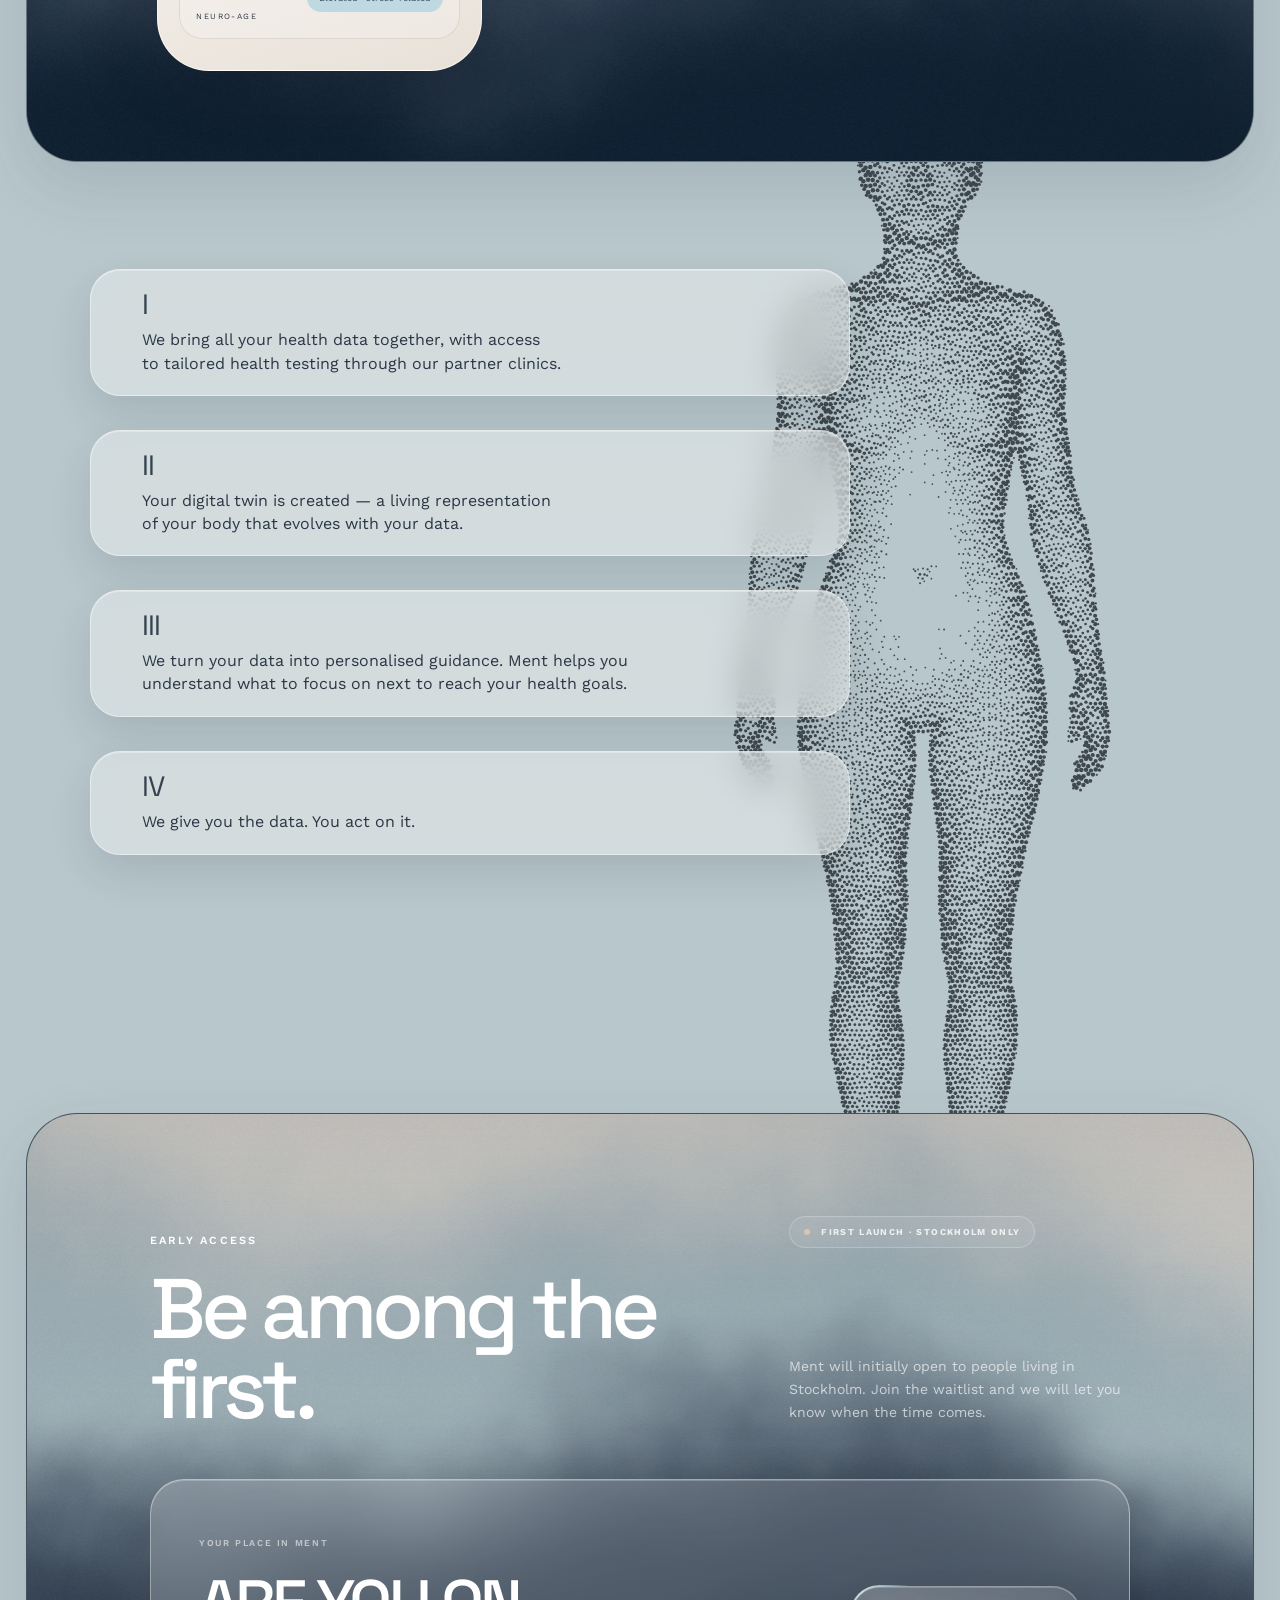
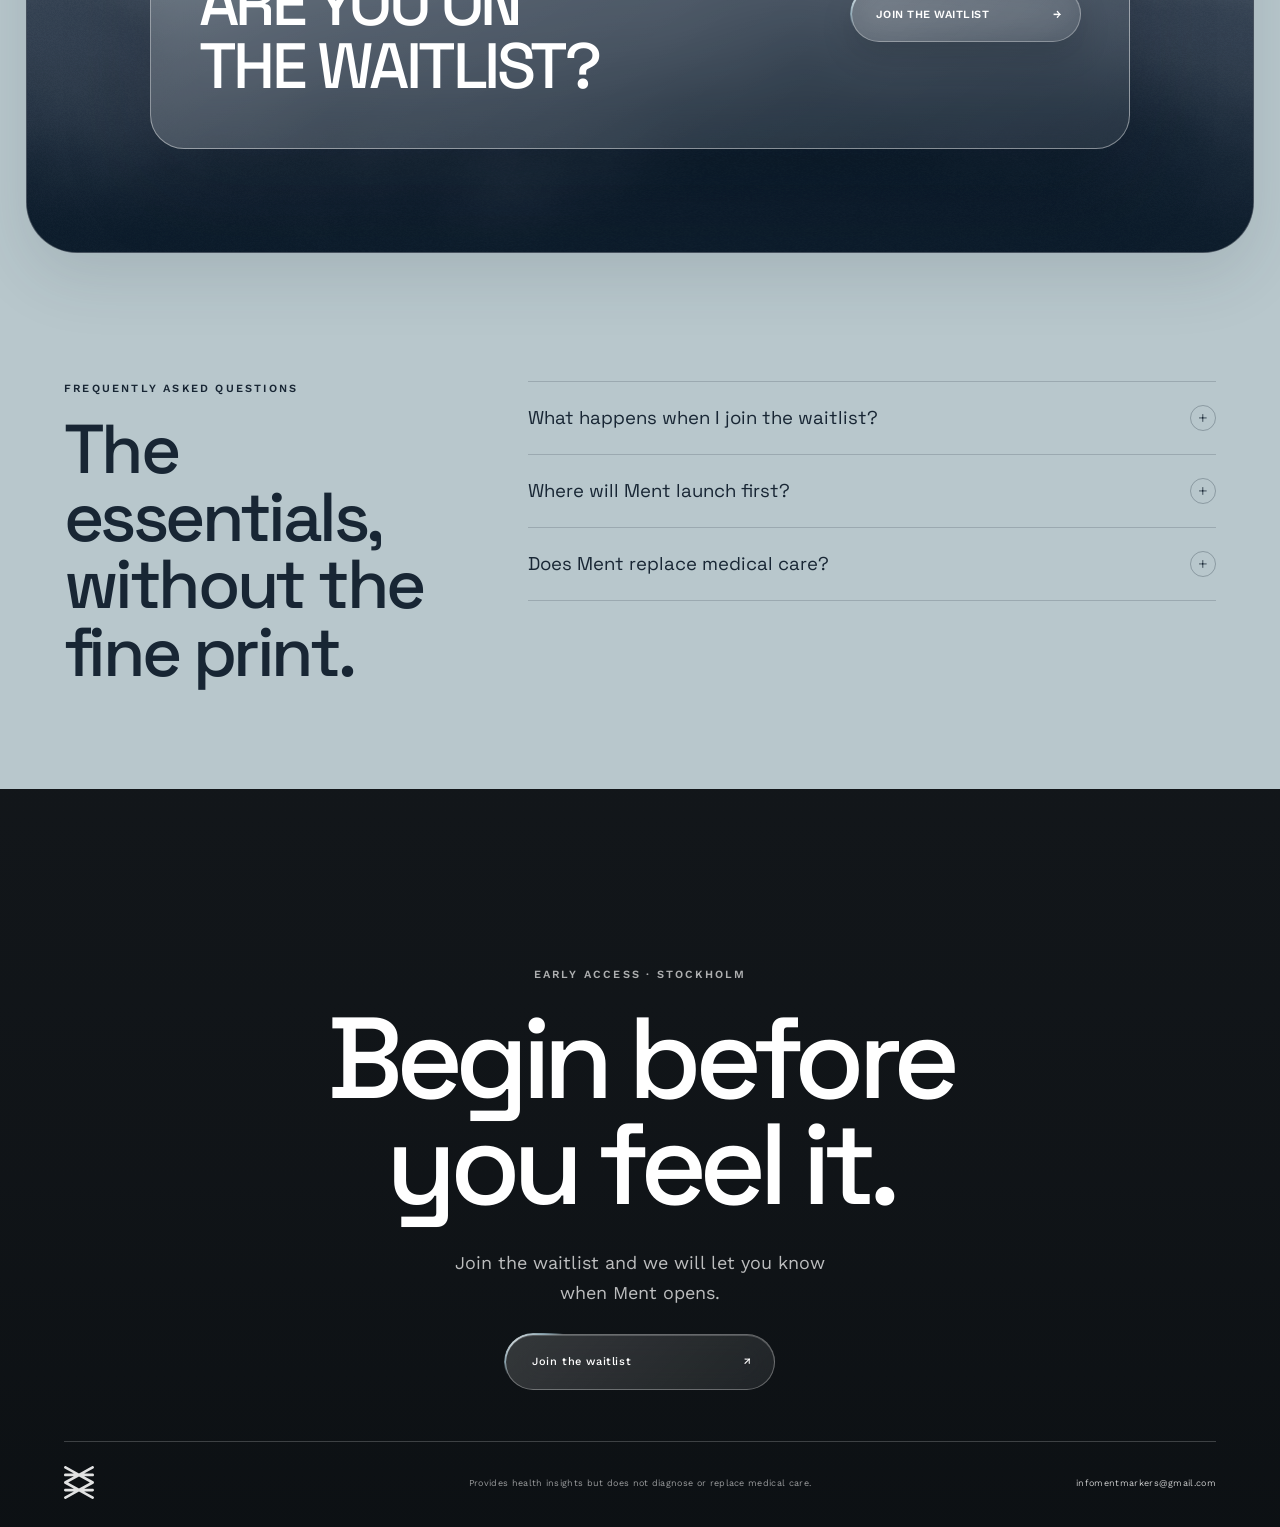
==== commit 50994bd2: "Make Turnstile verification ready before submit" ====
--- a/index.html
+++ b/index.html
@@ -11,7 +11,7 @@
   <link rel="preconnect" href="https://fonts.gstatic.com" crossorigin>
   <link href="https://fonts.googleapis.com/css2?family=Space+Grotesk:wght@400;500;600&family=Work+Sans:wght@300;400;500;600&display=swap" rel="stylesheet">
   <link rel="stylesheet" href="style.css">
-  <link rel="stylesheet" href="landing.css?v=20260831-1">
+  <link rel="stylesheet" href="landing.css?v=20260831-2">
   <meta property="og:title" content="Ment — Hur du åldras är inte förutbestämt">
   <meta property="og:description" content="Longevity intelligence byggd för kvinnokroppen.">
   <meta property="og:type" content="website">
@@ -193,7 +193,7 @@
 <script src="main.js"></script>
 <script src="avatar.js"></script>
 <script src="membership-waves.js"></script>
-<script src="membership-drawer.js?v=20260831-1"></script>
+<script src="membership-drawer.js?v=20260831-2"></script>
 <script src="https://challenges.cloudflare.com/turnstile/v0/api.js?onload=mentWaitlistTurnstileReady&amp;render=explicit" async defer></script>
 </body>
 </html>
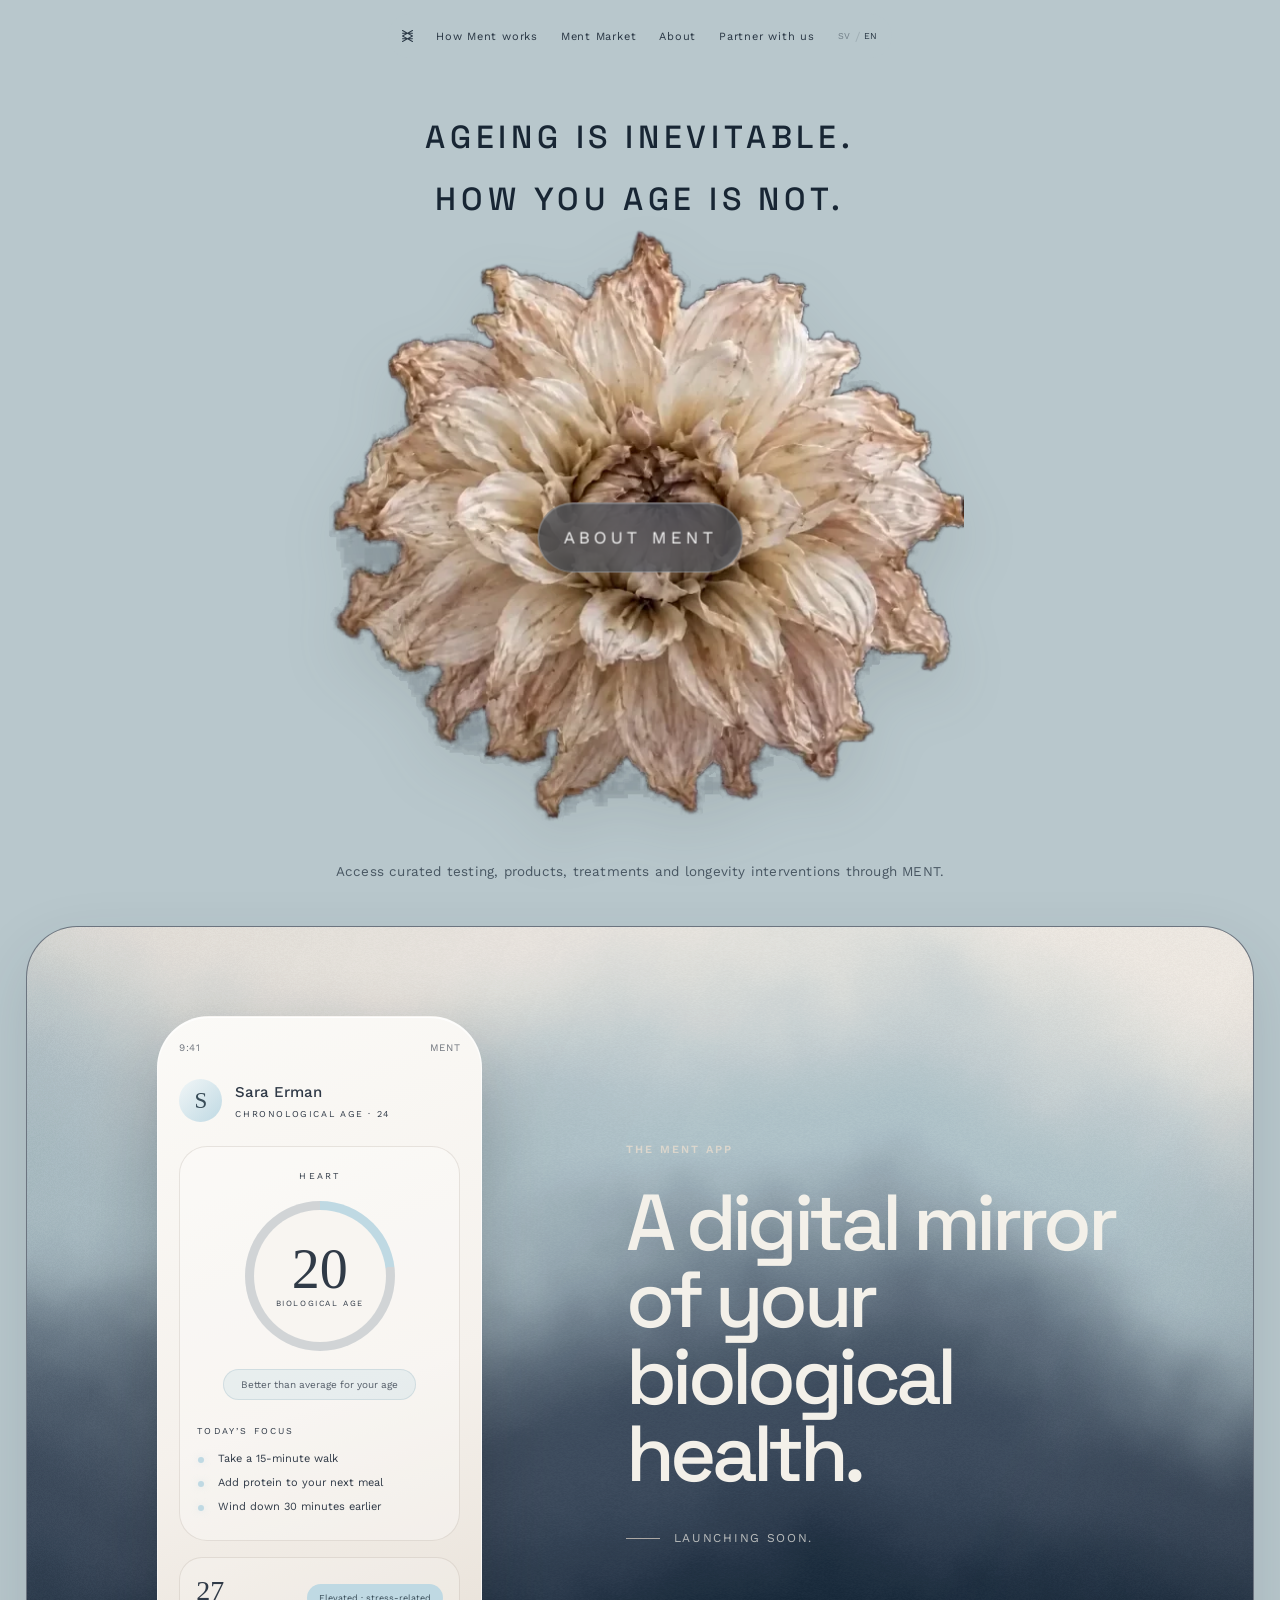
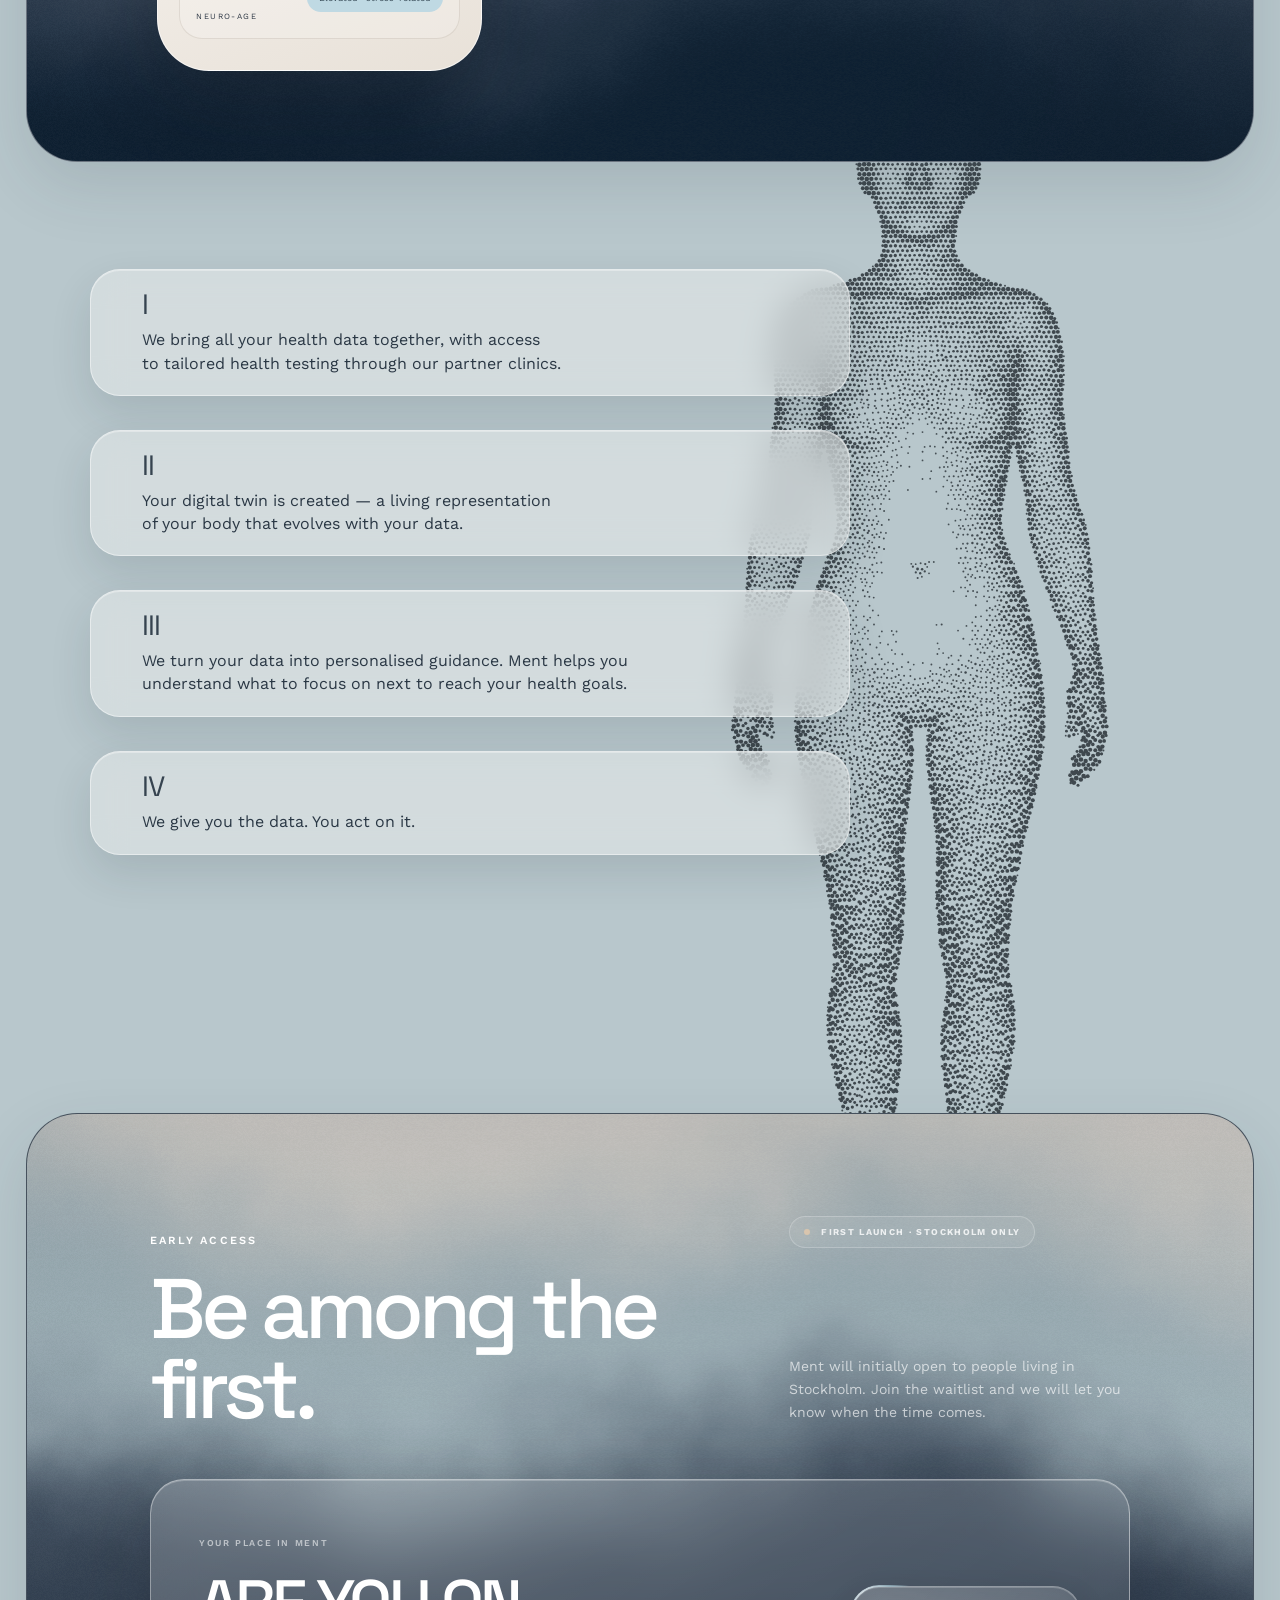
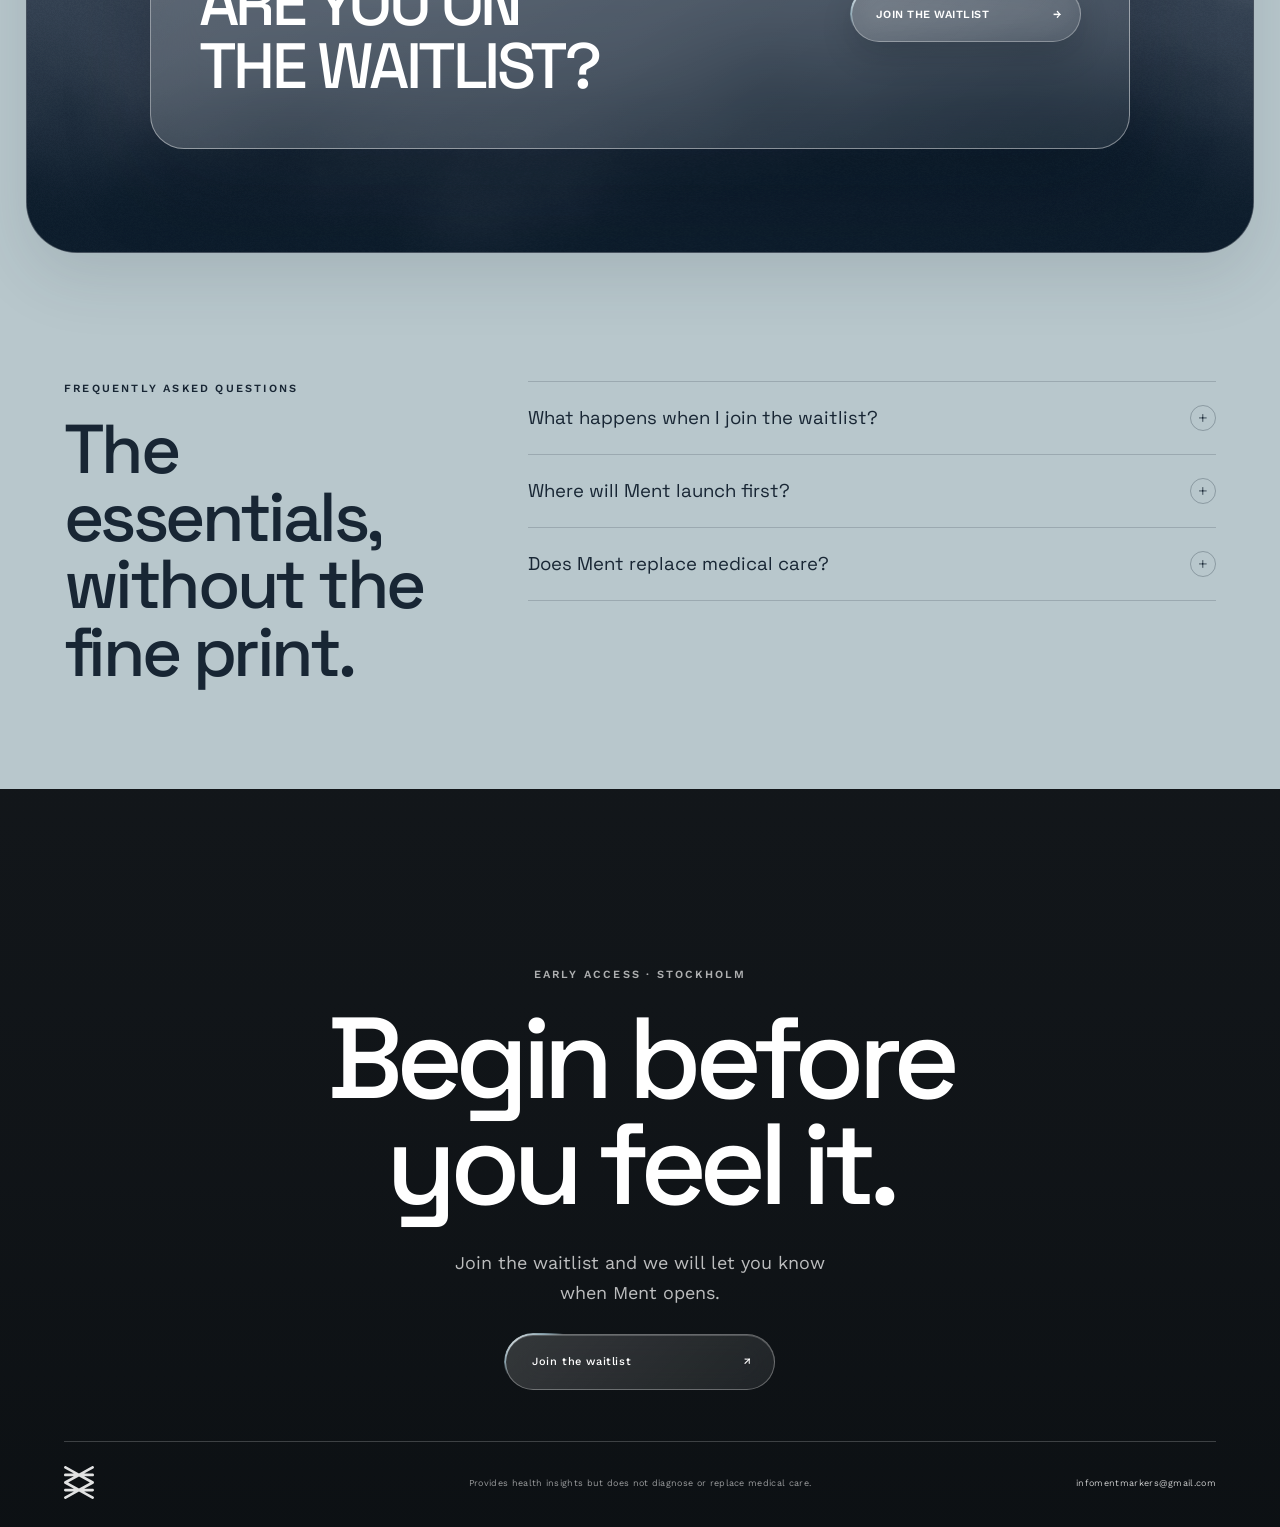
==== commit 1ca986fe: "Add partner contact page" ====
--- a/index.html
+++ b/index.html
@@ -30,6 +30,7 @@
       <a href="#sa-funkar-det" data-i18n="nav.how">Så funkar Ment</a>
       <a href="ment-market.html" data-i18n="nav.market">Ment Market</a>
       <a href="om-oss.html" data-i18n="nav.about">Om oss</a>
+      <a href="partner.html" data-i18n="nav.partner">Samarbeta</a>
     </nav>
     <div class="ment-header__actions">
       <span class="lang-switch" role="group" aria-label="Språk" data-i18n-aria-label="lang.label">
@@ -116,7 +117,7 @@
     <article class="membership-entry-card">
       <div class="membership-entry-card__copy">
         <span data-i18n="membership.entry.eyebrow">DIN PLATS I MENT</span>
-        <h3><span data-i18n="membership.entry.title1">ÄR DU REDAN PÅ</span><span data-i18n="membership.entry.title2">VÄNTELISTAN?</span></h3>
+        <h3><span data-i18n="membership.entry.title1">ÄR DU PÅ</span><span data-i18n="membership.entry.title2">VÄNTELISTAN?</span></h3>
       </div>
       <button class="membership-entry-card__button" type="button" data-membership-open aria-controls="membership-drawer" aria-expanded="false">
         <span data-i18n="membership.entry.cta">GÅ MED I VÄNTELISTAN</span><span aria-hidden="true">→</span>
